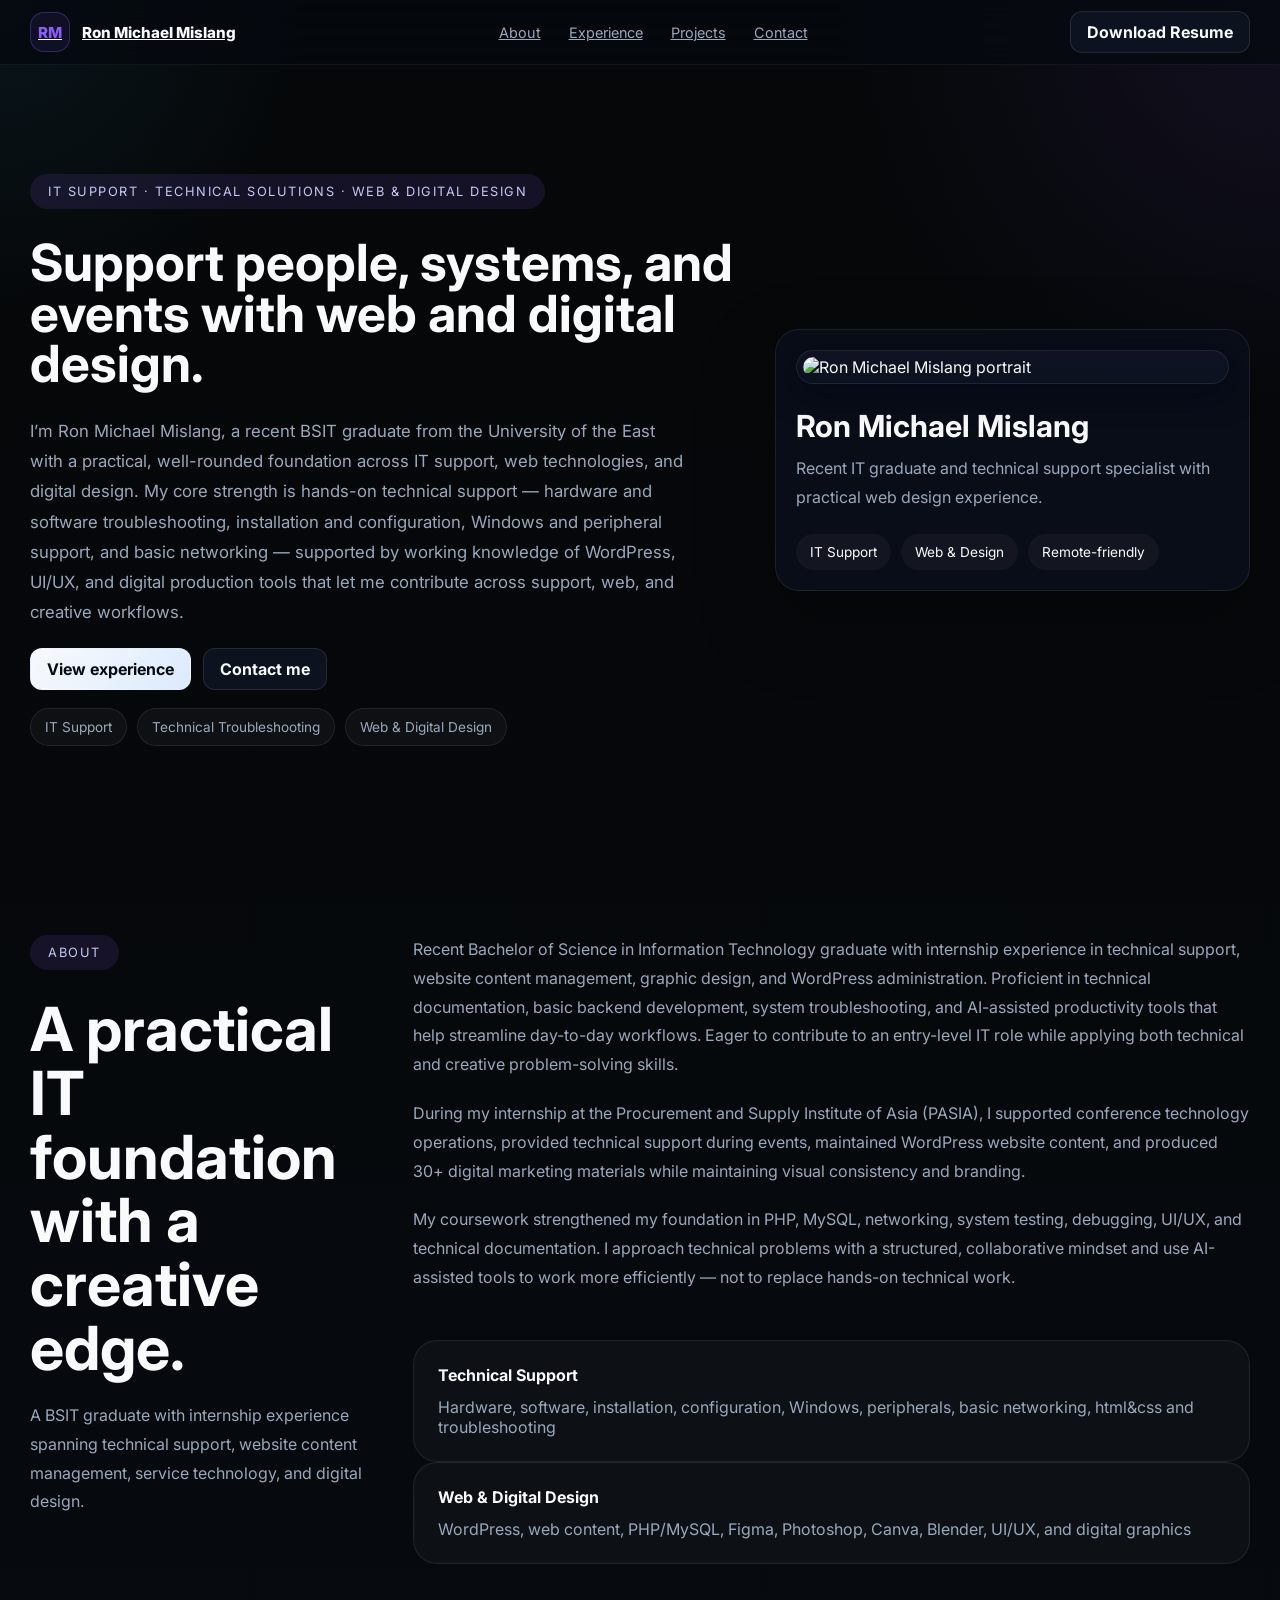
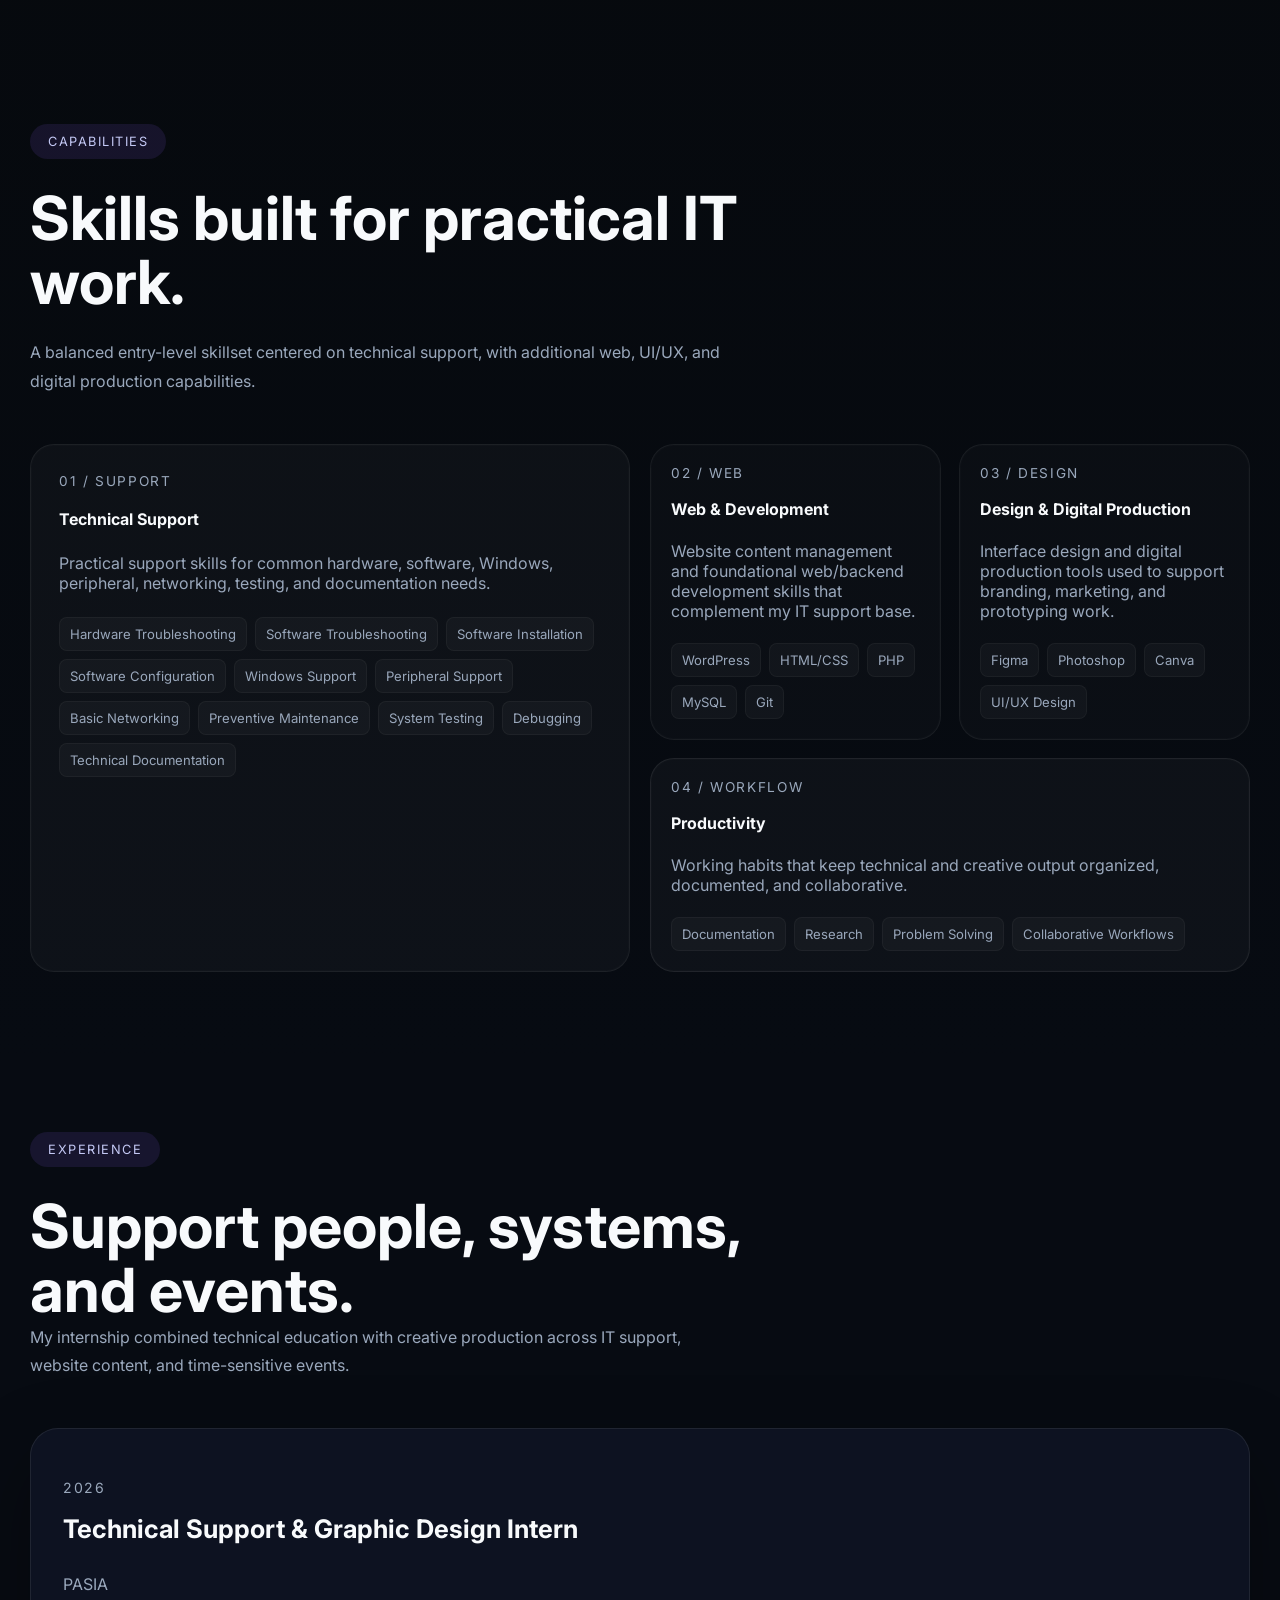
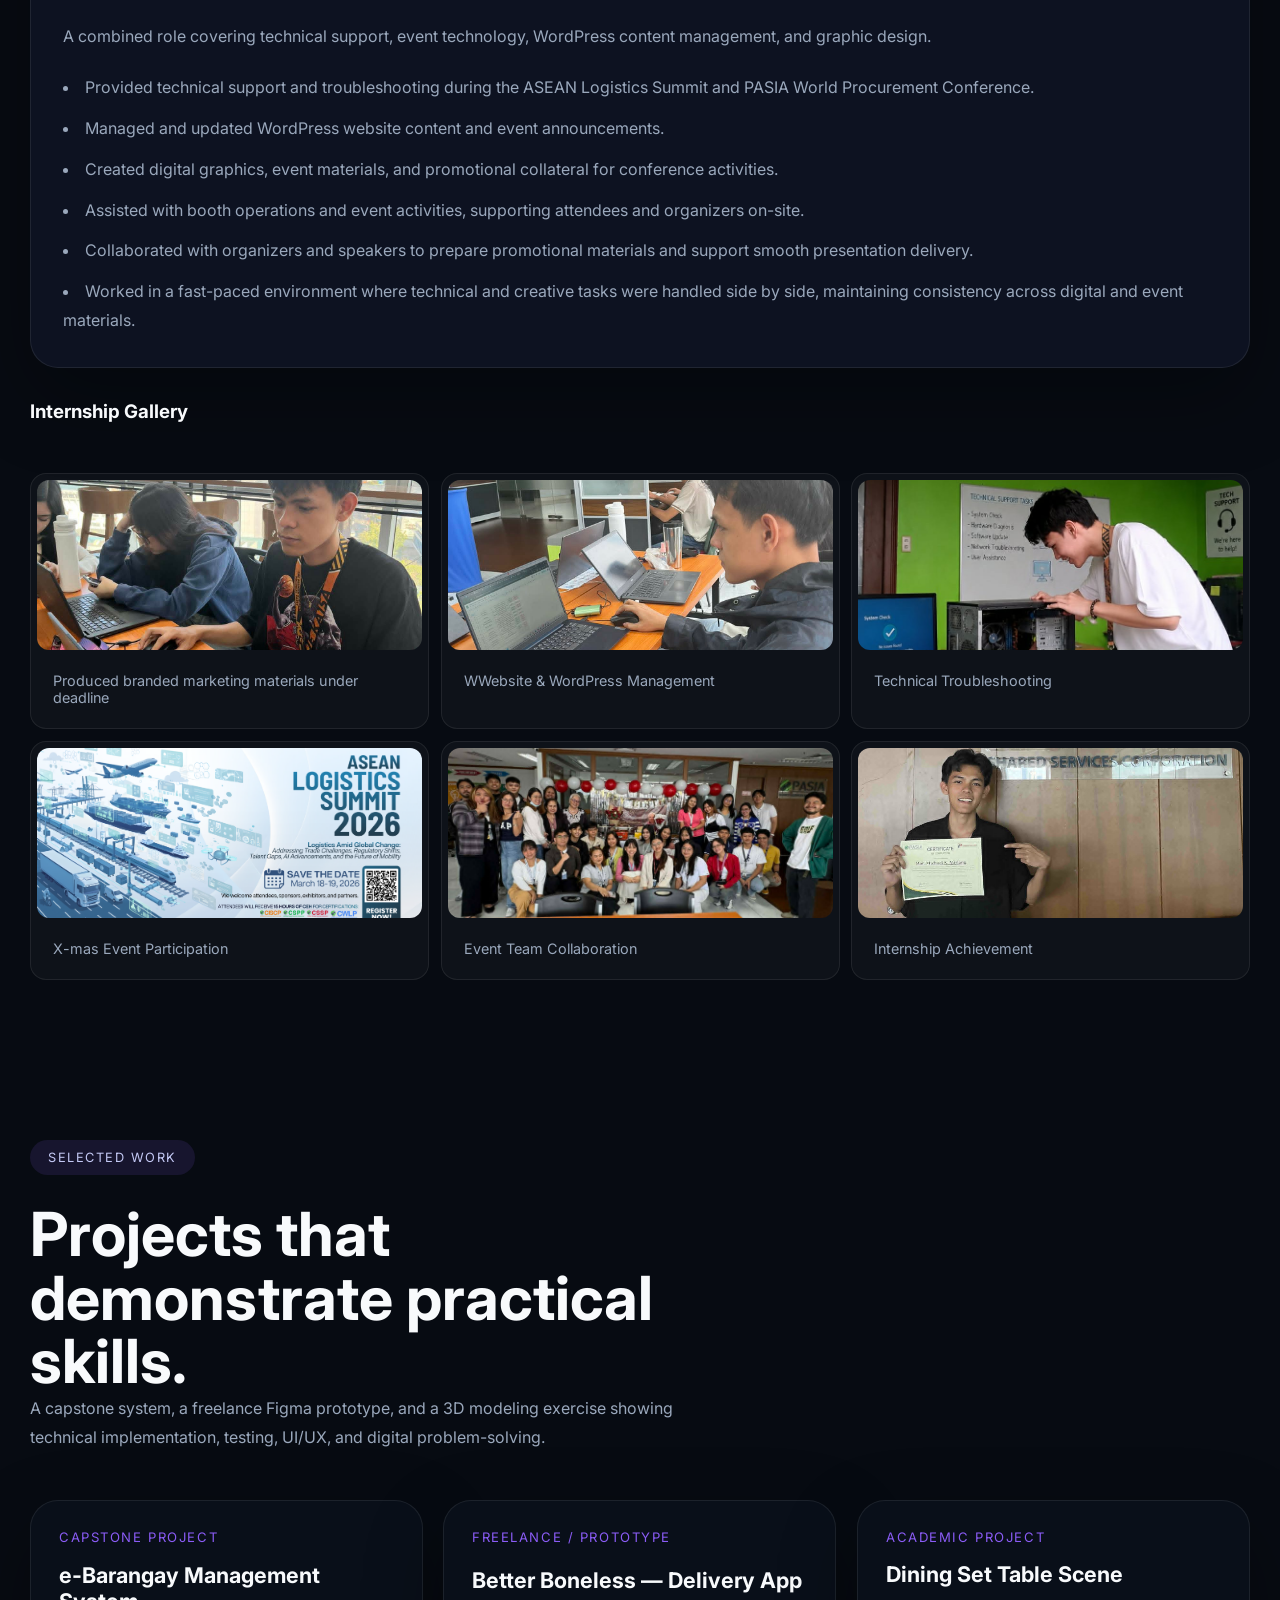
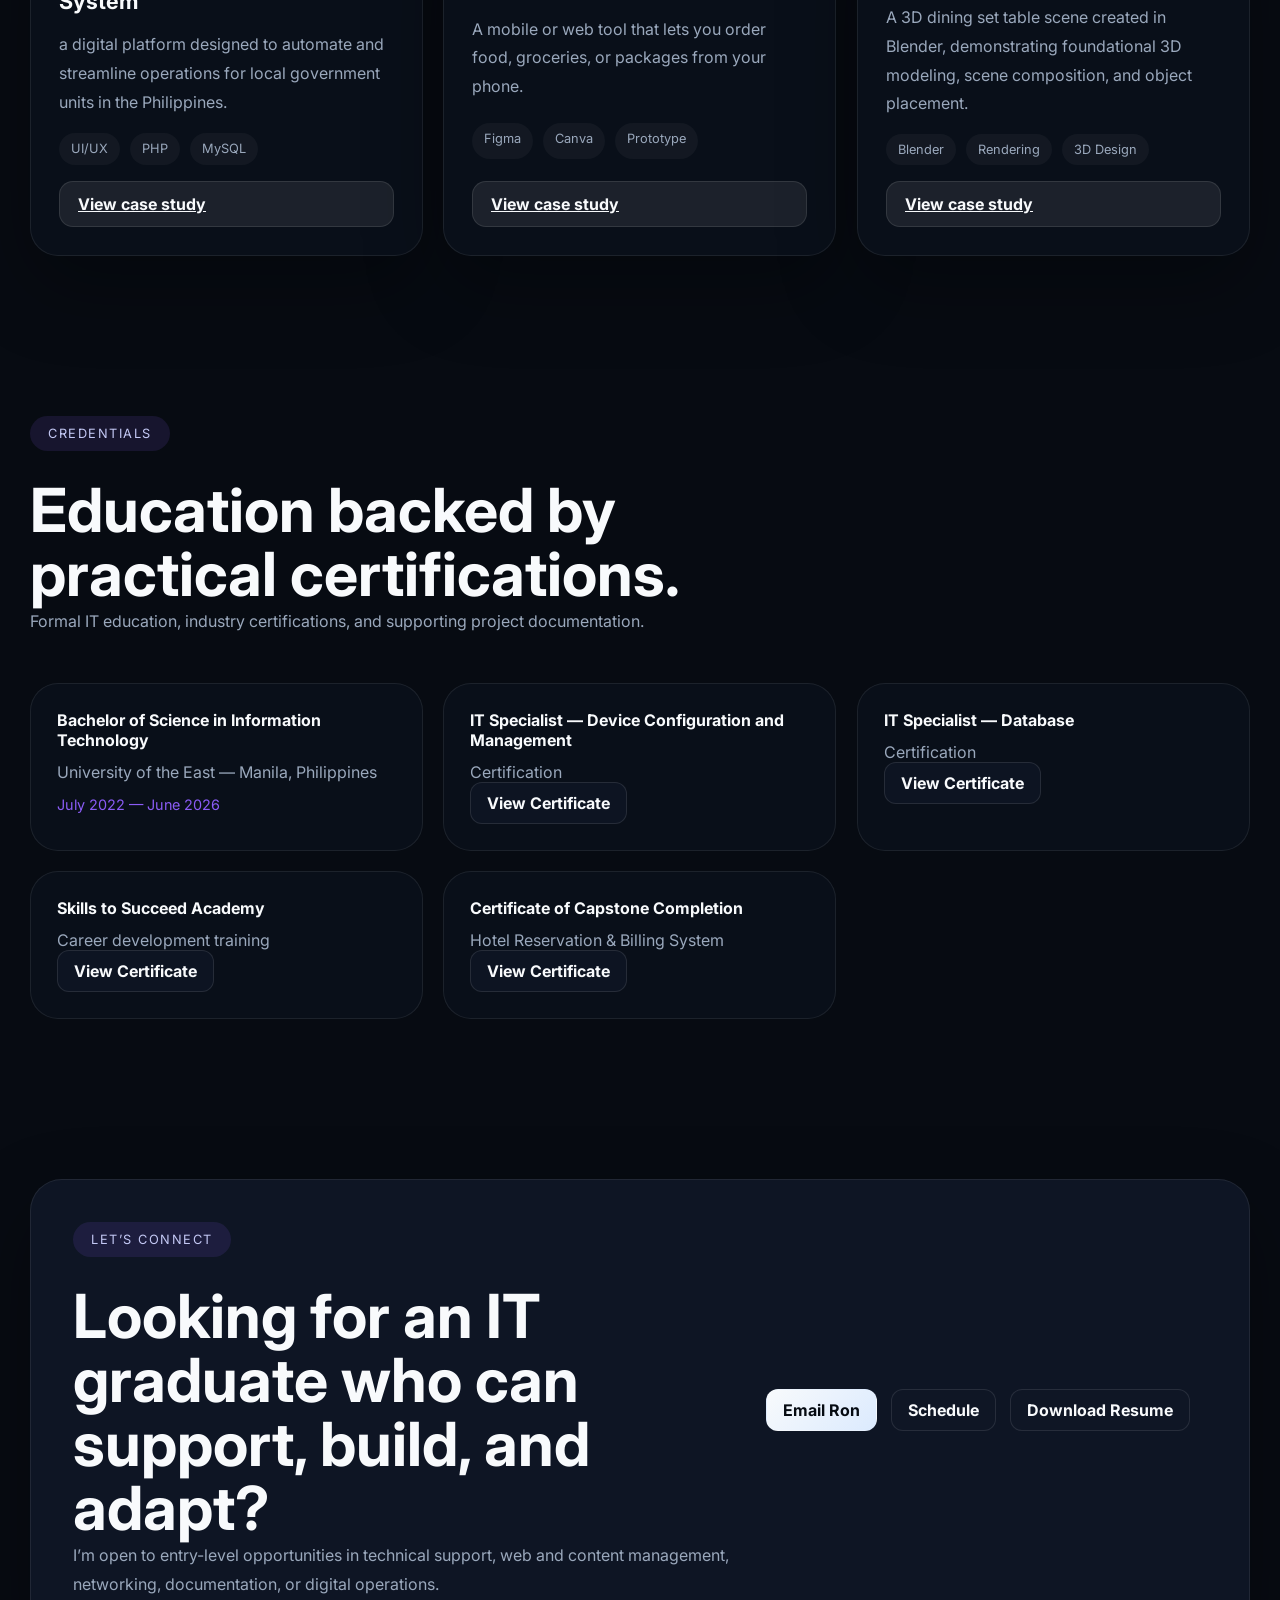
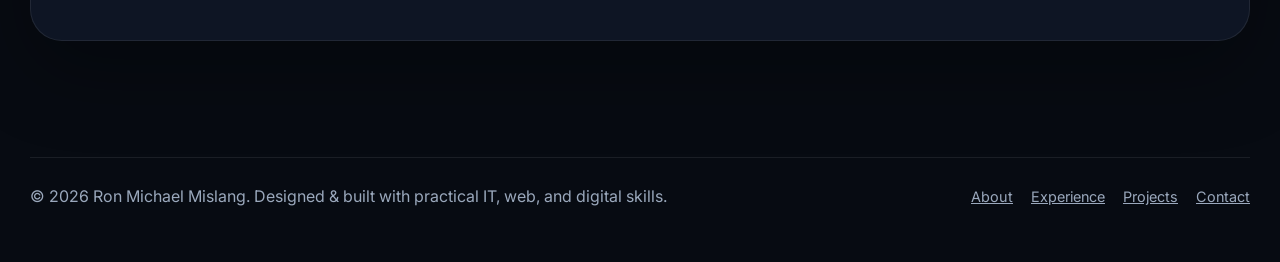
==== index.html @ d0c019d4 "Update index.html" ====
<!doctype html>
<html lang="en">
<head>
  <meta charset="utf-8" />
  <meta name="viewport" content="width=device-width, initial-scale=1" />
  <title>Ron Michael Mislang — Portfolio</title>
  <meta name="description" content="Ron Michael Mislang — IT support, web and digital design portfolio." />
  <link rel="stylesheet" href="./styles.css" type="text/css" />
  <link href="https://fonts.googleapis.com/css2?family=Inter:wght@300;400;500;600;700&display=swap" rel="stylesheet" />
</head>
<body>
  <header class="nav">
    <div class="container nav-inner">
      <a class="brand" href="#home">
        <span class="logo-mark">RM</span>
        <span>Ron Michael Mislang</span>
      </a>
      <nav class="nav-links" aria-label="Primary navigation">
        <a href="#about">About</a>
        <a href="#experience">Experience</a>
        <a href="#projects">Projects</a>
        <a href="#contact">Contact</a>
      </nav>
      <a class="button button-secondary" href="#contact">Download Resume</a>
      <button class="menu-button" type="button" aria-label="Open menu">☰</button>
    </div>
  </header>

  <main>
    <section id="home" class="hero section">
      <div class="container hero-grid">
        <div class="hero-copy">
          <p class="eyebrow">IT Support · Technical Solutions · Web & Digital Design</p>
          <h1>Support people, systems, and events with web and digital design.</h1>
          <p class="hero-description">I’m Ron Michael Mislang, a recent BSIT graduate from the University of the East with a practical, well-rounded foundation across IT support, web technologies, and digital design. My core strength is hands-on technical support — hardware and software troubleshooting, installation and configuration, Windows and peripheral support, and basic networking — supported by working knowledge of WordPress, UI/UX, and digital production tools that let me contribute across support, web, and creative workflows.</p>
          <div class="hero-actions">
            <a class="button button-primary" href="#projects">View experience</a>
            <a class="button button-secondary" href="#contact">Contact me</a>
          </div>
          <div class="hero-tags">
            <span>IT Support</span>
            <span>Technical Troubleshooting</span>
            <span>Web & Digital Design</span>
          </div>
        </div>

        <div class="hero-profile">
          <div class="profile-card">
            <div class="profile-image-wrapper">
              <img src="gradpic.jpg" alt="Ron Michael Mislang portrait" />
            </div>
            <div class="profile-copy">
              <h2>Ron Michael Mislang</h2>
              <p>Recent IT graduate and technical support specialist with practical web design experience.</p>
              <div class="profile-meta">
                <span>IT Support</span>
                <span>Web & Design</span>
                <span>Remote-friendly</span>
              </div>
            </div>
          </div>
        </div>
      </div>
    </section>

    
    <section id="about" class="section about-section">
      <div class="container about-layout">
        <div class="about-left">
          <span class="eyebrow">About</span>
          <h2 class="section-title">A practical IT foundation with a creative edge.</h2>
          <br>
          <p class="section-description">A BSIT graduate with internship experience spanning technical support, website content management, service technology, and digital design.</p>
        </div>

        <div class="about-right">
          <div class="about-copy">
            <p>Recent Bachelor of Science in Information Technology graduate with internship experience in technical support, website content management, graphic design, and WordPress administration. Proficient in technical documentation, basic backend development, system troubleshooting, and AI-assisted productivity tools that help streamline day-to-day workflows. Eager to contribute to an entry-level IT role while applying both technical and creative problem-solving skills.</p>
            <p>During my internship at the Procurement and Supply Institute of Asia (PASIA), I supported conference technology operations, provided technical support during events, maintained WordPress website content, and produced 30+ digital marketing materials while maintaining visual consistency and branding.</p>
            <p>My coursework strengthened my foundation in PHP, MySQL, networking, system testing, debugging, UI/UX, and technical documentation. I approach technical problems with a structured, collaborative mindset and use AI-assisted tools to work more efficiently — not to replace hands-on technical work.</p>
            <div class="support-list">
             
            </div>
          </div>

          <div class="about-highlights">
            <div class="highlight-card">
              <strong>Technical Support</strong>
              <p>Hardware, software, installation, configuration, Windows, peripherals, basic networking, html&css and troubleshooting</p>
            </div>
            <div class="highlight-card">
              <strong>Web & Digital Design</strong>
              <p>WordPress, web content, PHP/MySQL, Figma, Photoshop, Canva, Blender, UI/UX, and digital graphics</p>
            </div>
        
          </div>
        </div>
      </div>
    </section>

    <section id="capabilities" class="section capabilities-section">
      <div class="container">
        <div class="section-heading">
          <div>
            <span class="eyebrow">Capabilities</span>
            <h2 class="section-title">Skills built for practical IT work.</h2>
          </div>
          <p class="section-description">A balanced entry-level skillset centered on technical support, with additional web, UI/UX, and digital production capabilities.</p>
        </div>


        <div class="capabilities-grid">
          <div class="cap-large highlight-card">
            <div class="cap-number">01 / Support</div>
            <strong>Technical Support</strong>
            <p>Practical support skills for common hardware, software, Windows, peripheral, networking, testing, and documentation needs.</p>
            <div class="skill-tags">
              <span>Hardware Troubleshooting</span>
              <span>Software Troubleshooting</span>
              <span>Software Installation</span>
              <span>Software Configuration</span>
              <span>Windows Support</span>
              <span>Peripheral Support</span>
              <span>Basic Networking</span>
              <span>Preventive Maintenance</span>
              <span>System Testing</span>
              <span>Debugging</span>
              <span>Technical Documentation</span>
            </div>
          </div>

          <div class="cap-right">
            <div class="cap-row">
              <div class="highlight-card">
                <div class="cap-number">02 / Web</div>
                <strong>Web & Development</strong>
                <p>Website content management and foundational web/backend development skills that complement my IT support base.</p>
                <div class="skill-tags"><span>WordPress</span><span>HTML/CSS</span><span>PHP</span><span>MySQL</span><span>Git</span></div>
              </div>
              <div class="highlight-card">
                <div class="cap-number">03 / Design</div>
                <strong>Design & Digital Production</strong>
                <p>Interface design and digital production tools used to support branding, marketing, and prototyping work.</p>
                <div class="skill-tags"><span>Figma</span><span>Photoshop</span><span>Canva</span><span>UI/UX Design</span></div>
              </div>
            </div>

            <div class="highlight-card">
              <div class="cap-number">04 / Workflow</div>
              <strong>Productivity</strong>
              <p>Working habits that keep technical and creative output organized, documented, and collaborative.</p>
              <div class="skill-tags"><span>Documentation</span><span>Research</span><span>Problem Solving</span><span>Collaborative Workflows</span></div>
            </div>
          </div>
        </div>
      </div>
    </section>

    <section id="experience" class="section experience-section">
      <div class="container section-heading">
        <div>
          <span class="eyebrow">Experience</span>
          <h2 class="section-title">Support people, systems, and events.</h2>
          <p class="section-description">My internship combined technical education with creative production across IT support, website content, and time-sensitive events.</p>
        </div>
      </div>
      <div class="container experience-grid">
        <div class="experience-card">
          <div class="experience-meta">
            <p class="date">2026</p>
            <h3>Technical Support & Graphic Design Intern</h3>
            <p>PASIA</p>
          </div>
          <div class="experience-content">
            <p>A combined role covering technical support, event technology, WordPress content management, and graphic design.</p>
            <ul>
              <li>Provided technical support and troubleshooting during the ASEAN Logistics Summit and PASIA World Procurement Conference.</li>
              <li>Managed and updated WordPress website content and event announcements.</li>
              <li>Created digital graphics, event materials, and promotional collateral for conference activities.</li>
              <li>Assisted with booth operations and event activities, supporting attendees and organizers on-site.</li>
              <li>Collaborated with organizers and speakers to prepare promotional materials and support smooth presentation delivery.</li>
              <li>Worked in a fast-paced environment where technical and creative tasks were handled side by side, maintaining consistency across digital and event materials.</li>
            </ul>
            </ul>
            </ul>
          </div>
        </div>

        <h3>Internship Gallery</h3>

        <div class="internship-gallery">
          <figure><img src="coding.jpg" alt="Gallery image 1" /><figcaption>Produced branded marketing materials under deadline</figcaption></figure>
          <figure><img src="coding2.jpg" alt="Gallery image 2" /><figcaption>WWebsite & WordPress Management</figcaption></figure>
          <figure><img src="device.jpg" alt="Gallery image 3" /><figcaption>Technical Troubleshooting</figcaption></figure>
          <figure><img src="event.png" alt="Gallery image 4" /><figcaption>X-mas Event Participation</figcaption></figure>
          <figure><img src="event2.jpg" alt="Gallery image 5" /><figcaption>Event Team Collaboration</figcaption></figure>
          <figure><img src="finish.jpg" alt="Gallery image 6" /><figcaption>Internship Achievement</figcaption></figure>
        </div>
      </div>
    </section>

    <section id="projects" class="section projects-section">
      <div class="container section-heading">
        <div>
          <span class="eyebrow">Selected Work</span>
          <h2 class="section-title">Projects that demonstrate practical skills.</h2>
          <p class="section-description">A capstone system, a freelance Figma prototype, and a 3D modeling exercise showing technical implementation, testing, UI/UX, and digital problem-solving.</p>
        </div>
      </div>
      <div class="container projects-grid">
        <article class="project-card">
          <span class="project-category">Capstone Project</span>
          <h3>e-Barangay Management System</h3>
          <p>a digital platform designed to automate and streamline operations for local government units in the Philippines.</p>
          <div class="project-tags"><span>UI/UX</span><span>PHP</span><span>MySQL</span></div>
          <a class="project-button" href="project-capstone.html?project=barangay">View case study</a>
        </article>
        <article class="project-card">
          <span class="project-category">Freelance / Prototype</span>
          <h3>Better Boneless — Delivery App</h3>
          <p>A mobile or web tool that lets you order food, groceries, or packages from your phone.</p>
          <div class="project-tags"><span>Figma</span><span>Canva</span><span>Prototype</span></div>
          <a class="project-button" href="project-capstone.html?project=delivery">View case study</a>
        </article>
        <article class="project-card">
          <span class="project-category">Academic Project</span>
          <h3>Dining Set Table Scene</h3>
          <p>A 3D dining set table scene created in Blender, demonstrating foundational 3D modeling, scene composition, and object placement.</p>
          <div class="project-tags"><span>Blender</span><span>Rendering</span><span>3D Design</span></div>
          <a class="project-button" href="project-capstone.html?project=blender">View case study</a>
        </article>
      </div>
    </section>

    <section id="certifications" class="section certifications-section">
      <div class="container section-heading">
        <div>
          <span class="eyebrow">Credentials</span>
          <h2 class="section-title">Education backed by practical certifications.</h2>
          <p class="section-description">Formal IT education, industry certifications, and supporting project documentation.</p>
        </div>
      </div>
      <div class="container cert-grid">
        <article class="cert-card">
          <strong>Bachelor of Science in Information Technology</strong>
          <p>University of the East — Manila, Philippines</p>
          <span>July 2022 — June 2026</span>
        </article>
        <article class="cert-card">
          <strong>IT Specialist — Device Configuration and Management</strong>
          <p>Certification</p>
          <a class="button button-secondary" href="certificateHtmlCss.png" target="_blank">View Certificate</a>
        </article>
        <article class="cert-card">
          <strong>IT Specialist — Database</strong>
          <p>Certification</p>
          <a class="button button-secondary" href="certificateHtmlCss.png" target="_blank">View Certificate</a>
        </article>
        <article class="cert-card">
          <strong>Skills to Succeed Academy</strong>
          <p>Career development training</p>
          <a class="button button-secondary" href="skills to succeed academy.jpg" target="_blank">View Certificate</a>
        </article>
        <article class="cert-card">
          <strong>Certificate of Capstone Completion</strong>
          <p>Hotel Reservation & Billing System</p>
          <a class="button button-secondary" href="certificate of capstone completion.jpg" target="_blank">View Certificate</a>
        </article>
      </div>
    </section>

    <section id="contact" class="section contact-cta">
      <div class="container contact-cta-inner">
        <div>
          <span class="eyebrow">Let’s Connect</span>
          <h2 class="section-title">Looking for an IT graduate who can support, build, and adapt?</h2>
          <p class="section-description">I’m open to entry-level opportunities in technical support, web and content management, networking, documentation, or digital operations.</p>
        </div>
        <div class="contact-actions">
          <a class="button button-primary" href="mailto:you@example.com">Email Ron</a>
          <a class="button button-secondary" href="#contact">Schedule</a>
          <a class="button button-secondary" href="Ron Michael Mislang CV.jpg" download="Ron Michael Mislang CV.jpg">Download Resume</a>
        </div>
      </div>
    </section>
  </main>

  <footer class="footer">
    <div class="container footer-inner">
      <p>© <span id="year"></span> Ron Michael Mislang. Designed & built with practical IT, web, and digital skills.</p>
      <div class="footer-links">
        <a href="#about">About</a>
        <a href="#experience">Experience</a>
        <a href="#projects">Projects</a>
        <a href="#contact">Contact</a>
      </div>
    </div>
  </footer>

  <script src="script.js"></script>
</body>
</html>
---- styles.css ----
:root {
  --bg: #070b14;
  --surface: rgba(16, 23, 39, 0.88);
  --surface-soft: rgba(16, 23, 39, 0.65);
  --border: rgba(148, 163, 184, 0.16);
  --accent: #8b5cf6;
  --accent-2: #38bdf8;
  --text: #f8fafc;
  --muted: #9aa8bc;
  --muted-soft: #6b7280;
  --radius: 24px;
  --shadow: 0 30px 80px rgba(0, 0, 0, 0.3);
  --max-width: 1220px;
}

* {
  box-sizing: border-box;
  margin: 0;
  padding: 0;
}

html {
  scroll-behavior: smooth;
}

body {
  min-height: 100vh;
  background: radial-gradient(circle at top left, rgba(56, 189, 248, 0.08), transparent 20rem),
    radial-gradient(circle at top right, rgba(139, 92, 246, 0.1), transparent 28rem),
    linear-gradient(180deg, #050708 0%, #070b12 40%, #070b12 100%);
  color: var(--text);
  font-family: Inter, ui-sans-serif, system-ui, -apple-system, BlinkMacSystemFont, "Segoe UI", sans-serif;
}

body::before {
  content: "";
  position: fixed;
  inset: 0;
  background-image: linear-gradient(rgba(255, 255, 255, 0.02) 1px, transparent 1px), linear-gradient(90deg, rgba(255, 255, 255, 0.02) 1px, transparent 1px);
  background-size: 60px 60px;
  opacity: 0.16;
  pointer-events: none;
}

a,
a:visited {
  color: inherit;
}

button {
  font: inherit;
}

img {
  max-width: 100%;
  display: block;
}

.container {
  width: min(calc(100% - 40px), var(--max-width));
  margin: 0 auto;
}

.nav {
  position: sticky;
  top: 0;
  z-index: 1000;
  background: rgba(6, 9, 16, 0.8);
  backdrop-filter: blur(20px);
  border-bottom: 1px solid rgba(255, 255, 255, 0.05);
}

.nav-inner {
  display: flex;
  align-items: center;
  justify-content: space-between;
  gap: 12px;
  height: 64px;
}

.brand {
  display: inline-flex;
  align-items: center;
  gap: 12px;
  font-weight: 800;
  font-size: 0.95rem;
}

.logo-mark {
  width: 40px;
  height: 40px;
  display: grid;
  place-items: center;
  border-radius: 14px;
  border: 1px solid rgba(139, 92, 246, 0.3);
  background: rgba(139, 92, 246, 0.08);
  color: var(--accent);
}

.nav-links {
  display: flex;
  align-items: center;
  gap: 28px;
}

.nav-links a {
  color: var(--muted);
  font-size: 0.9rem;
  transition: color 0.2s ease;
}

.nav-links a:hover,
.nav-links a:focus {
  color: var(--text);
}

.menu-button {
  display: none;
  width: 42px;
  height: 42px;
  border-radius: 14px;
  border: 1px solid rgba(255, 255, 255, 0.08);
  background: rgba(16, 23, 39, 0.75);
  color: var(--text);
  cursor: pointer;
}

.button {
  display: inline-flex;
  align-items: center;
  justify-content: center;
  gap: 8px;
  padding: 10px 16px;
  border-radius: 12px;
  font-weight: 700;
  text-decoration: none;
  transition: transform 0.18s ease, background 0.18s ease, border-color 0.18s ease;
  border: 1px solid rgba(255, 255, 255, 0.1);
}

.button:hover,
.button:focus {
  transform: translateY(-2px);
}

.button-primary {
  background: linear-gradient(135deg, #f8fafc, #dbeafe);
  color: #060b12;
  border-color: transparent;
}

.button-secondary {
  background: rgba(16, 23, 39, 0.7);
  color: var(--text);
}

.section {
  padding: 80px 0;
}

.hero-grid {
  display: grid;
  grid-template-columns: 1.2fr 0.8fr;
  gap: 32px;
  align-items: center;
  min-height: 70vh;
}

.eyebrow {
  display: inline-flex;
  align-items: center;
  gap: 10px;
  padding: 10px 18px;
  border-radius: 999px;
  background: rgba(139, 92, 246, 0.12);
  color: #c4c9f5;
  font-size: 0.8rem;
  text-transform: uppercase;
  letter-spacing: 0.12em;
  margin-bottom: 28px;
}

.hero h1 {
  font-size: clamp(3rem, 4vw, 5.4rem);
  line-height: 0.98;
  max-width: 820px;
}

.hero-description {
  max-width: 660px;
  margin: 28px 0 0;
  color: var(--muted);
  font-size: 1.05rem;
  line-height: 1.8;
}

.hero-actions {
  display: flex;
  flex-wrap: wrap;
  gap: 12px;
  margin-top: 20px;
}

.hero-tags {
  display: flex;
  flex-wrap: wrap;
  gap: 10px;
  margin-top: 18px;
}

.hero-tags span {
  display: inline-flex;
  padding: 10px 14px;
  border-radius: 999px;
  border: 1px solid rgba(255, 255, 255, 0.08);
  background: rgba(255, 255, 255, 0.04);
  color: var(--muted);
  font-size: 0.85rem;
}

.hero-profile {
  display: grid;
}

.profile-card {
  background: rgba(10, 15, 26, 0.9);
  border: 1px solid rgba(255, 255, 255, 0.08);
  border-radius: 24px;
  box-shadow: var(--shadow);
  padding: 20px;
}

.profile-image-wrapper {
  position: relative;
  border-radius: 28px;
  overflow: hidden;
  border: 1px solid rgba(255, 255, 255, 0.08);
  background: linear-gradient(180deg, rgba(139,92,246,0.06), rgba(56,189,248,0.03));
  padding: 6px;
  box-shadow: 0 10px 30px rgba(2,6,23,0.6);
}

.profile-image-wrapper img {
  width: 100%;
  display: block;
  border-radius: 20px;
}

.profile-copy {
  margin-top: 24px;
}

.profile-copy h2 {
  font-size: 1.9rem;
  margin-bottom: 10px;
}

.profile-copy p {
  color: var(--muted);
  line-height: 1.8;
}

.profile-meta {
  display: flex;
  flex-wrap: wrap;
  gap: 10px;
  margin-top: 22px;
}

.profile-meta span {
  padding: 10px 14px;
  border-radius: 999px;
  background: rgba(255, 255, 255, 0.04);
  color: var(--text);
  font-size: 0.85rem;
}

.section-heading {
  display: grid;
  gap: 24px;
  margin-bottom: 48px;
}

.section-title {
  font-size: clamp(2.3rem, 5vw, 3.8rem);
  max-width: 720px;
  line-height: 1.05;
}

.section-description {
  max-width: 700px;
  color: var(--muted);
  line-height: 1.8;
  font-size: 1rem;
}

.about-layout {
  display: grid;
  grid-template-columns: minmax(220px, 0.42fr) minmax(0, 1fr);
  gap: 32px;
  align-items: start;
}

.about-left {
  align-self: start;
  position: sticky;
  top: 90px;
}

.about-right {
  display: grid;
  gap: 16px;
}

.about-copy {
  display: grid;
  gap: 20px;
}

.about-copy p {
  color: var(--muted);
  line-height: 1.8;
}

.support-list {
  display: grid;
  gap: 16px;
  margin-top: 12px;
}

.support-list strong {
  display: block;
  font-weight: 700;
  margin-bottom: 8px;
}

.highlight-card {
  padding: 24px;
  border-radius: var(--radius);
  border: 1px solid rgba(255, 255, 255, 0.08);
  background: rgba(255, 255, 255, 0.03);
  box-shadow: inset 0 0 0 1px rgba(255, 255, 255, 0.01);
  color: var(--muted);
}

.highlight-card strong {
  color: var(--text);
  margin-bottom: 12px;
  display: block;
}

/* Subtle entrance animation and hover lift for cards */
@keyframes fadeUp {
  from { opacity: 0; transform: translateY(20px) scale(0.98); }
  60% { opacity: 0.9; transform: translateY(-4px) scale(1.01); }
  to { opacity: 1; transform: translateY(0) scale(1); }
}

.highlight-card,
.project-card,
.cert-card,
.internship-gallery figure,
.profile-card {
  opacity: 0;
  animation: fadeUp 720ms cubic-bezier(.16,.84,.24,1) forwards;
  transition: transform 260ms ease, box-shadow 260ms ease, border-color 260ms ease;
  transform-origin: center;
}

.highlight-card:hover,
.project-card:hover,
.cert-card:hover,
.internship-gallery figure:hover,
.profile-card:hover {
  transform: translateY(-10px) scale(1.02);
  box-shadow: 0 40px 90px rgba(2,6,23,0.6);
  border-color: rgba(255,255,255,0.16);
}

/* stronger visual accent when focused for accessibility */
.highlight-card:focus,
.project-card:focus,
.cert-card:focus,
.internship-gallery figure:focus,
.profile-card:focus {
  outline: none;
  box-shadow: 0 40px 120px rgba(139,92,246,0.12), 0 12px 30px rgba(0,0,0,0.6);
}

/* Staggered entrance delays (more pronounced) */
.projects-grid .project-card:nth-child(1) { animation-delay: 120ms; }
.projects-grid .project-card:nth-child(2) { animation-delay: 260ms; }
.projects-grid .project-card:nth-child(3) { animation-delay: 400ms; }
.internship-gallery figure:nth-child(1) { animation-delay: 100ms; }
.internship-gallery figure:nth-child(2) { animation-delay: 220ms; }
.internship-gallery figure:nth-child(3) { animation-delay: 340ms; }
.internship-gallery figure:nth-child(4) { animation-delay: 460ms; }
.internship-gallery figure:nth-child(5) { animation-delay: 580ms; }
.internship-gallery figure:nth-child(6) { animation-delay: 700ms; }
.about-highlights .highlight-card:nth-child(1) { animation-delay: 120ms; }
.about-highlights .highlight-card:nth-child(2) { animation-delay: 260ms; }
.about-highlights .highlight-card:nth-child(3) { animation-delay: 400ms; }

/* Capabilities section styles (matches reference layout) */
.capabilities-screenshot {
  width: 100%;
  border-radius: 20px;
  margin: 18px 0 26px;
  border: 1px solid rgba(255,255,255,0.04);
  box-shadow: 0 18px 50px rgba(2,6,23,0.55);
  display: block;
}

.capabilities-grid {
  display: grid;
  grid-template-columns: 1fr 1fr;
  gap: 20px;
  align-items: start;
}

.capabilities-grid { align-items: stretch; }

.cap-large {
  padding: 28px;
  border-radius: var(--radius);
  min-height: 260px;
  background: rgba(255, 255, 255, 0.03);
  border: 1px solid rgba(255,255,255,0.06);
  color: var(--muted);
  display: flex;
  flex-direction: column;
  gap: 12px;
}

.cap-right {
  display: grid;
  gap: 18px;
}

.cap-row {
  display: grid;
  grid-template-columns: 1fr 1fr;
  gap: 18px;
}

.cap-row .highlight-card {
  min-height: 140px;
  display: flex;
  flex-direction: column;
  justify-content: flex-start;
  background: rgba(255, 255, 255, 0.02);
  border: 1px solid rgba(255,255,255,0.06);
  border-radius: var(--radius);
}

.cap-right .highlight-card {
  padding: 20px;
  display: flex;
  flex-direction: column;
  gap: 10px;
  height: 100%;
}

.cap-number {
  color: var(--muted);
  font-size: 0.85rem;
  margin-bottom: 8px;
  text-transform: uppercase;
  letter-spacing: 0.12em;
}

.skill-tags {
  display: flex;
  flex-wrap: wrap;
  gap: 8px;
  margin-top: 12px;
}

.skill-tags span {
  padding: 8px 10px;
  border-radius: 8px;
  background: rgba(255,255,255,0.03);
  border: 1px solid rgba(255,255,255,0.04);
  color: var(--muted);
  font-size: 0.82rem;
}

/* Apply entrance animation to capabilities elements and stagger */
.capabilities-screenshot { opacity: 0; animation: fadeUp 720ms cubic-bezier(.16,.84,.24,1) forwards; animation-delay: 60ms; }
.capabilities-grid .cap-large { opacity: 0; animation: fadeUp 720ms cubic-bezier(.16,.84,.24,1) forwards; animation-delay: 140ms; }
.cap-row .highlight-card:nth-child(1) { opacity: 0; animation: fadeUp 720ms cubic-bezier(.16,.84,.24,1) forwards; animation-delay: 260ms; }
.cap-row .highlight-card:nth-child(2) { opacity: 0; animation: fadeUp 720ms cubic-bezier(.16,.84,.24,1) forwards; animation-delay: 380ms; }
.cap-right > .highlight-card { opacity: 0; animation: fadeUp 720ms cubic-bezier(.16,.84,.24,1) forwards; animation-delay: 520ms; }

/* Make sure hover behavior still lifts cards but keep transform reset for JS tilt */
.cap-large:hover,
.cap-row .highlight-card:hover,
.cap-right > .highlight-card:hover {
  transform: translateY(-10px) scale(1.02);
}

@media (max-width: 1040px) {
  .capabilities-grid { grid-template-columns: 1fr; }
  .cap-row { grid-template-columns: 1fr; }
}

/* Profile image subtle scale on hover */
.profile-image-wrapper img {
  transition: transform 320ms cubic-bezier(.2,.9,.3,1);
}
.profile-image-wrapper:hover img {
  transform: scale(1.035) rotate(-0.4deg);
}

/* Respect user motion preferences */
@media (prefers-reduced-motion: reduce) {
  .highlight-card,
  .project-card,
  .cert-card,
  .internship-gallery figure,
  .profile-card,
  .profile-image-wrapper img {
    animation: none !important;
    transition: none !important;
    transform: none !important;
    opacity: 1 !important;
  }
}

.experience-grid {
  display: grid;
  gap: 32px;
}

/* Project case page styles */
.case-grid {
  display: grid;
  grid-template-columns: 0.5fr 0.5fr;
  gap: 24px;
  align-items: start;
}
.case-left {
  display: flex;
  flex-direction: column;
  gap: 16px;
}
.case-right {
  display: flex;
  flex-direction: column;
  gap: 12px;
}
.case-gallery {
  display: grid;
  grid-template-columns: repeat(2, minmax(0, 1fr));
  gap: 14px;
}
.case-gallery figure.project-snap {
  background: rgba(255,255,255,0.02);
  border: 1px solid rgba(255,255,255,0.06);
  border-radius: 14px;
  overflow: hidden;
  padding: 8px;
}
.case-gallery img {
  width: 100%;
  height: 160px;
  object-fit: cover;
  border-radius: 8px;
  display: block;
}
.case-gallery figcaption {
  color: var(--muted);
  padding: 8px 6px;
  font-size: 0.88rem;
}

@media (max-width: 1040px) {
  .case-grid { grid-template-columns: 1fr; }
  .case-gallery { grid-template-columns: 1fr 1fr; }
}

/* Stagger gallery animations */
.case-gallery figure { opacity: 0; animation: fadeUp 720ms cubic-bezier(.16,.84,.24,1) forwards; }
.case-gallery figure:nth-child(1) { animation-delay: 120ms; }
.case-gallery figure:nth-child(2) { animation-delay: 240ms; }
.case-gallery figure:nth-child(3) { animation-delay: 360ms; }
.case-gallery figure:nth-child(4) { animation-delay: 480ms; }
.case-gallery figure:nth-child(5) { animation-delay: 600ms; }
.case-gallery figure:nth-child(6) { animation-delay: 720ms; }

.experience-card {
  padding: 32px;
  border-radius: 28px;
  background: rgba(14, 20, 35, 0.95);
  border: 1px solid rgba(255, 255, 255, 0.08);
  box-shadow: var(--shadow);
}

.experience-meta {
  display: grid;
  gap: 12px;
  margin-bottom: 24px;
}

.date {
  color: var(--accent);
  font-size: 0.88rem;
  text-transform: uppercase;
  letter-spacing: 0.12em;
}

.experience-card h3 {
  font-size: 1.6rem;
}

.experience-card p {
  color: var(--muted);
  line-height: 1.8;
  margin-top: 14px;
}

.experience-card ul {
  margin-top: 22px;
  display: grid;
  gap: 12px;
  list-style: inside disc;
  color: var(--muted);
  line-height: 1.8;
}

.internship-gallery {
  display: grid;
  grid-template-columns: repeat(3, minmax(0, 1fr));
  gap: 12px;
  margin-top: 18px;
}

.internship-gallery figure {
  overflow: hidden;
  border-radius: 16px;
  background: rgba(255, 255, 255, 0.03);
  border: 1px solid rgba(255, 255, 255, 0.08);
  padding: 6px;
  display: flex;
  flex-direction: column;
  gap: 6px;
}

.internship-gallery img {
  width: 100%;
  height: 170px;
  object-fit: cover;
  border-radius: 12px;
}

.internship-gallery figcaption {
  padding: 16px;
  color: var(--muted);
  font-size: 0.9rem;
}

.projects-grid {
  display: grid;
  grid-template-columns: repeat(3, minmax(0, 1fr));
  gap: 20px;
}

.project-card {
  padding: 28px;
  border-radius: 28px;
  background: rgba(10, 16, 27, 0.95);
  border: 1px solid rgba(255, 255, 255, 0.08);
  box-shadow: var(--shadow);
  display: grid;
  gap: 16px;
}

.project-category {
  color: var(--accent);
  font-size: 0.82rem;
  text-transform: uppercase;
  letter-spacing: 0.12em;
}

.project-card h3 {
  font-size: 1.35rem;
}

.project-card p {
  color: var(--muted);
  line-height: 1.8;
}

.project-tags {
  display: flex;
  flex-wrap: wrap;
  gap: 10px;
}

.project-tags span {
  display: inline-flex;
  padding: 8px 12px;
  border-radius: 999px;
  background: rgba(255, 255, 255, 0.04);
  color: var(--muted);
  font-size: 0.8rem;
}

.project-button {
  margin-top: auto;
  align-self: start;
  display: inline-flex;
  padding: 12px 18px;
  border-radius: 14px;
  background: rgba(255, 255, 255, 0.08);
  color: var(--text);
  border: 1px solid rgba(255, 255, 255, 0.1);
  font-weight: 700;
}

.cert-grid {
  display: grid;
  grid-template-columns: repeat(3, minmax(0, 1fr));
  gap: 20px;
}

.cert-card {
  padding: 26px;
  border-radius: 28px;
  background: rgba(10, 16, 27, 0.95);
  border: 1px solid rgba(255, 255, 255, 0.08);
  color: var(--muted);
}

.cert-card strong {
  display: block;
  margin-bottom: 12px;
  font-size: 1rem;
  color: var(--text);
}

.cert-card span {
  display: inline-flex;
  margin-top: 14px;
  color: var(--accent);
  font-size: 0.9rem;
}

.contact-cta-inner {
  display: grid;
  grid-template-columns: 1.2fr 0.8fr;
  gap: 32px;
  align-items: center;
  padding: 42px;
  border-radius: 32px;
  background: rgba(16, 23, 39, 0.92);
  border: 1px solid rgba(255, 255, 255, 0.08);
  box-shadow: var(--shadow);
}

.contact-actions {
  display: flex;
  flex-wrap: wrap;
  gap: 14px;
}

.footer {
  padding: 36px 0 56px;
}

.footer-inner {
  display: flex;
  justify-content: space-between;
  align-items: center;
  gap: 20px;
  border-top: 1px solid rgba(255, 255, 255, 0.08);
  padding-top: 28px;
  color: var(--muted);
}

.footer-links {
  display: flex;
  flex-wrap: wrap;
  gap: 18px;
}

.footer-links a {
  color: var(--muted);
  font-size: 0.9rem;
}

@media (max-width: 1040px) {
  .hero-grid,
  .about-layout,
  .experience-grid,
  .projects-grid,
  .cert-grid,
  .contact-cta-inner {
    grid-template-columns: 1fr;
  }

  .nav-links {
    display: none;
  }

  .menu-button {
    display: inline-flex;
  }
}

@media (max-width: 720px) {
  .nav-inner {
    flex-wrap: wrap;
    justify-content: space-between;
  }

  .hero {
    padding-top: 120px;
    padding-bottom: 80px;
  }

  .section {
    padding: 90px 0;
  }

  .hero h1 {
    font-size: 2.8rem;
  }

  .section-title {
    font-size: 2.3rem;
  }

  .about-layout,
  .experience-grid,
  .project-button,
  .footer-inner {
    gap: 20px;
  }
}
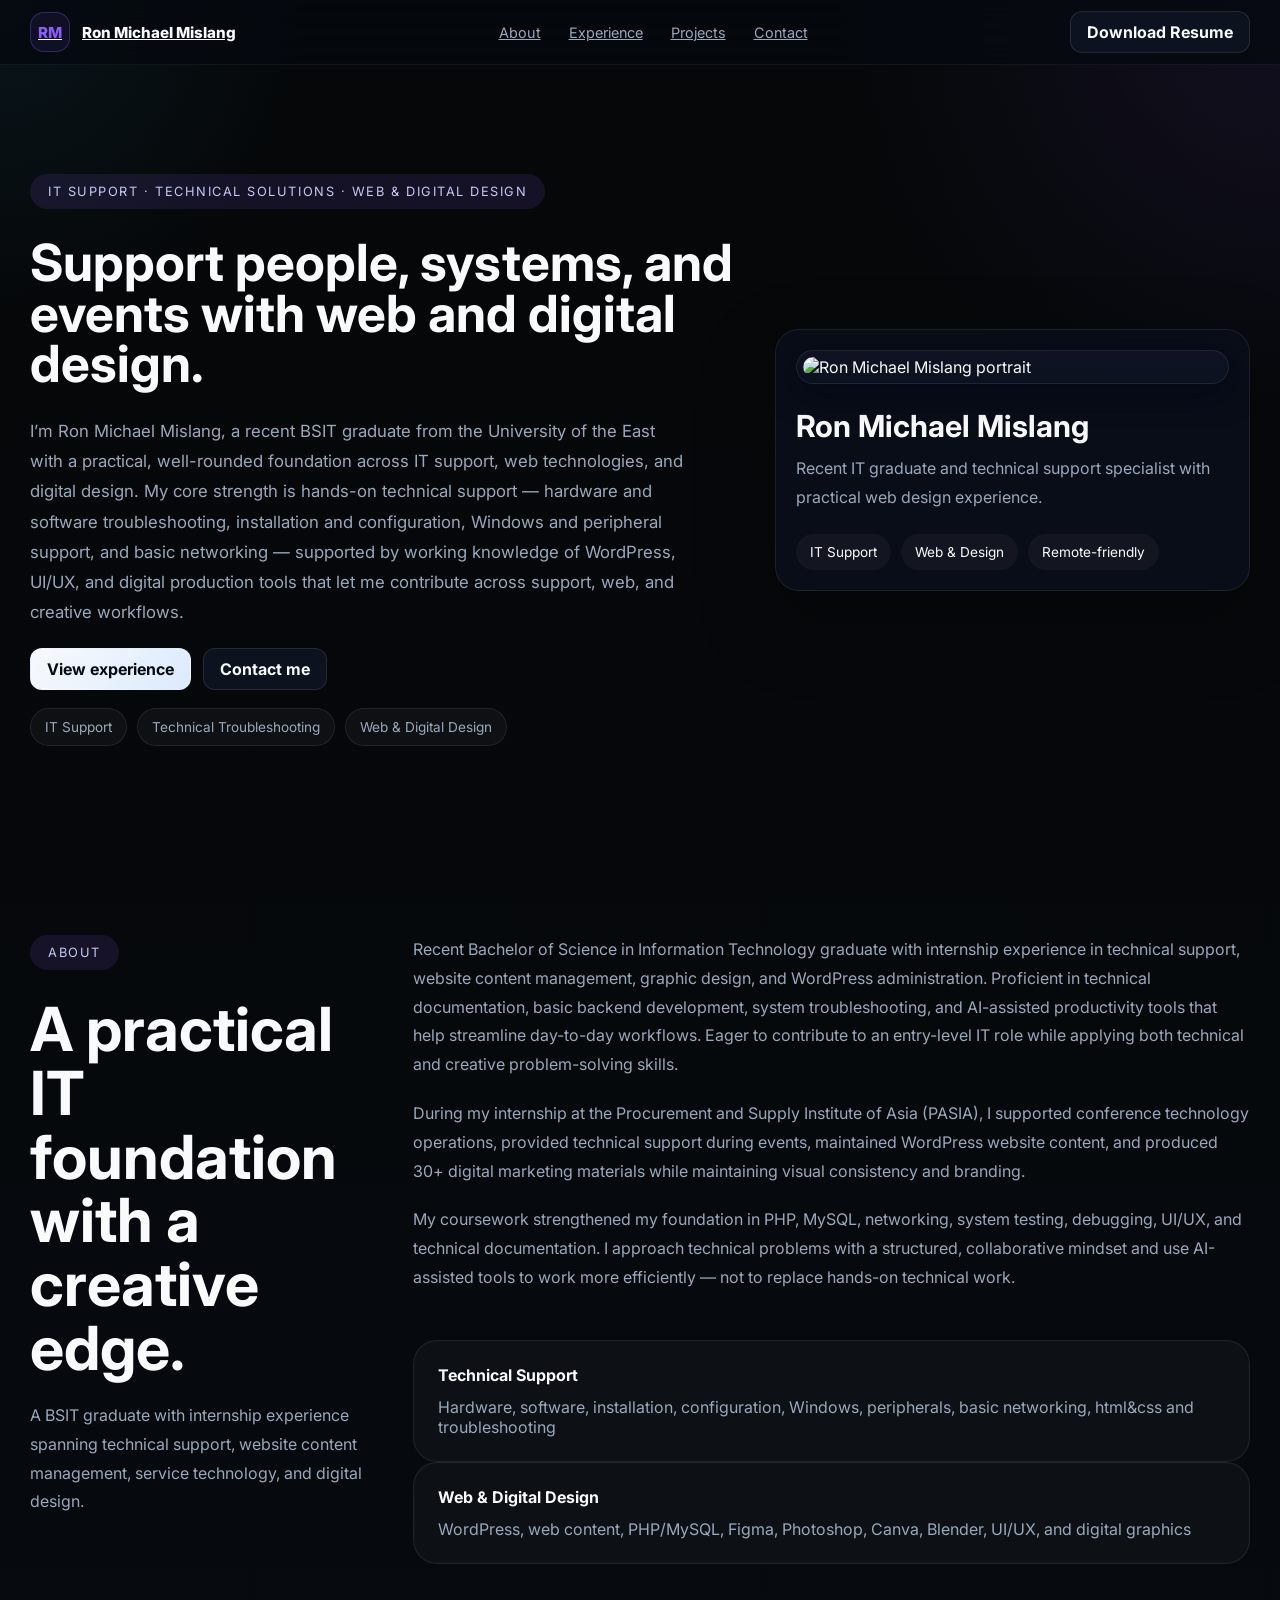
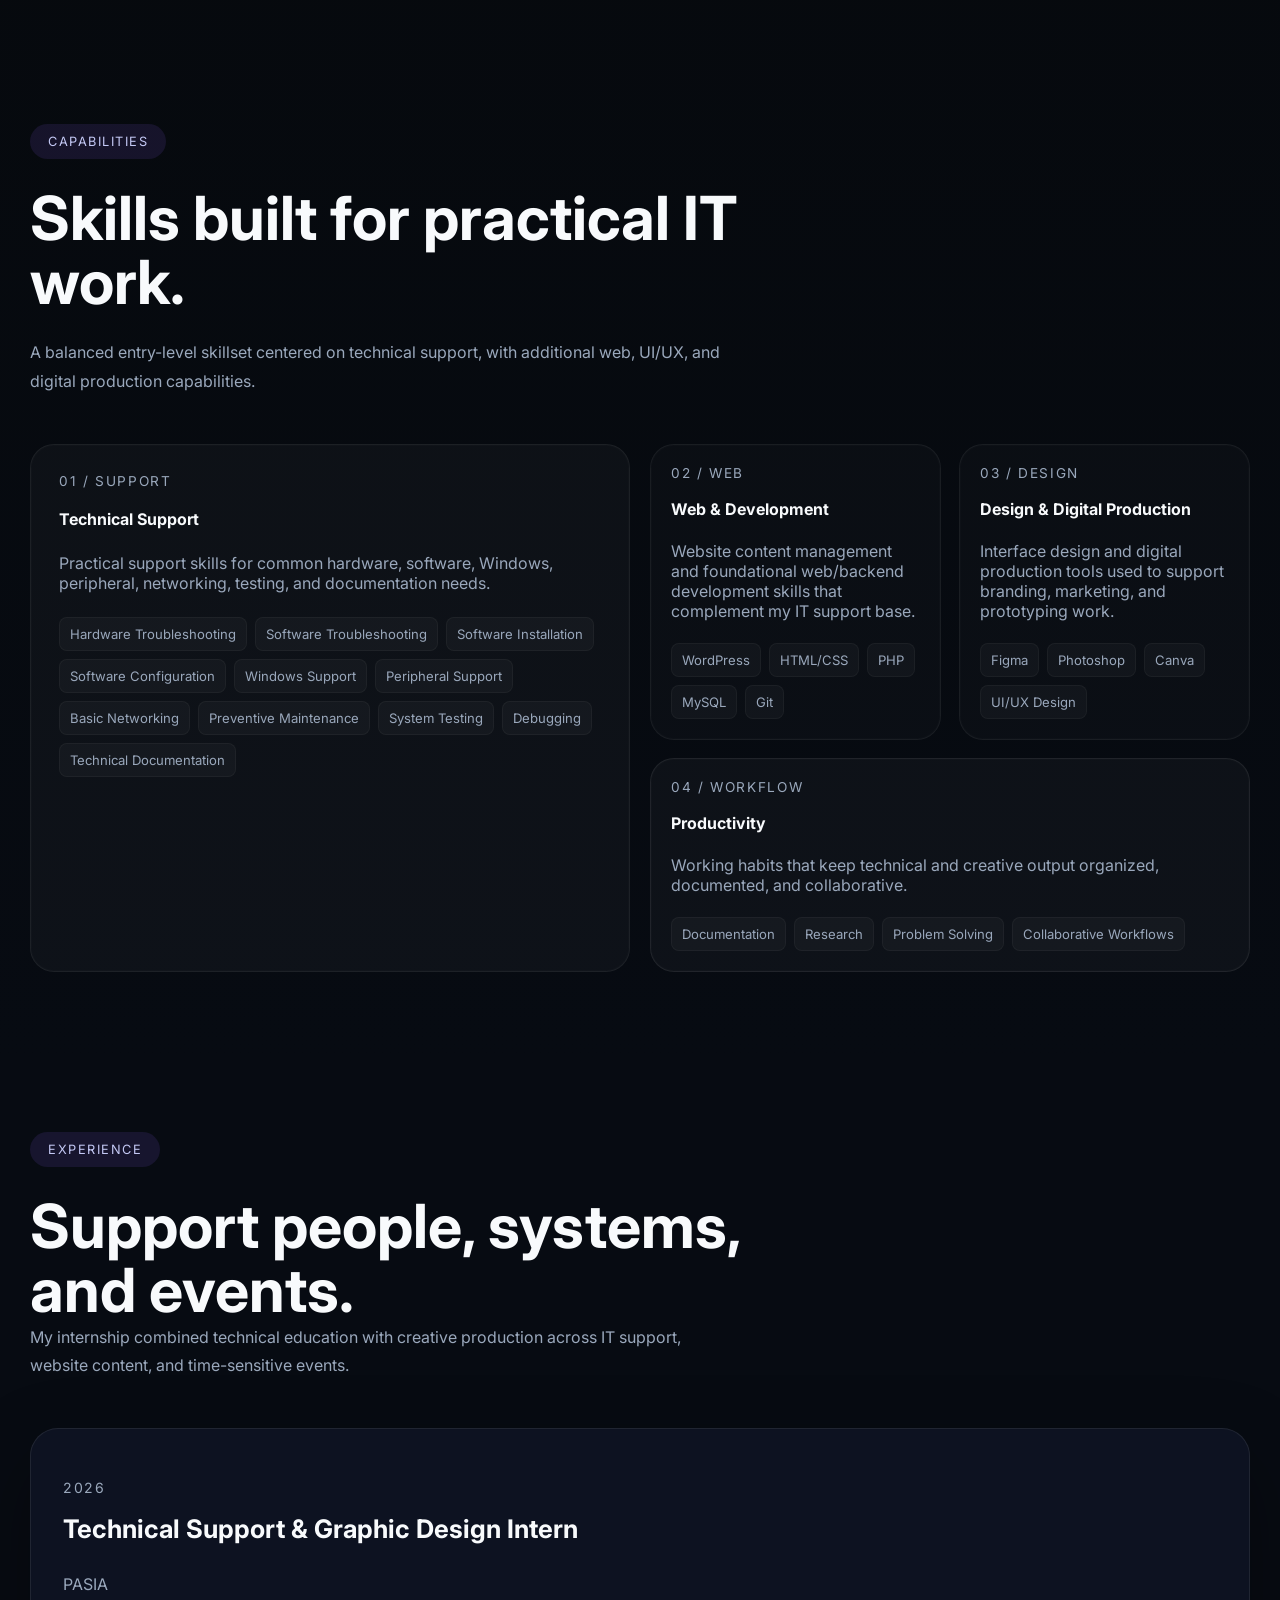
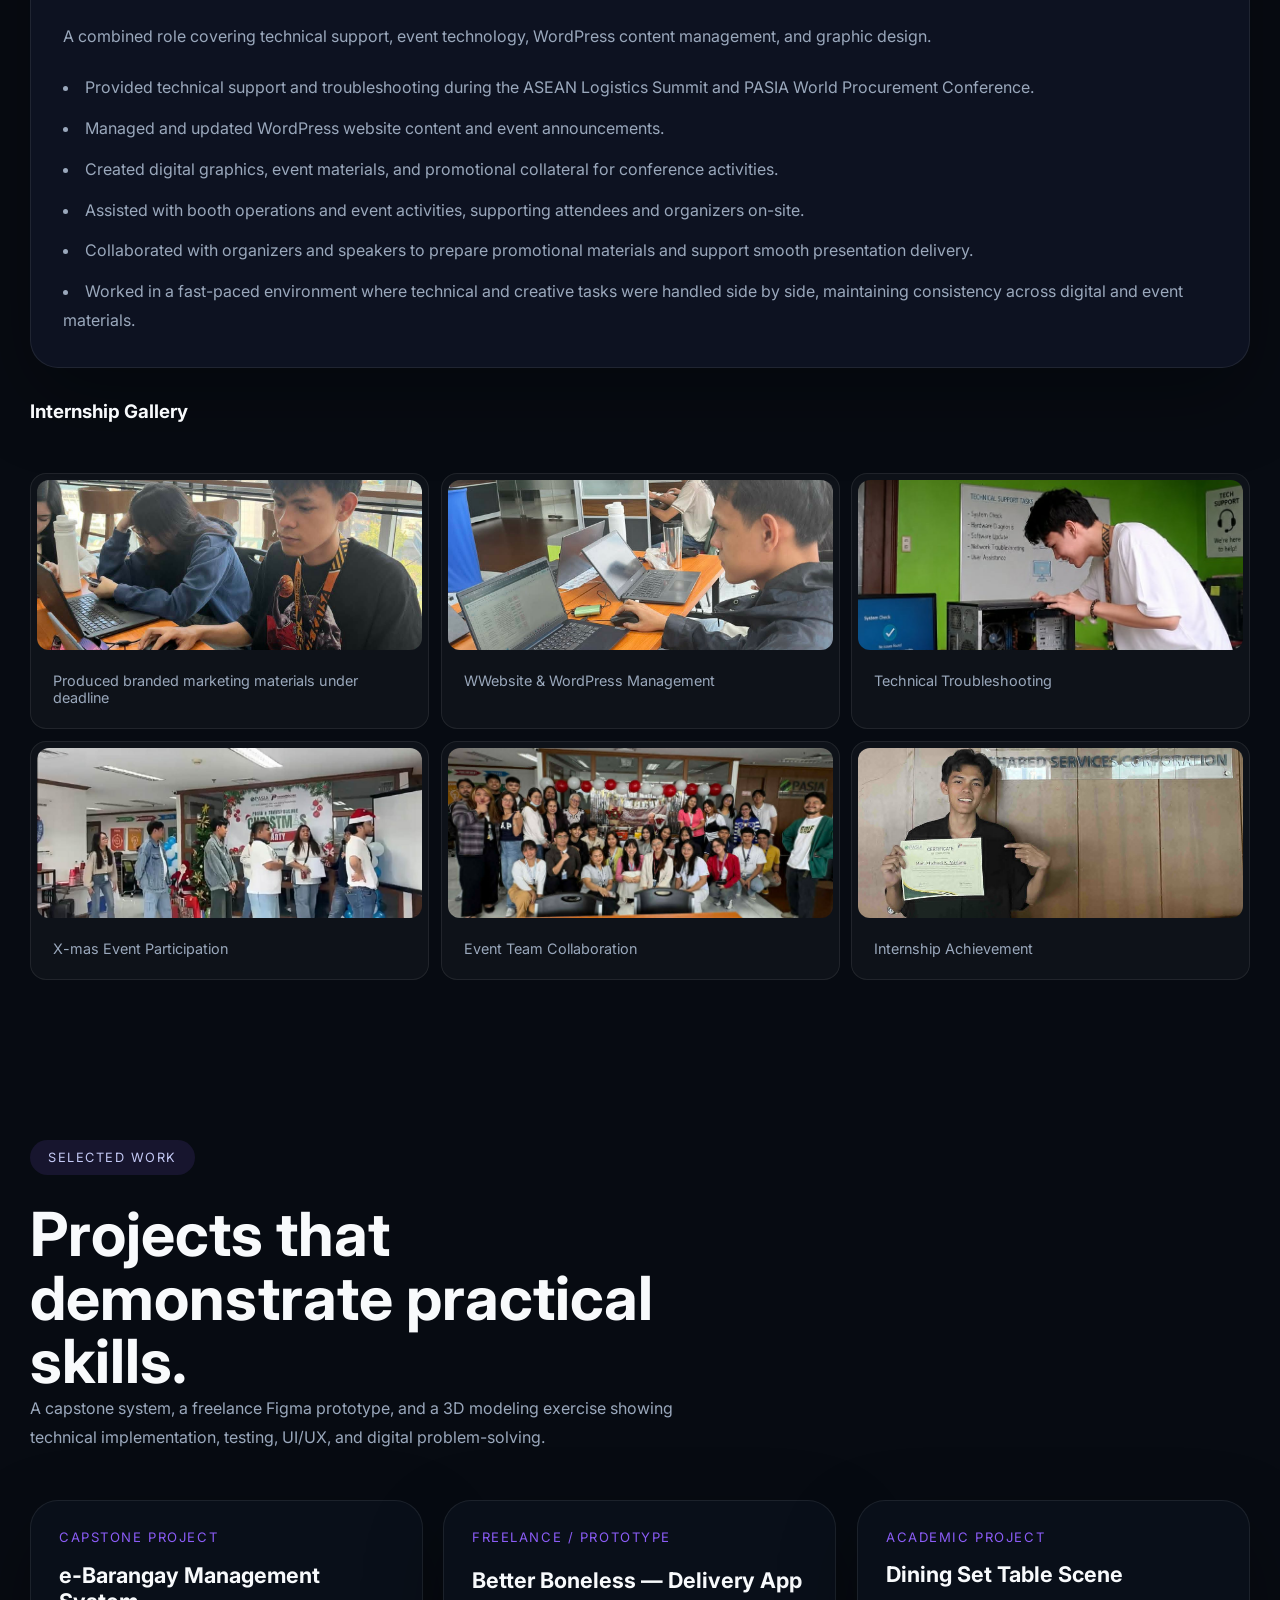
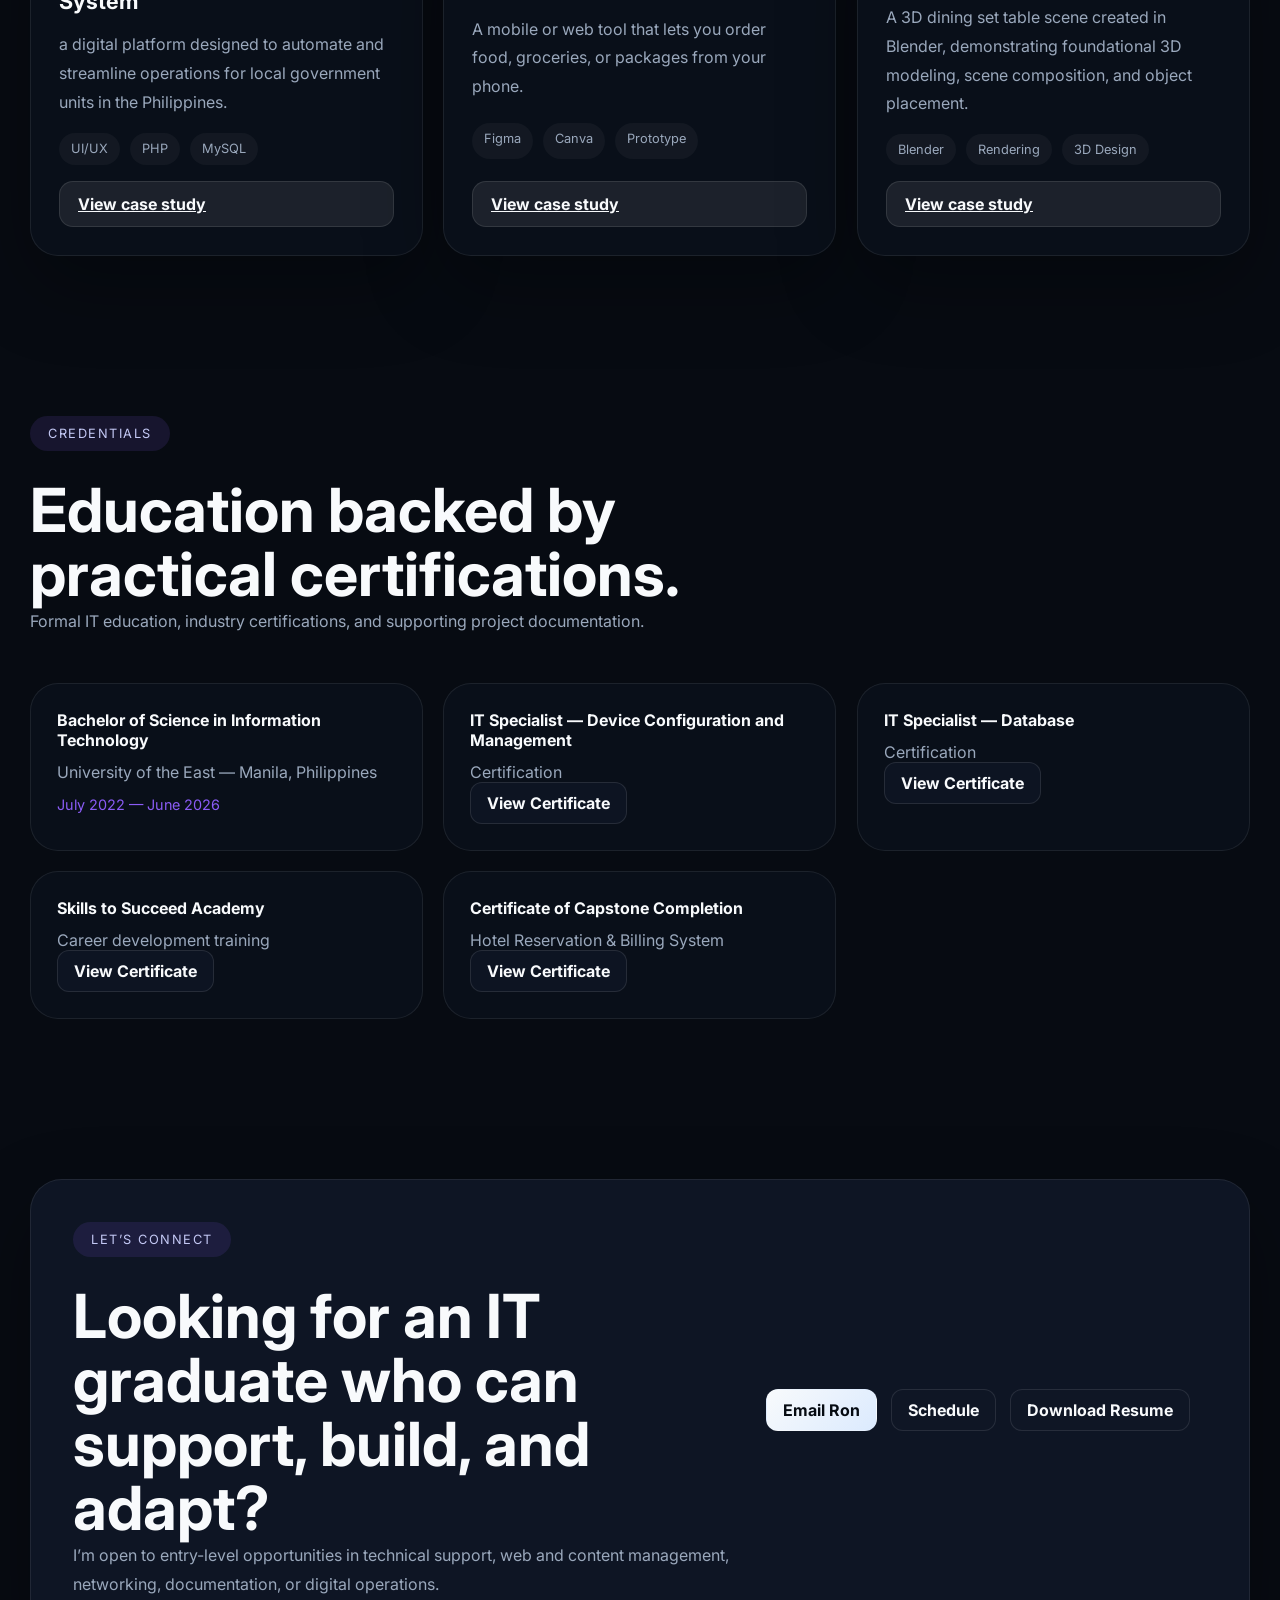
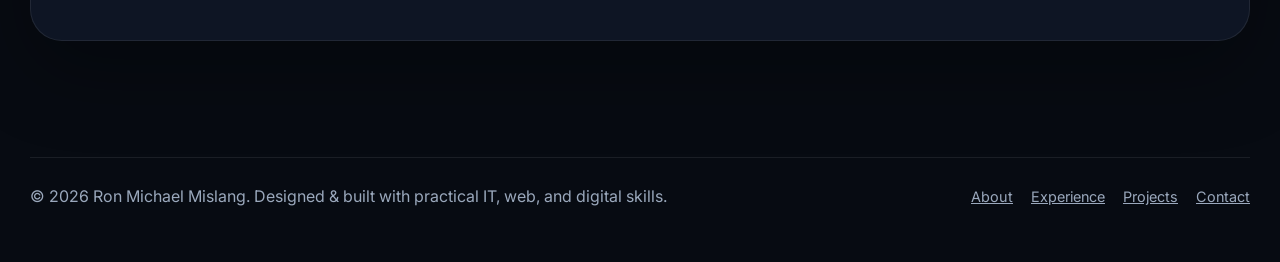
==== commit 9835619a: "Update index.html" ====
--- a/index.html
+++ b/index.html
@@ -192,7 +192,7 @@
           <figure><img src="coding.jpg" alt="Gallery image 1" /><figcaption>Produced branded marketing materials under deadline</figcaption></figure>
           <figure><img src="coding2.jpg" alt="Gallery image 2" /><figcaption>WWebsite & WordPress Management</figcaption></figure>
           <figure><img src="device.jpg" alt="Gallery image 3" /><figcaption>Technical Troubleshooting</figcaption></figure>
-          <figure><img src="event.png" alt="Gallery image 4" /><figcaption>X-mas Event Participation</figcaption></figure>
+          <figure><img src="event.jpg" alt="Gallery image 4" /><figcaption>X-mas Event Participation</figcaption></figure>
           <figure><img src="event2.jpg" alt="Gallery image 5" /><figcaption>Event Team Collaboration</figcaption></figure>
           <figure><img src="finish.jpg" alt="Gallery image 6" /><figcaption>Internship Achievement</figcaption></figure>
         </div>
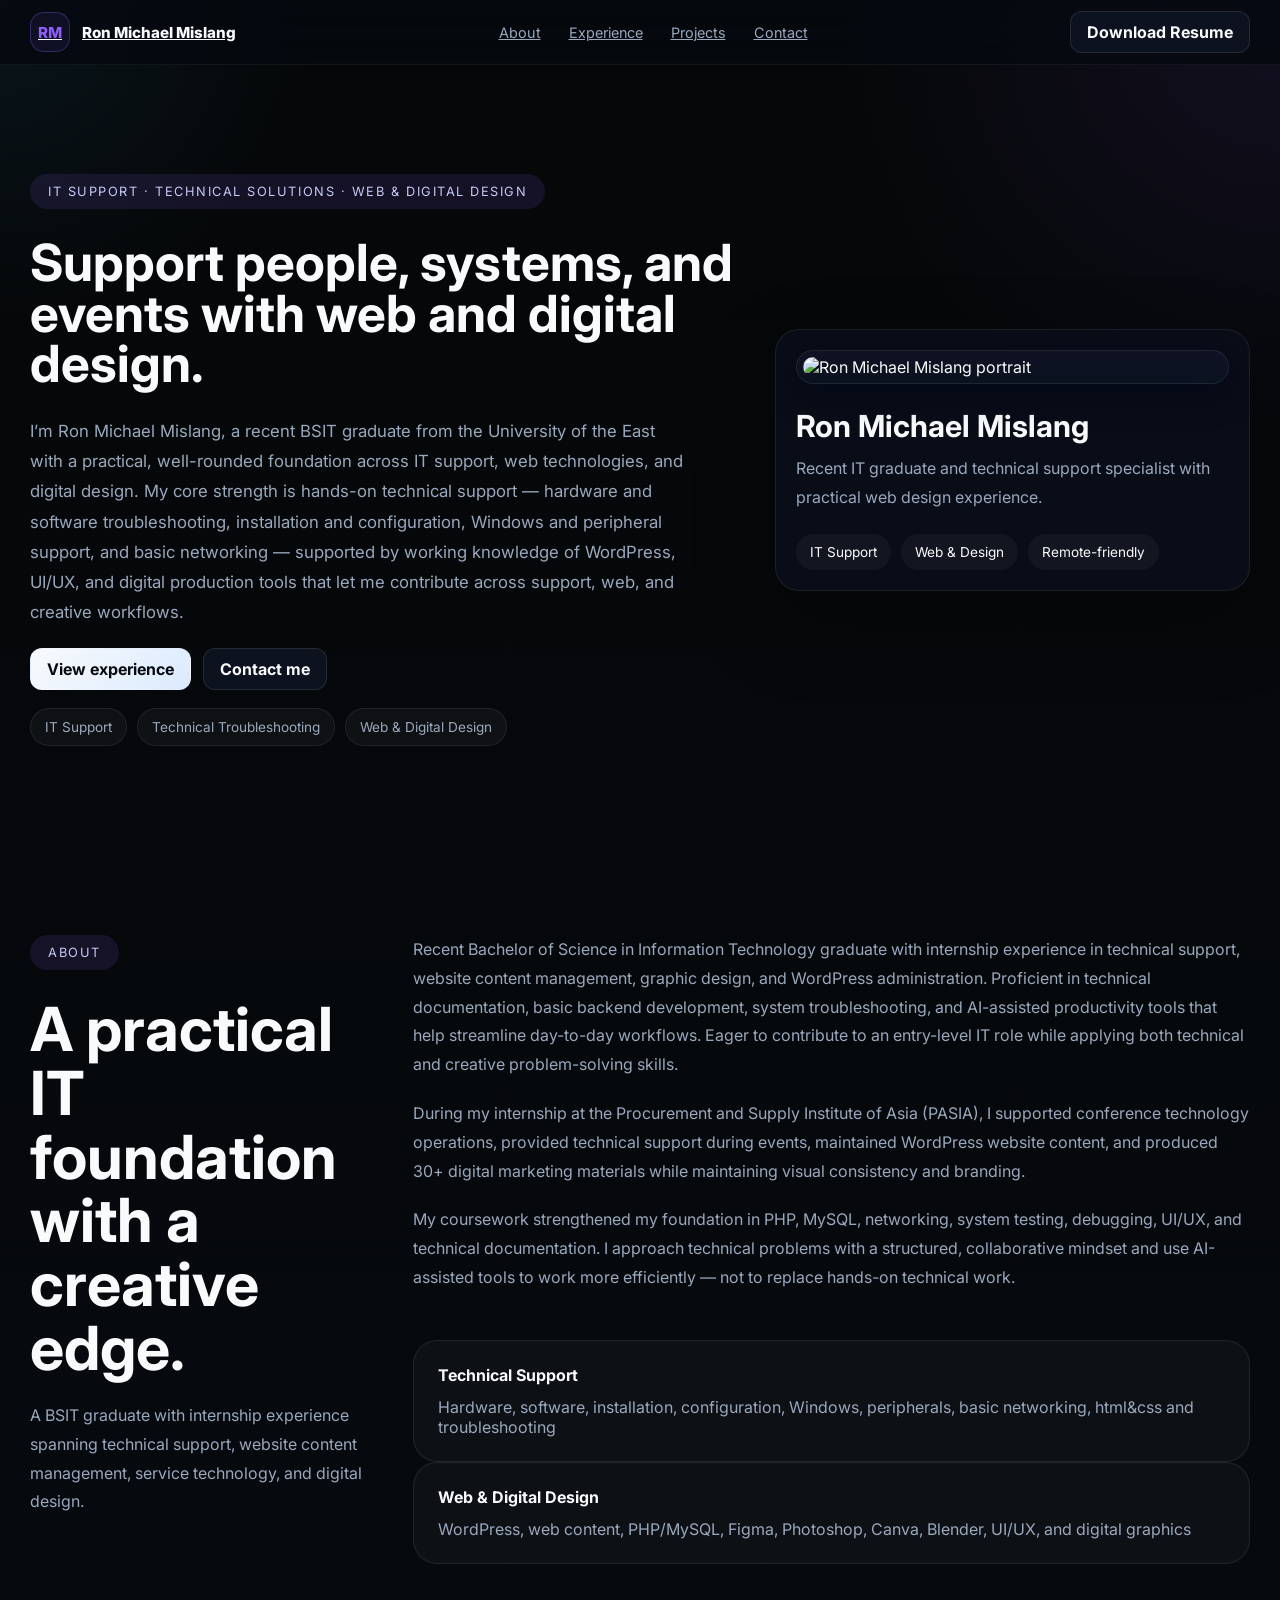
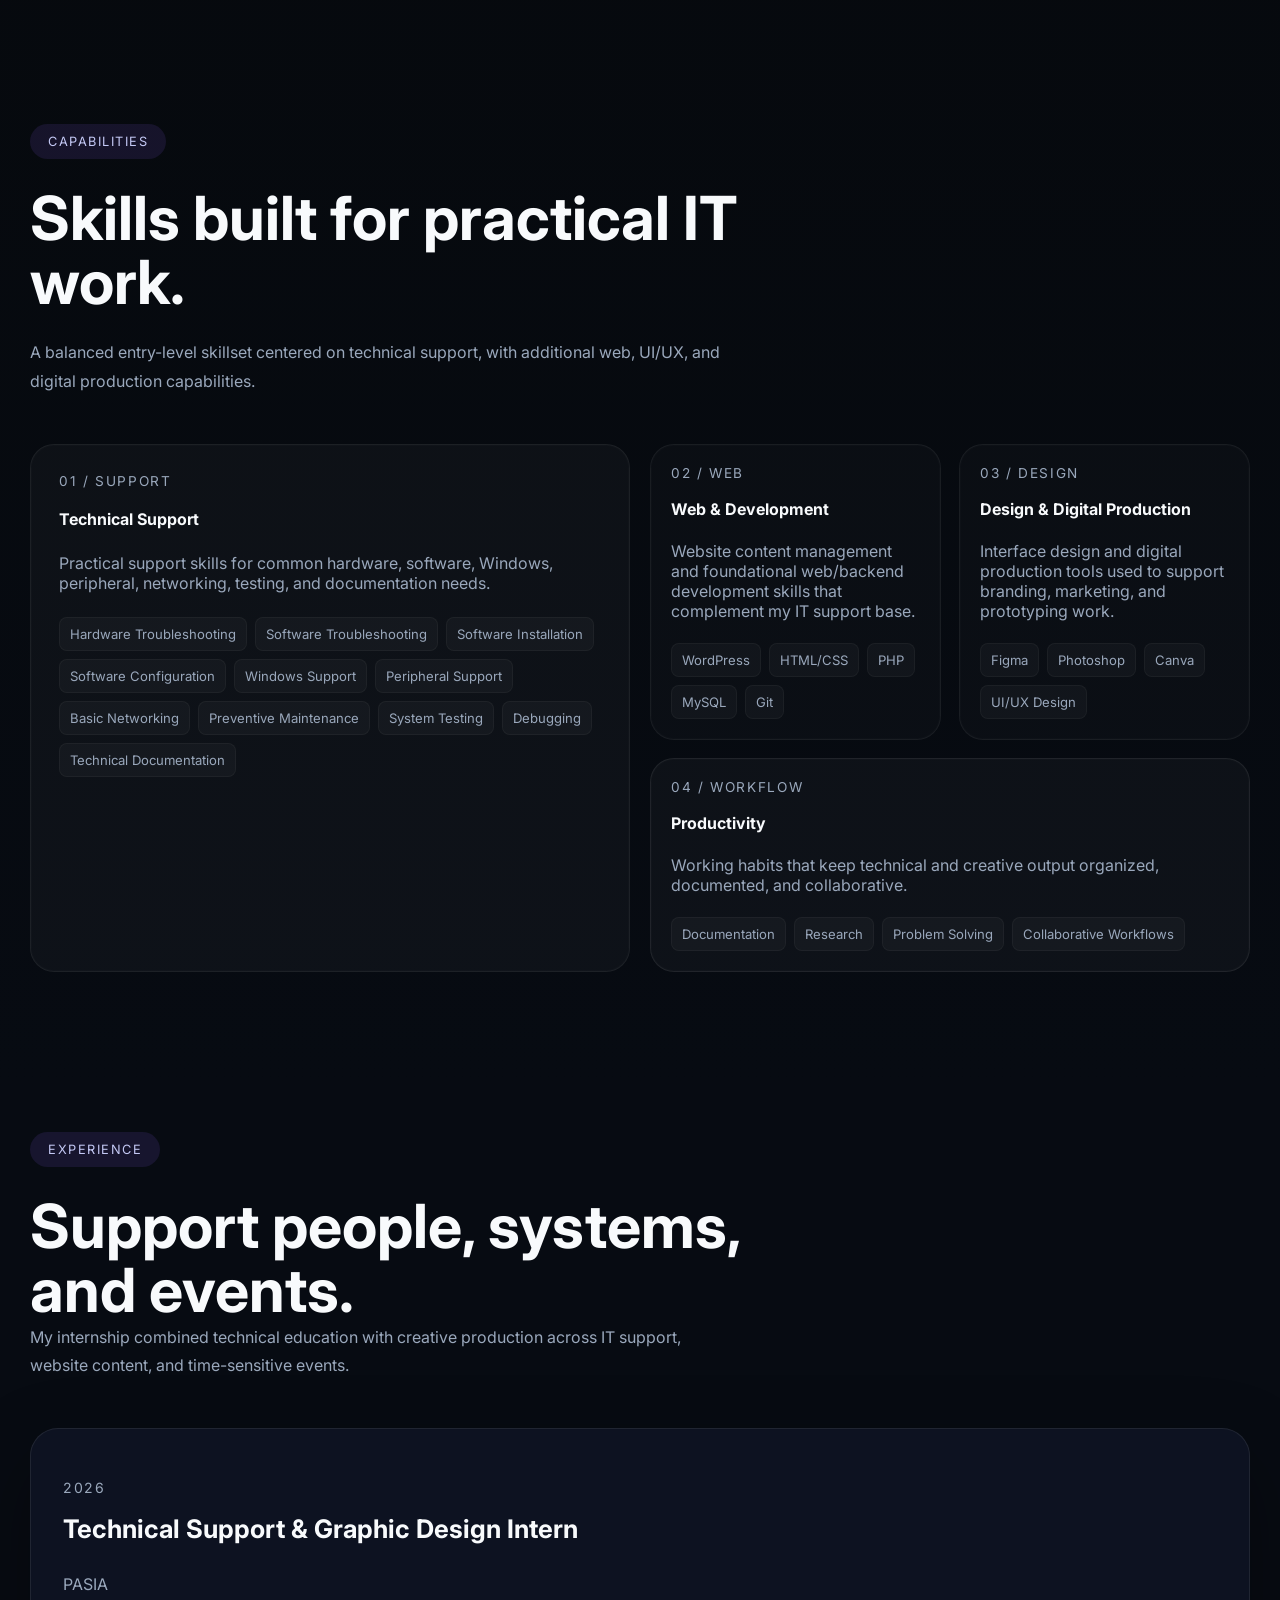
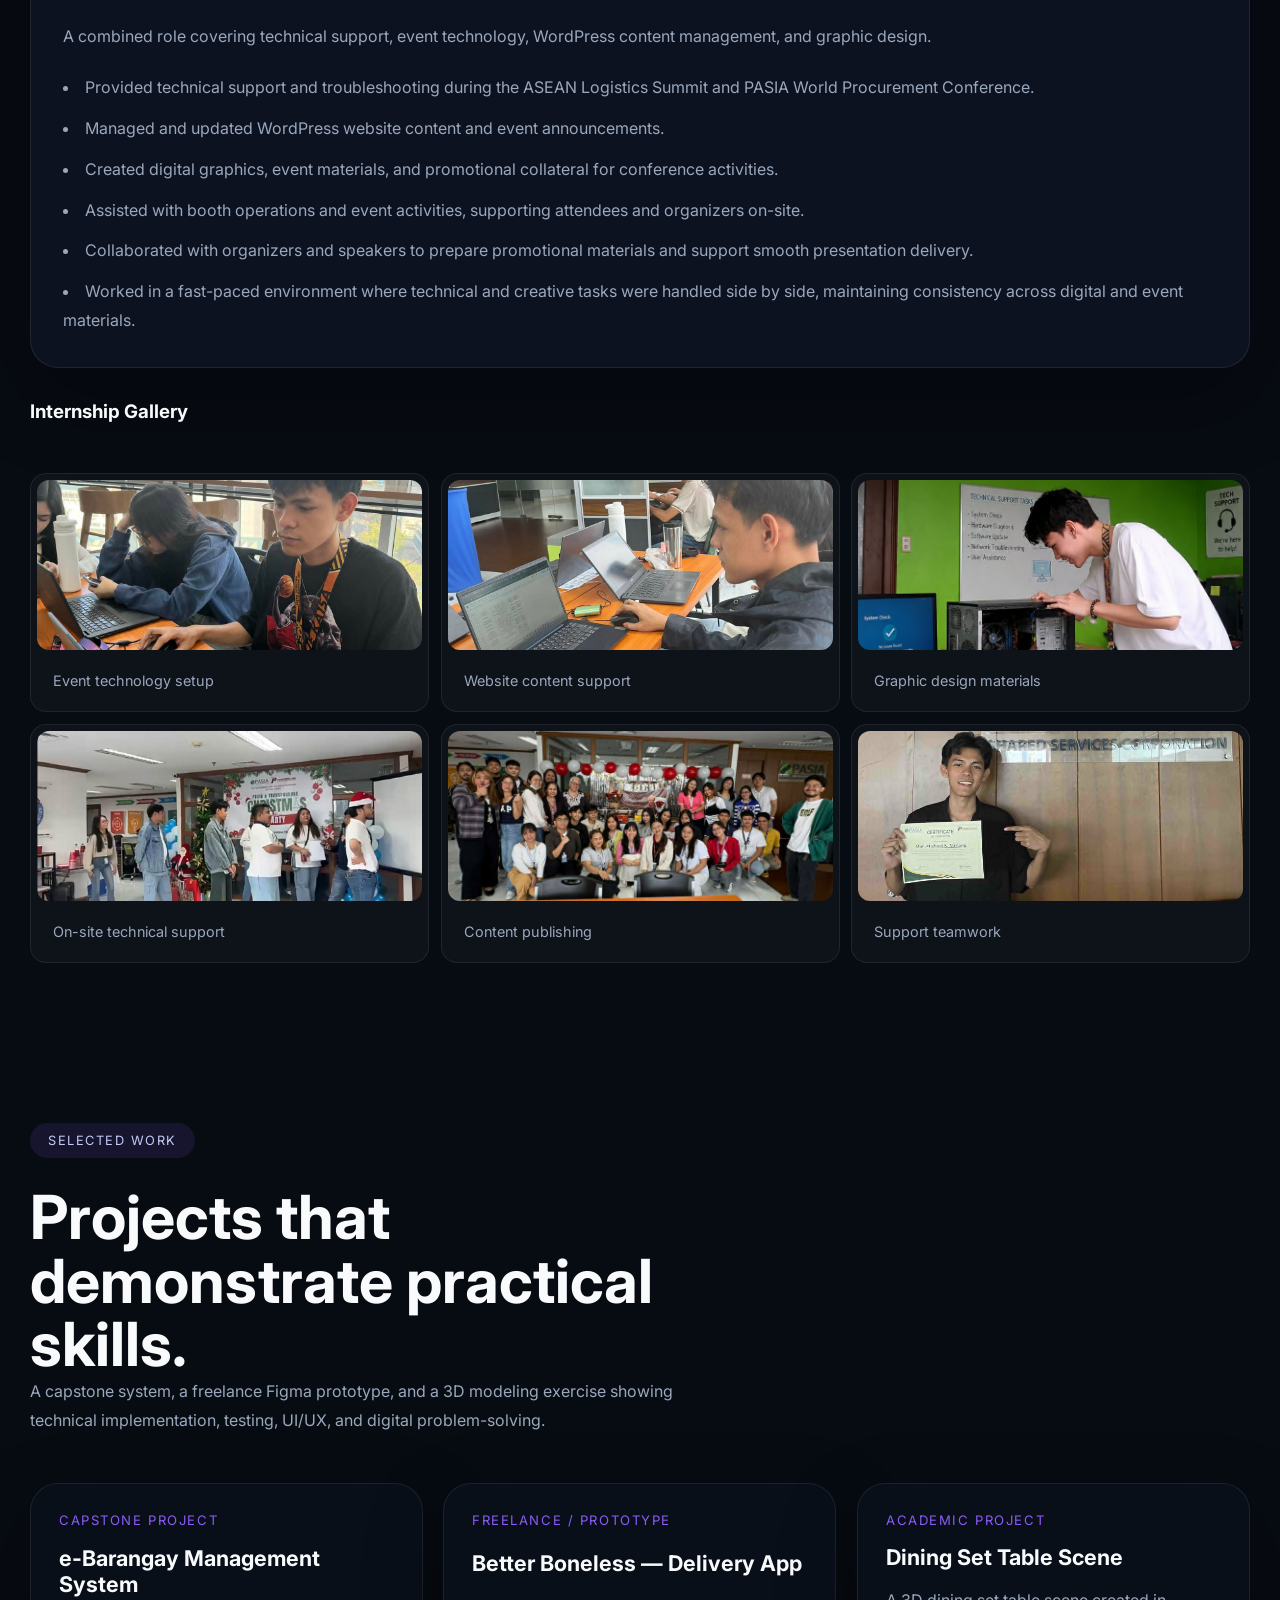
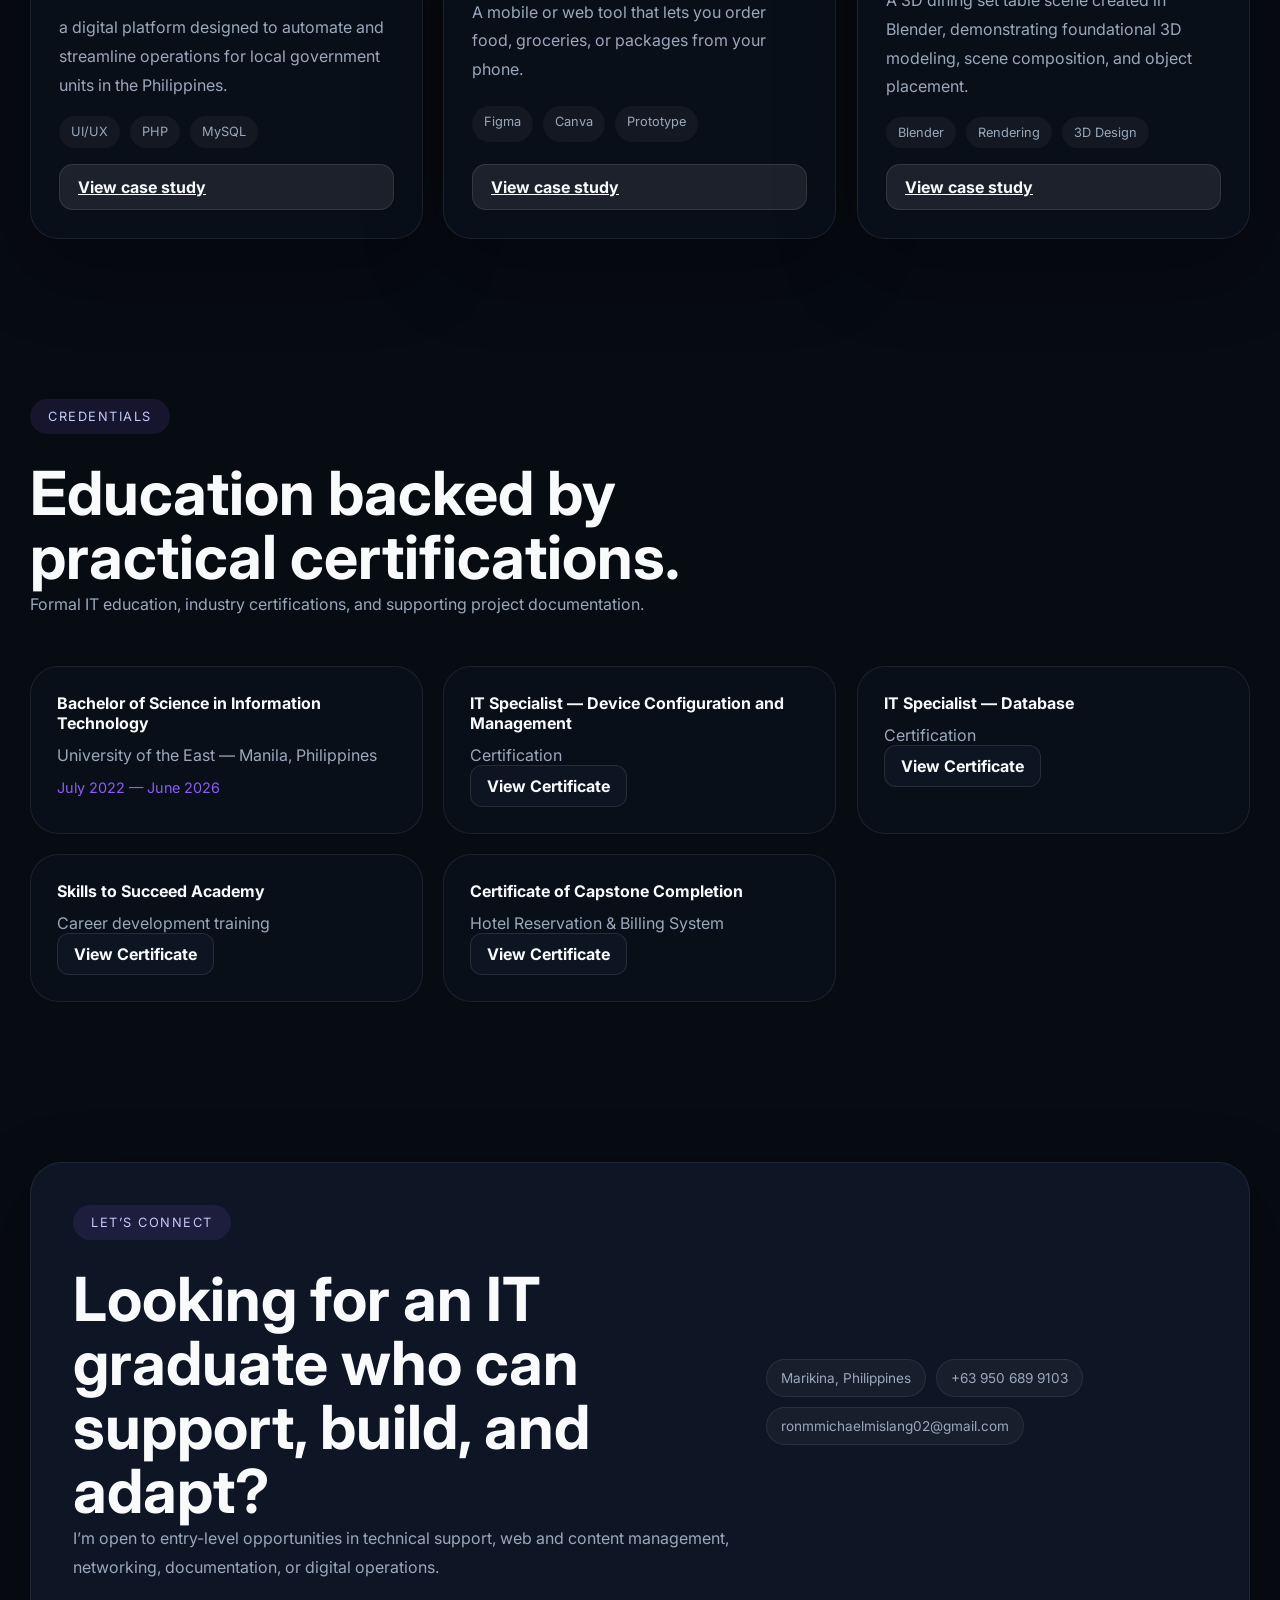
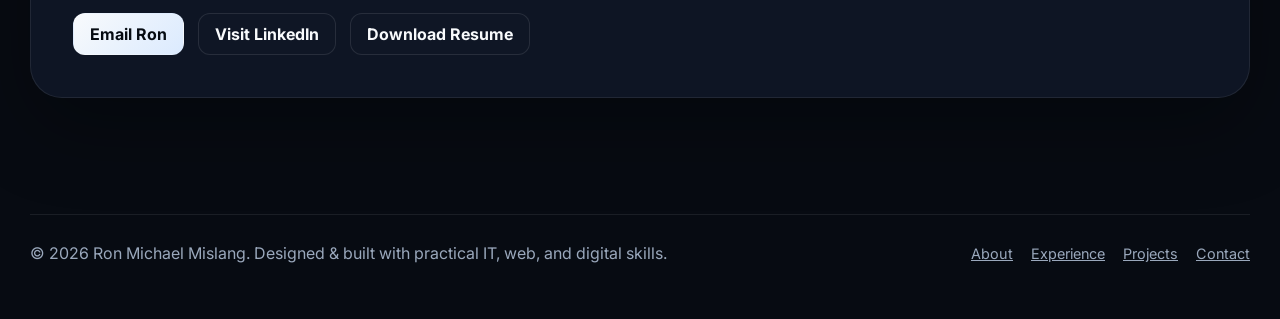
==== commit dd711df8: "Fix HTML encoding issues in index.html" ====
--- a/index.html
+++ b/index.html
@@ -189,12 +189,12 @@
         <h3>Internship Gallery</h3>
 
         <div class="internship-gallery">
-          <figure><img src="coding.jpg" alt="Gallery image 1" /><figcaption>Produced branded marketing materials under deadline</figcaption></figure>
-          <figure><img src="coding2.jpg" alt="Gallery image 2" /><figcaption>WWebsite & WordPress Management</figcaption></figure>
-          <figure><img src="device.jpg" alt="Gallery image 3" /><figcaption>Technical Troubleshooting</figcaption></figure>
-          <figure><img src="event.jpg" alt="Gallery image 4" /><figcaption>X-mas Event Participation</figcaption></figure>
-          <figure><img src="event2.jpg" alt="Gallery image 5" /><figcaption>Event Team Collaboration</figcaption></figure>
-          <figure><img src="finish.jpg" alt="Gallery image 6" /><figcaption>Internship Achievement</figcaption></figure>
+          <figure><img src="coding.jpg" alt="Gallery image 1" /><figcaption>Event technology setup</figcaption></figure>
+          <figure><img src="coding2.jpg" alt="Gallery image 2" /><figcaption>Website content support</figcaption></figure>
+          <figure><img src="device.jpg" alt="Gallery image 3" /><figcaption>Graphic design materials</figcaption></figure>
+          <figure><img src="event.jpg" alt="Gallery image 4" /><figcaption>On-site technical support</figcaption></figure>
+          <figure><img src="event2.jpg" alt="Gallery image 5" /><figcaption>Content publishing</figcaption></figure>
+          <figure><img src="finish.jpg" alt="Gallery image 6" /><figcaption>Support teamwork</figcaption></figure>
         </div>
       </div>
     </section>
@@ -276,9 +276,14 @@
           <h2 class="section-title">Looking for an IT graduate who can support, build, and adapt?</h2>
           <p class="section-description">I’m open to entry-level opportunities in technical support, web and content management, networking, documentation, or digital operations.</p>
         </div>
+        <div class="hero-tags">
+            <span>Marikina, Philippines</span>
+            <span>+63 950 689 9103</span>
+            <span>ronmmichaelmislang02@gmail.com</span>
+          </div>
         <div class="contact-actions">
           <a class="button button-primary" href="mailto:you@example.com">Email Ron</a>
-          <a class="button button-secondary" href="#contact">Schedule</a>
+          <a class="button button-secondary" href="https://www.linkedin.com/in/ron-michael-mislang-448339421?utm_source=share_via&utm_content=profile&utm_medium=member_android" target="_blank">Visit LinkedIn</a>
           <a class="button button-secondary" href="Ron Michael Mislang CV.jpg" download="Ron Michael Mislang CV.jpg">Download Resume</a>
         </div>
       </div>
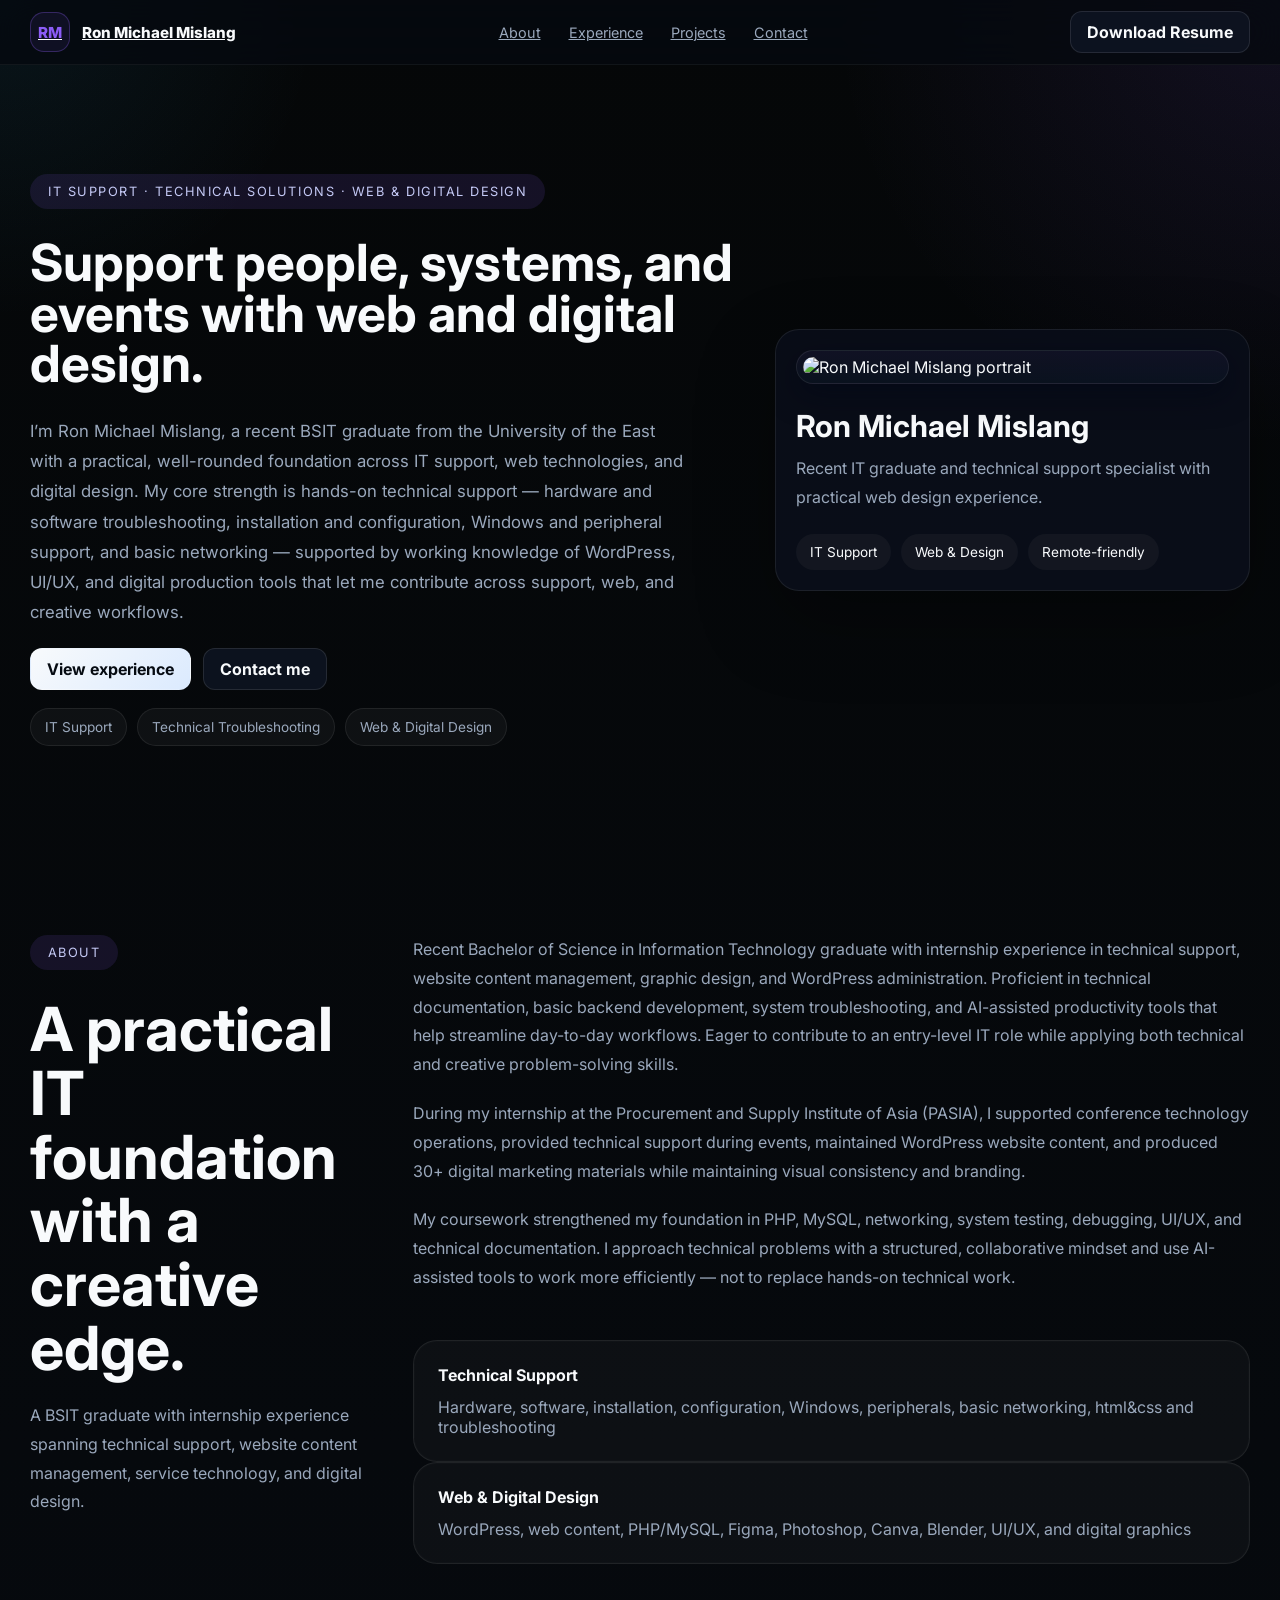
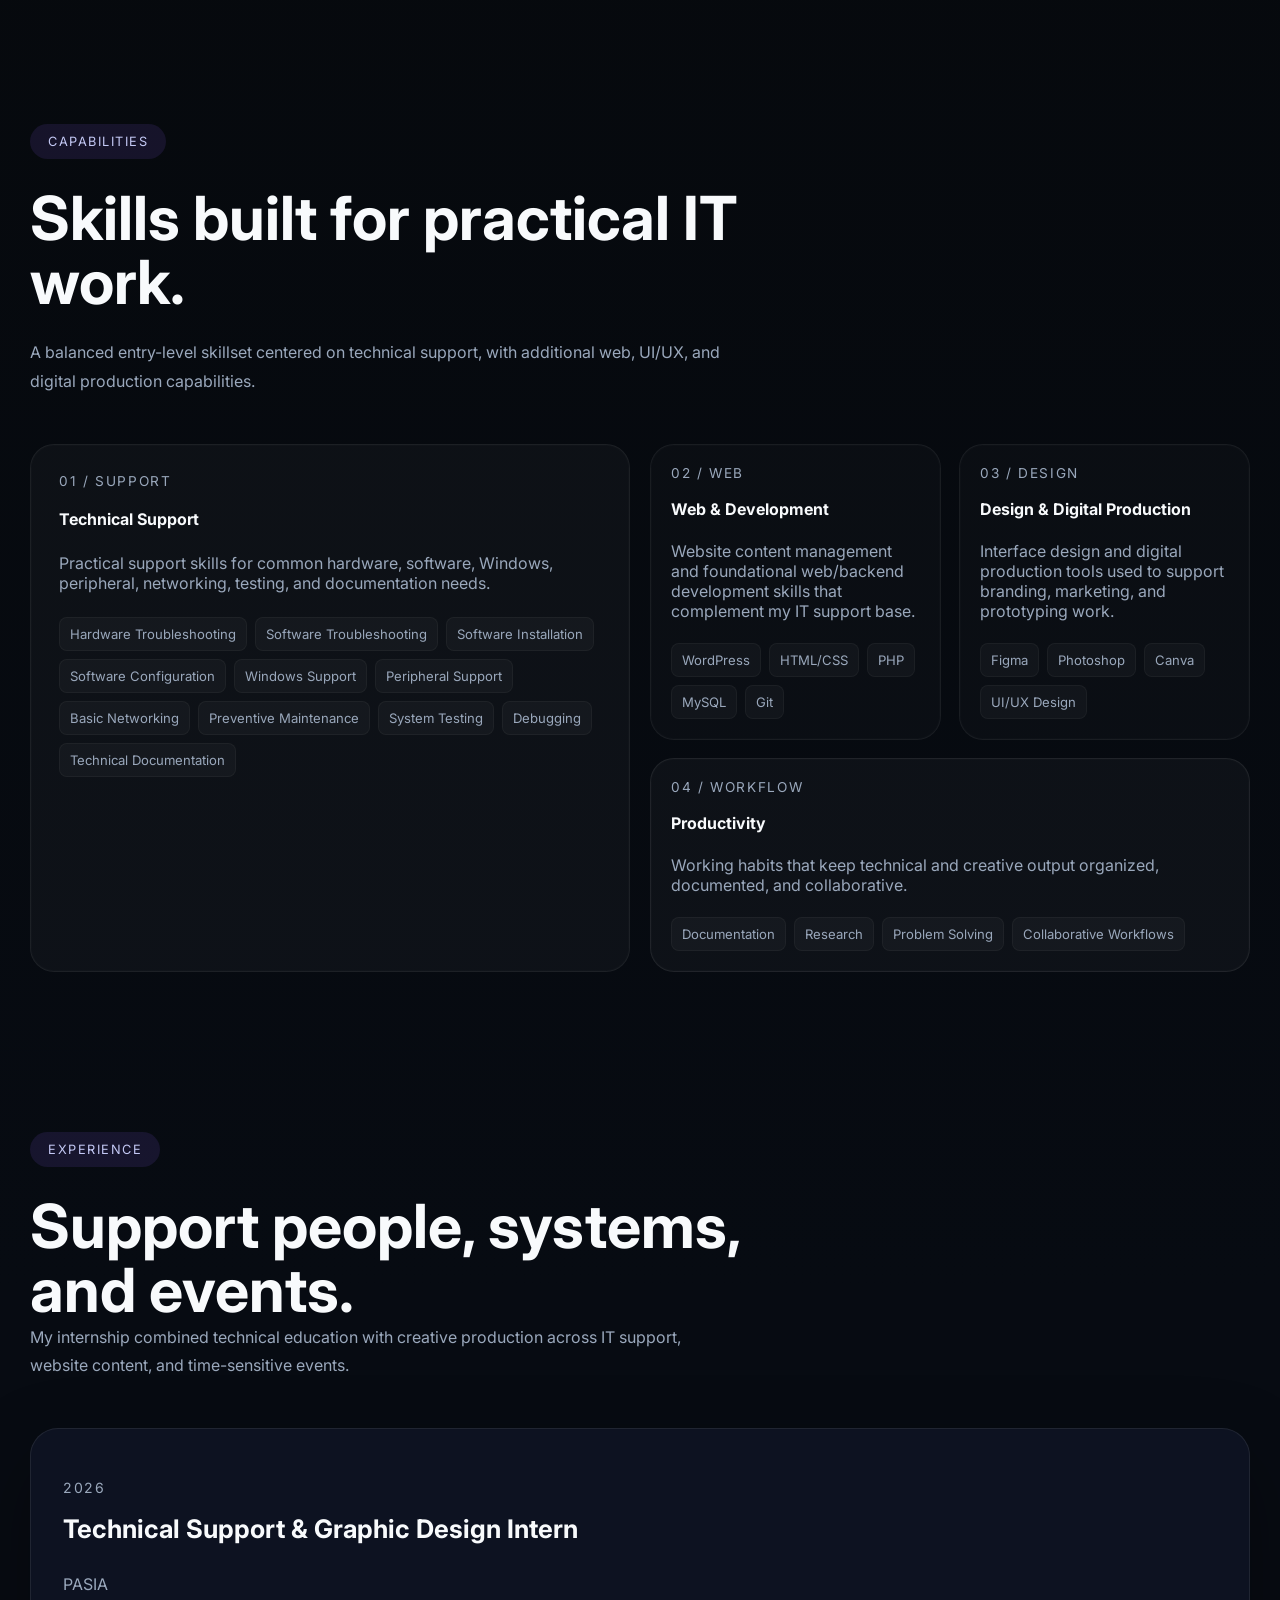
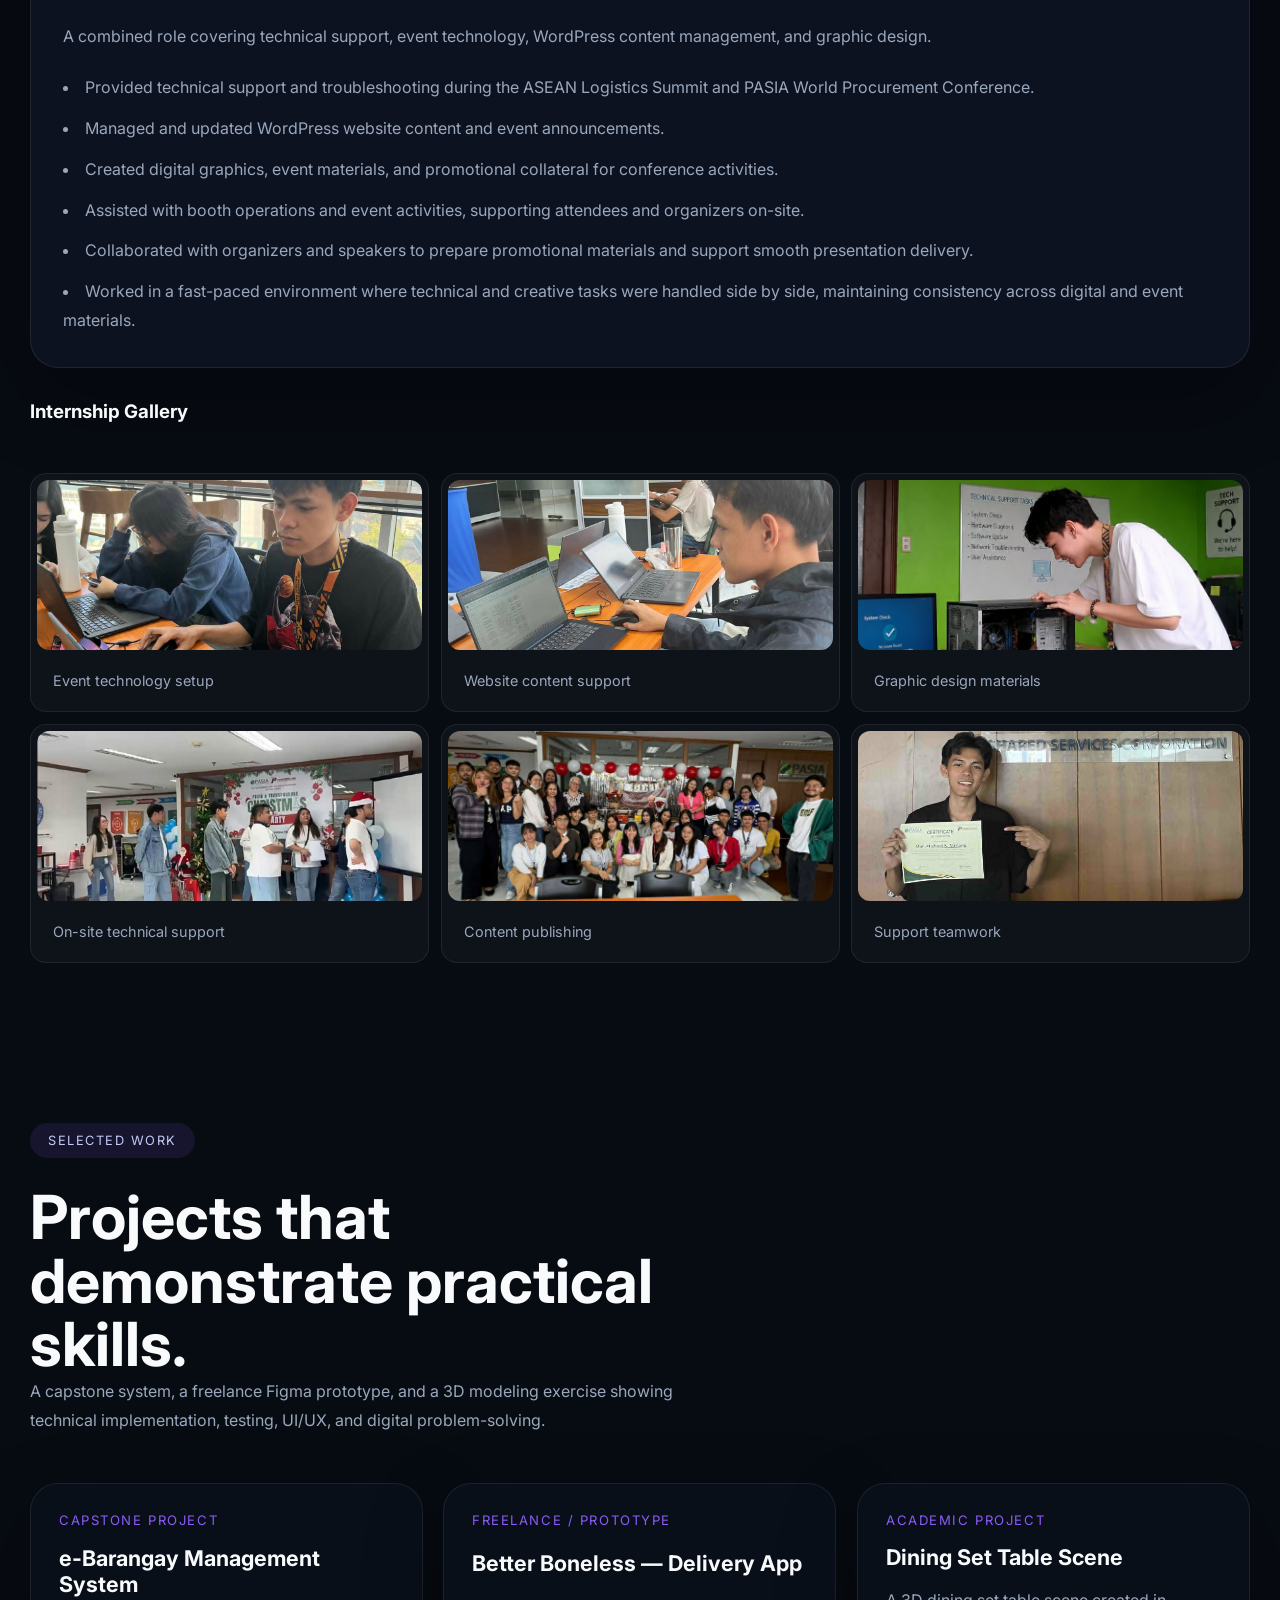
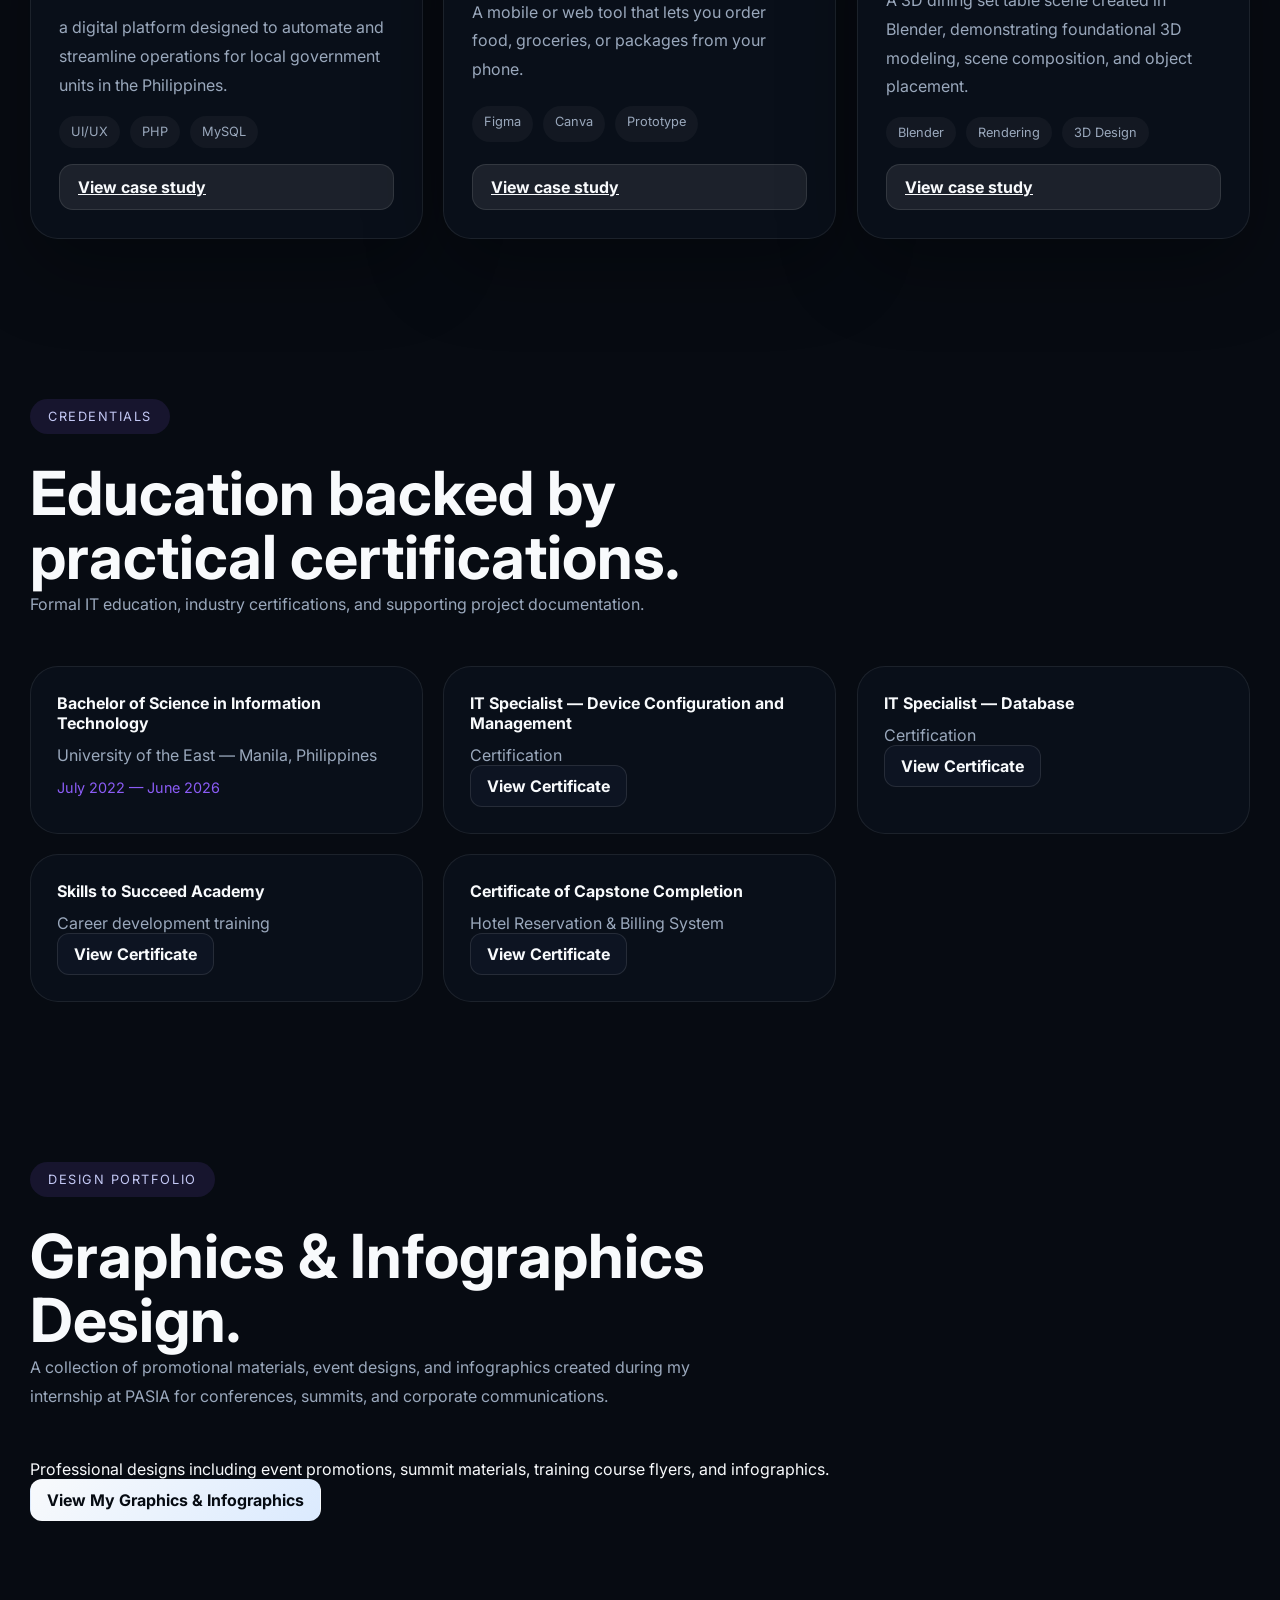
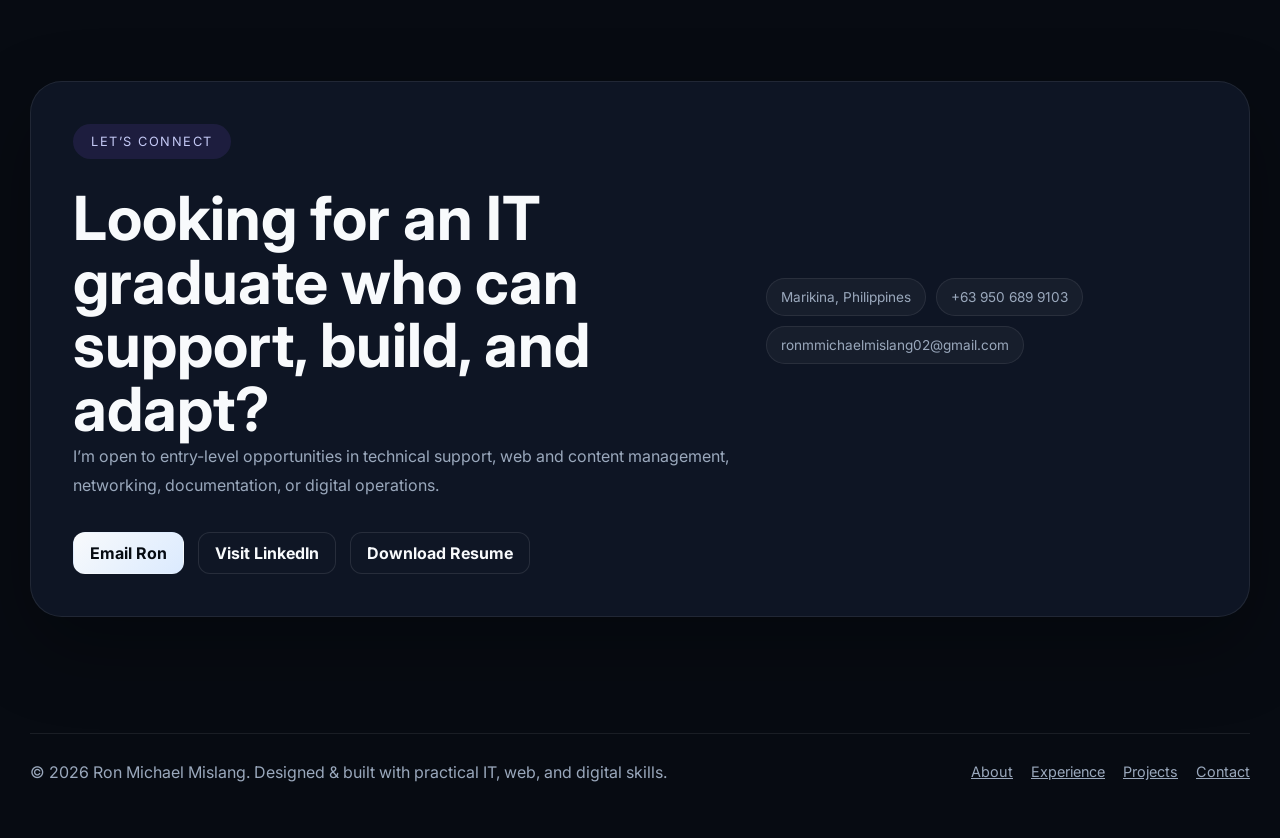
==== commit 93ef2191: "Fix HTML formatting and structure" ====
--- a/index.html
+++ b/index.html
@@ -249,7 +249,7 @@
         <article class="cert-card">
           <strong>IT Specialist — Device Configuration and Management</strong>
           <p>Certification</p>
-          <a class="button button-secondary" href="certificateHtmlCss.png" target="_blank">View Certificate</a>
+          <a class="button button-secondary" href="Device Configuration and Management.png" target="_blank">View Certificate</a>
         </article>
         <article class="cert-card">
           <strong>IT Specialist — Database</strong>
@@ -266,6 +266,22 @@
           <p>Hotel Reservation & Billing System</p>
           <a class="button button-secondary" href="certificate of capstone completion.jpg" target="_blank">View Certificate</a>
         </article>
+      </div>
+    </section>
+
+    <section id="graphics" class="section graphics-section">
+      <div class="container section-heading">
+        <div>
+          <span class="eyebrow">Design Portfolio</span>
+          <h2 class="section-title">Graphics & Infographics Design.</h2>
+          <p class="section-description">A collection of promotional materials, event designs, and infographics created during my internship at PASIA for conferences, summits, and corporate communications.</p>
+        </div>
+      </div>
+      <div class="container graphics-cta">
+        <div class="graphics-preview">
+          <p>Professional designs including event promotions, summit materials, training course flyers, and infographics.</p>
+        </div>
+        <a class="button button-primary" href="graphics-portfolio.html">View My Graphics & Infographics</a>
       </div>
     </section>
 
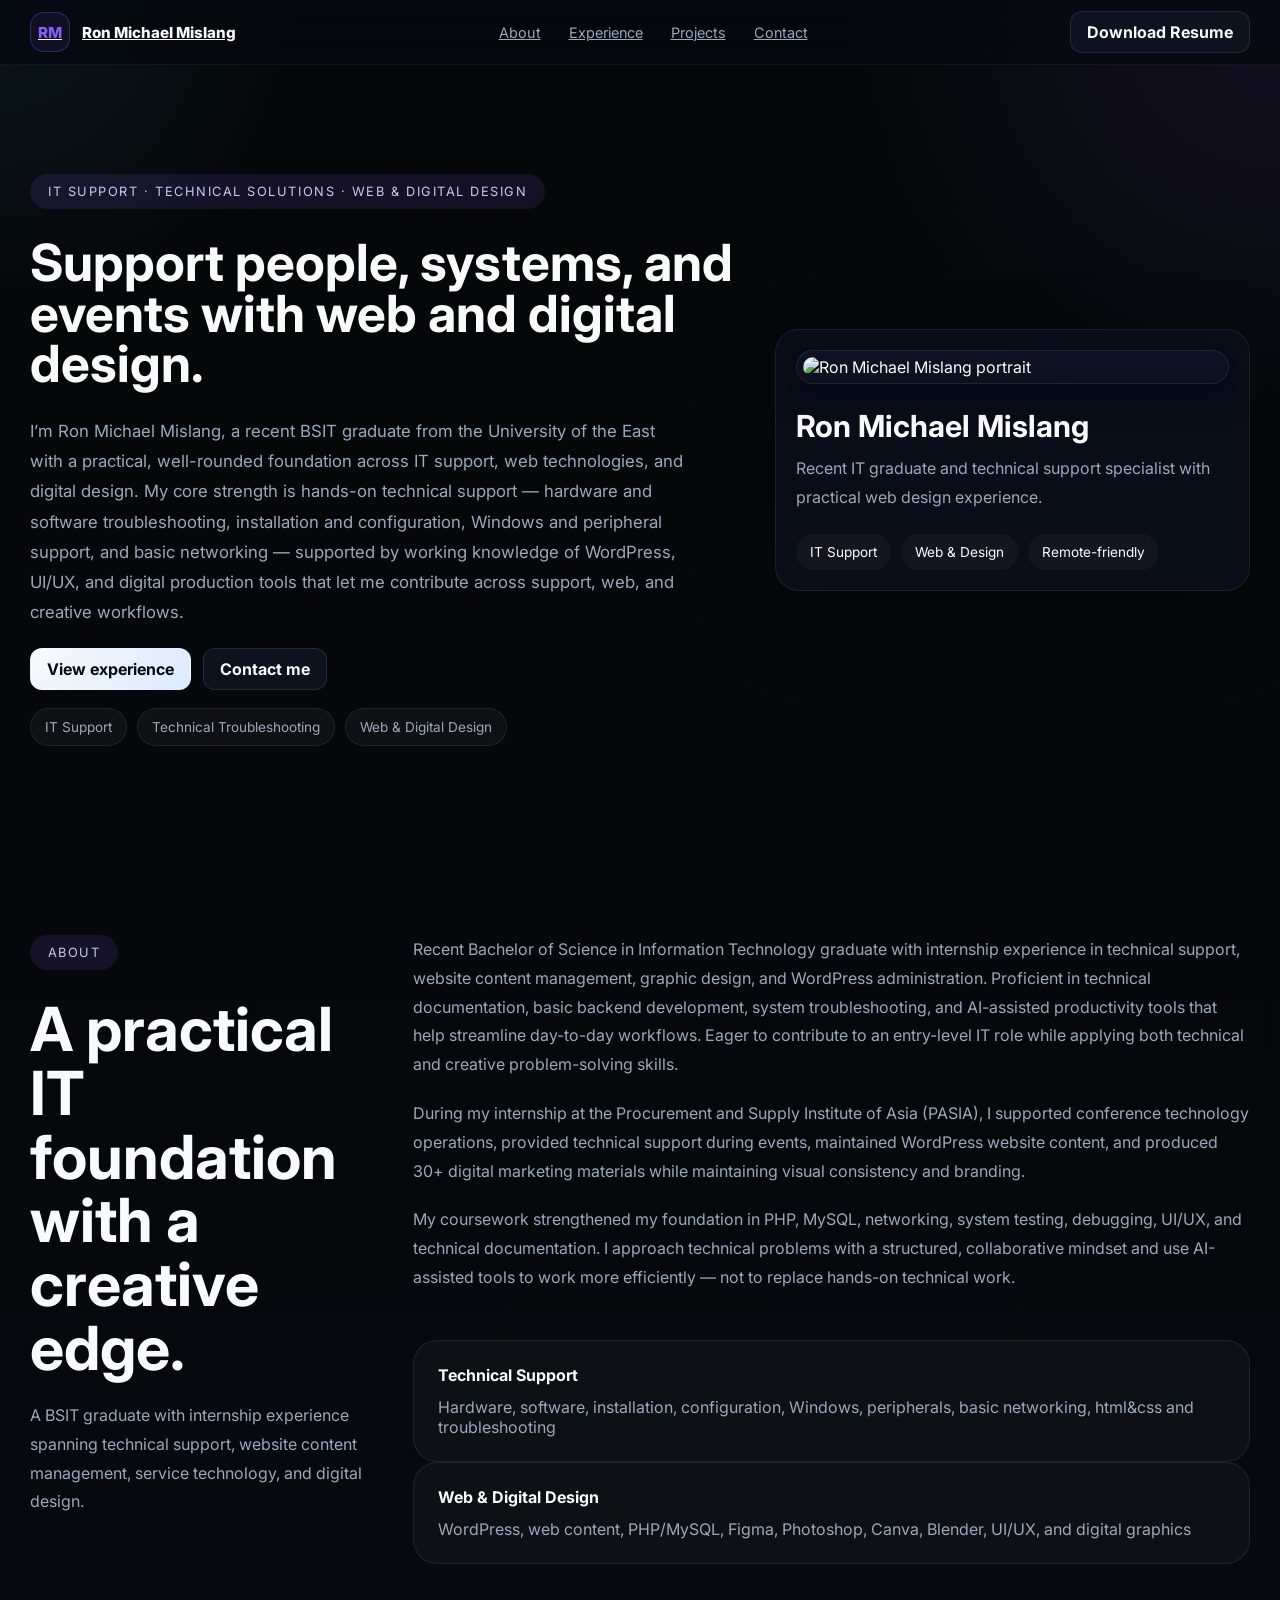
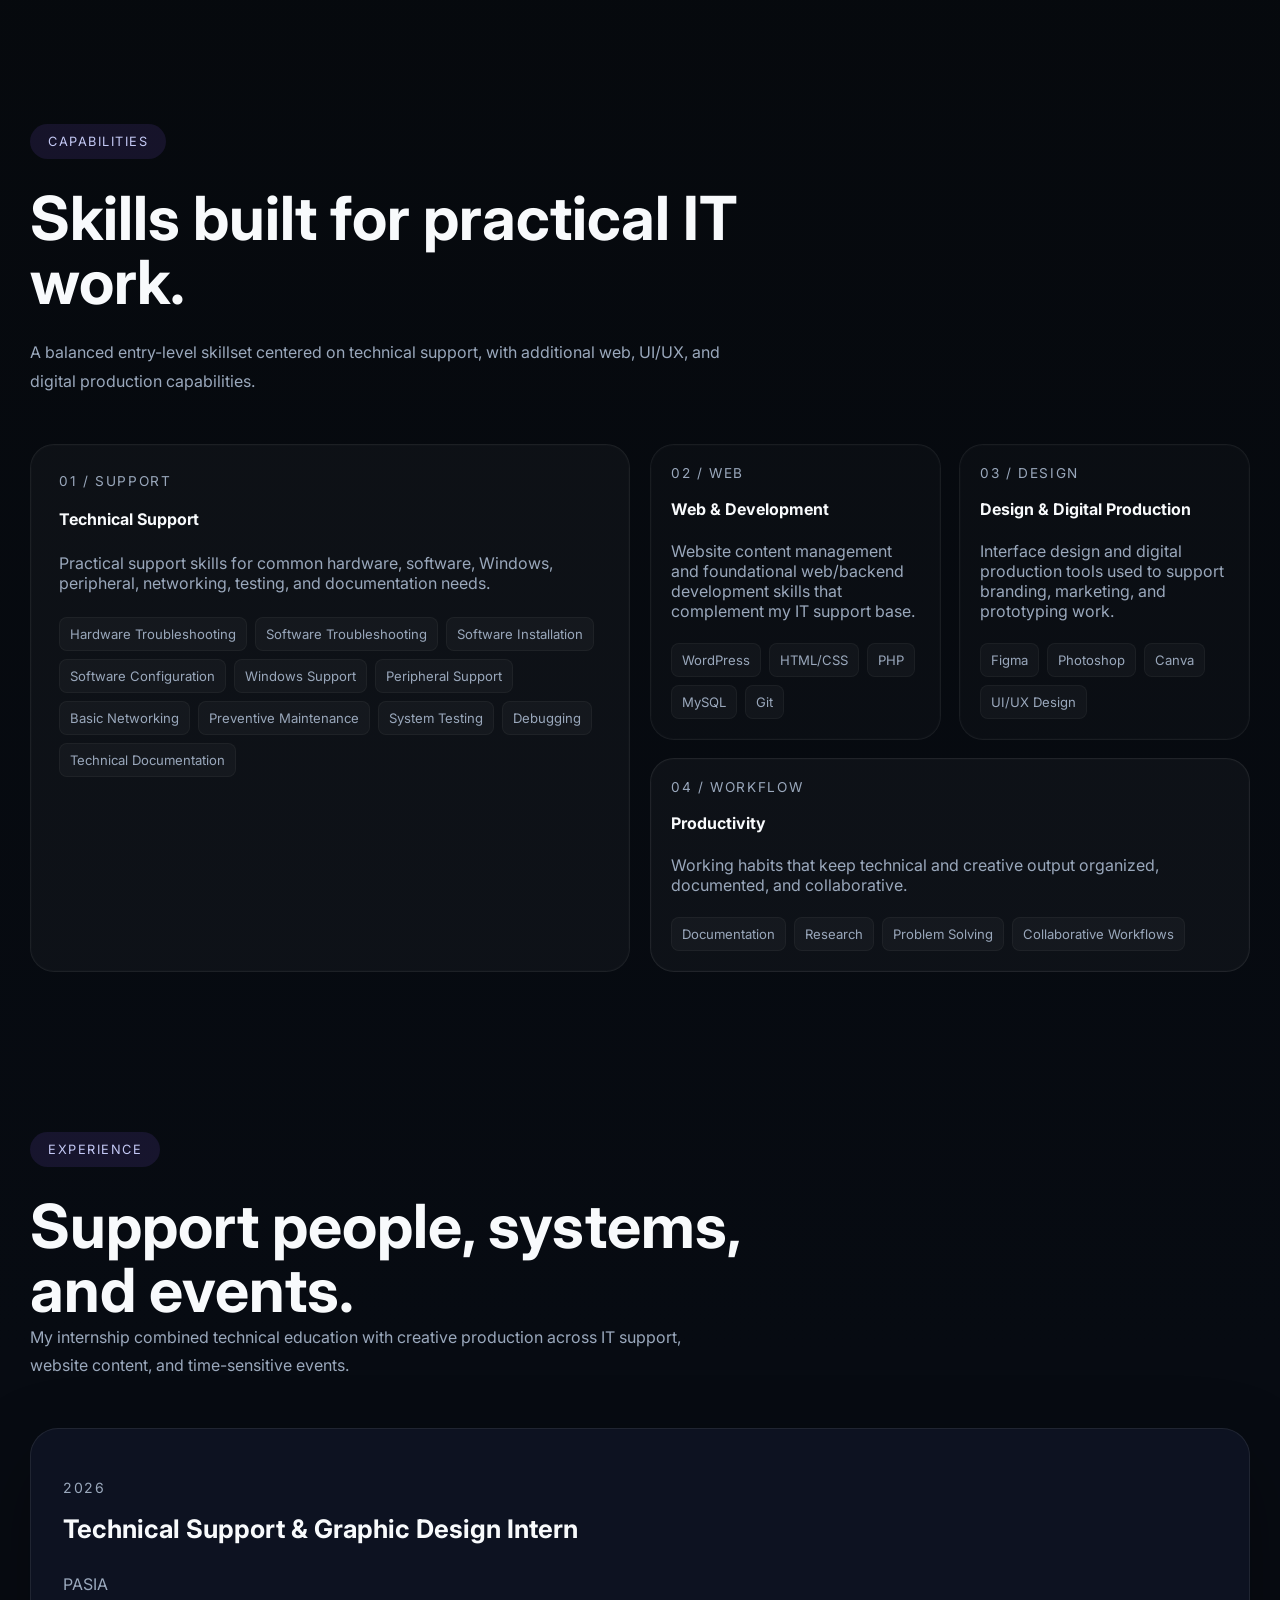
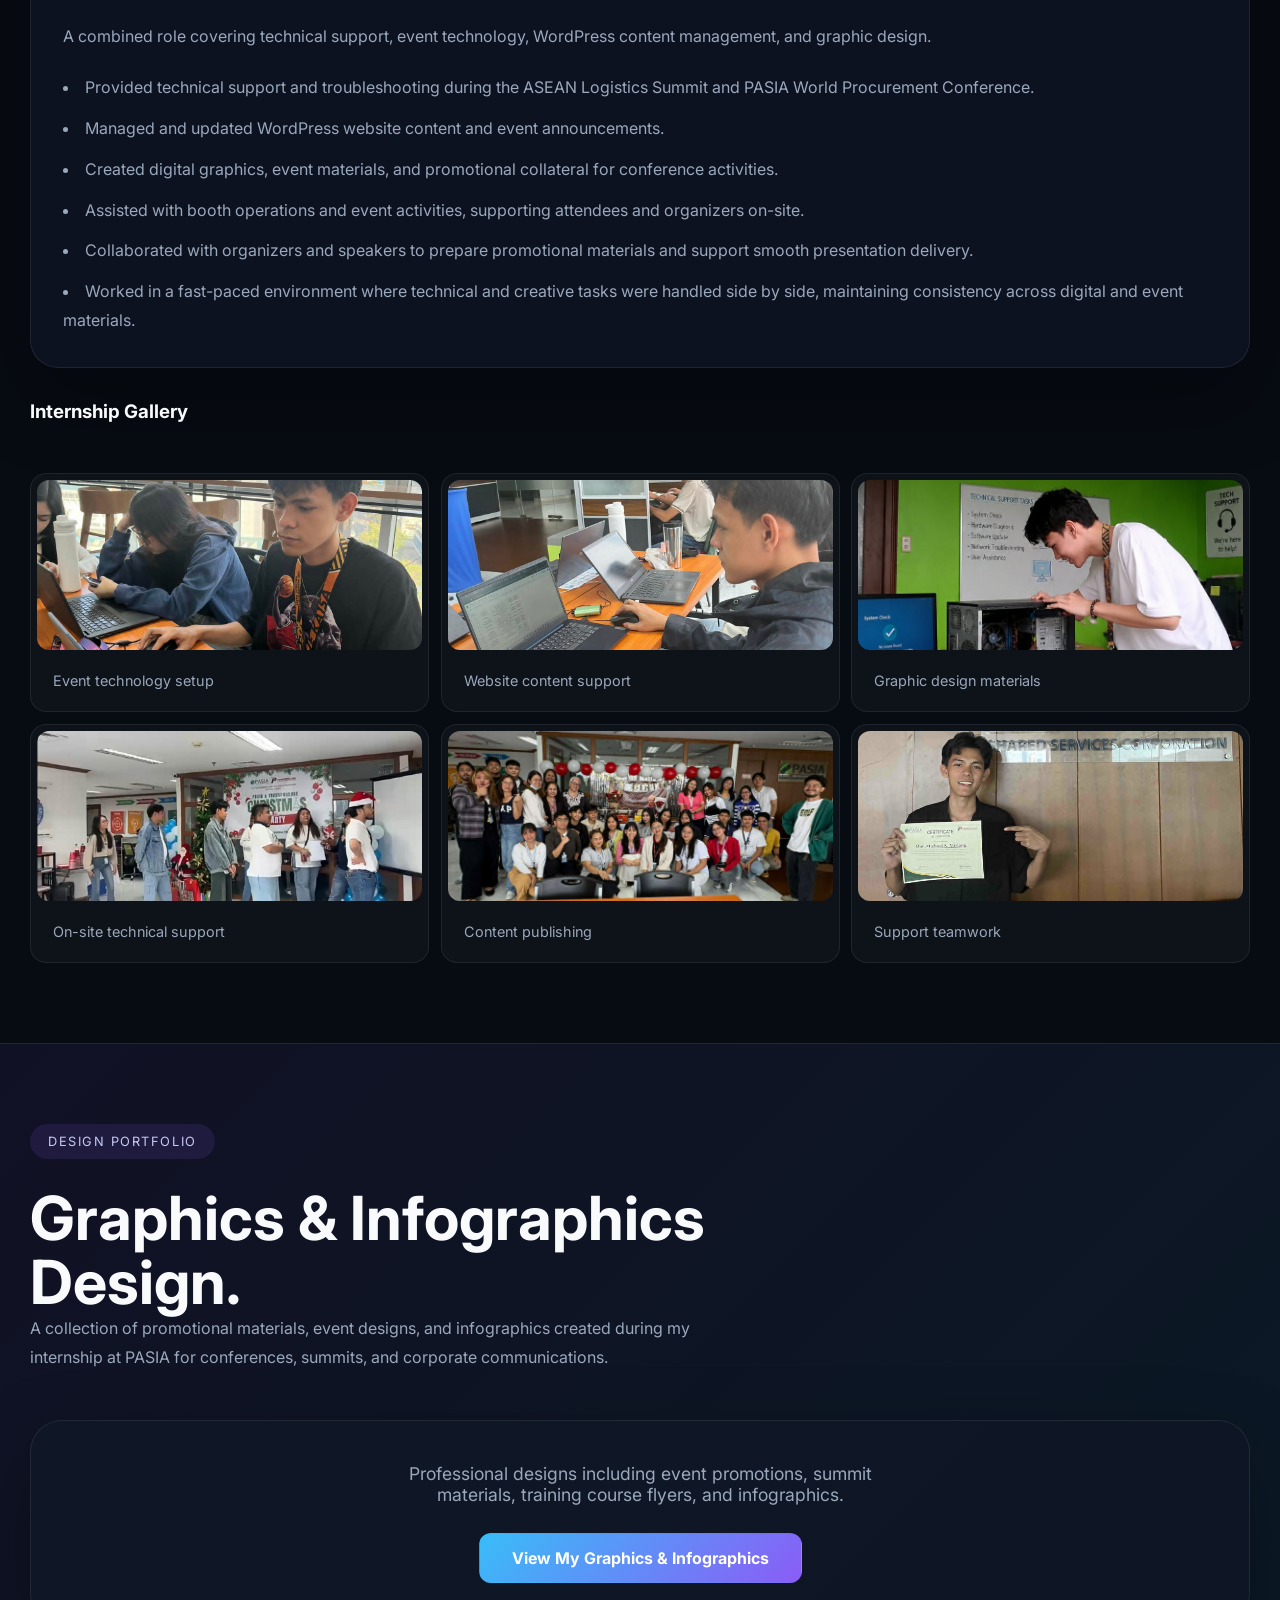
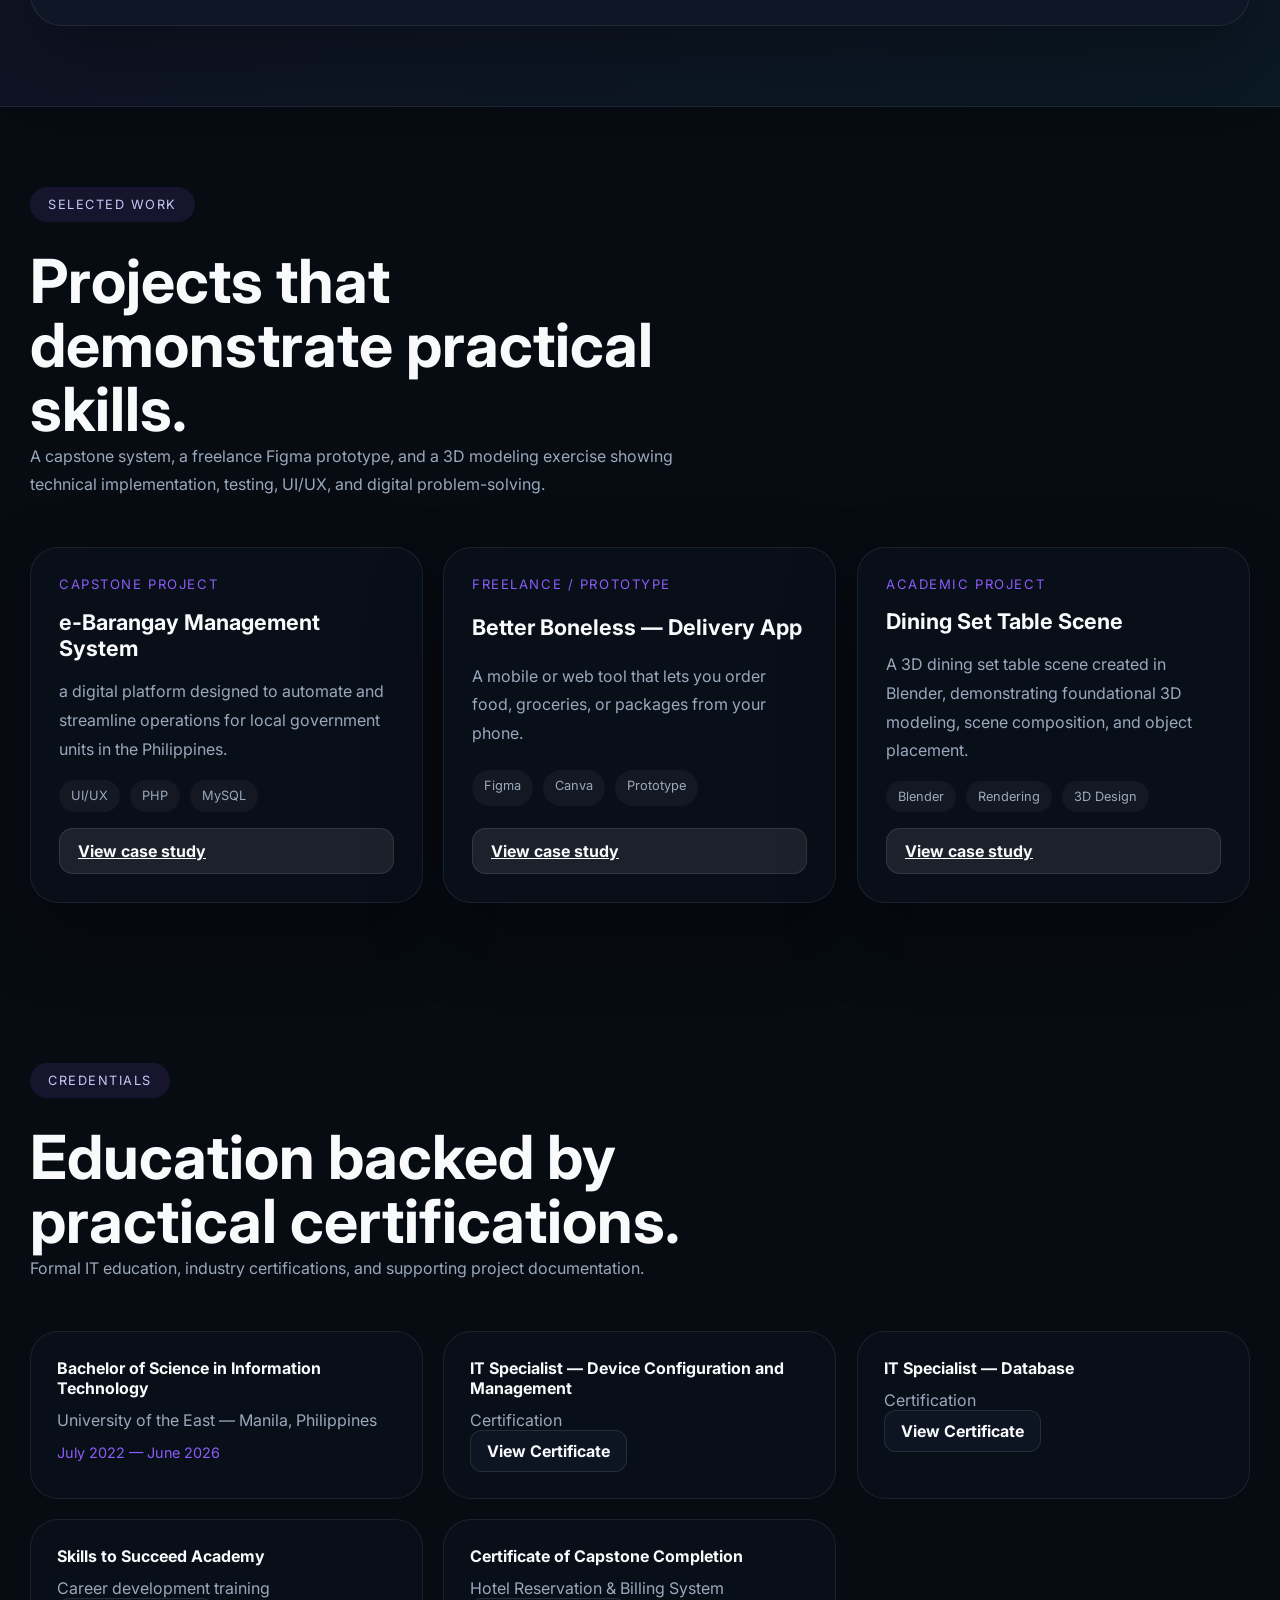
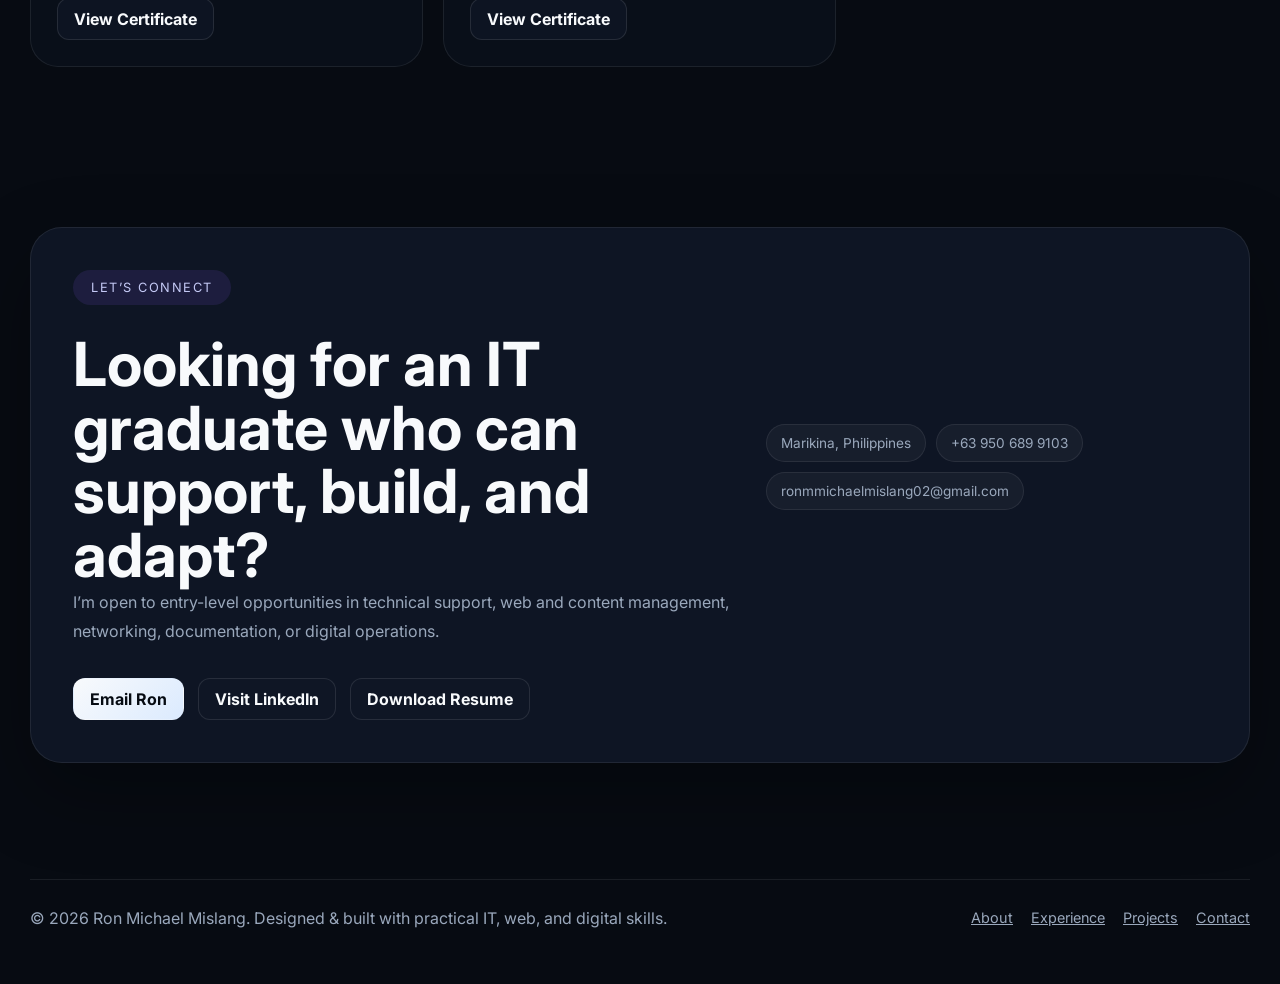
==== commit 793c179e: "Update index.html" ====
--- a/index.html
+++ b/index.html
@@ -199,6 +199,22 @@
       </div>
     </section>
 
+    <section id="graphics" class="section graphics-section">
+      <div class="container section-heading">
+        <div>
+          <span class="eyebrow">Design Portfolio</span>
+          <h2 class="section-title">Graphics & Infographics Design.</h2>
+          <p class="section-description">A collection of promotional materials, event designs, and infographics created during my internship at PASIA for conferences, summits, and corporate communications.</p>
+        </div>
+      </div>
+      <div class="container graphics-cta">
+        <div class="graphics-preview">
+          <p>Professional designs including event promotions, summit materials, training course flyers, and infographics.</p>
+        </div>
+        <a class="button button-primary" href="graphics-portfolio.html">View My Graphics & Infographics</a>
+      </div>
+    </section>
+
     <section id="projects" class="section projects-section">
       <div class="container section-heading">
         <div>
@@ -269,21 +285,7 @@
       </div>
     </section>
 
-    <section id="graphics" class="section graphics-section">
-      <div class="container section-heading">
-        <div>
-          <span class="eyebrow">Design Portfolio</span>
-          <h2 class="section-title">Graphics & Infographics Design.</h2>
-          <p class="section-description">A collection of promotional materials, event designs, and infographics created during my internship at PASIA for conferences, summits, and corporate communications.</p>
-        </div>
-      </div>
-      <div class="container graphics-cta">
-        <div class="graphics-preview">
-          <p>Professional designs including event promotions, summit materials, training course flyers, and infographics.</p>
-        </div>
-        <a class="button button-primary" href="graphics-portfolio.html">View My Graphics & Infographics</a>
-      </div>
-    </section>
+    
 
     <section id="contact" class="section contact-cta">
       <div class="container contact-cta-inner">
--- a/styles.css
+++ b/styles.css
@@ -789,6 +789,44 @@
   font-size: 0.9rem;
 }
 
+/* Graphics Section Styles */
+.graphics-section {
+  background: linear-gradient(135deg, rgba(139, 92, 246, 0.08), rgba(56, 189, 248, 0.08));
+  border-top: 1px solid rgba(255, 255, 255, 0.08);
+  border-bottom: 1px solid rgba(255, 255, 255, 0.08);
+}
+
+.graphics-cta {
+  display: flex;
+  flex-direction: column;
+  gap: 28px;
+  align-items: center;
+  text-align: center;
+  padding: 42px;
+  border-radius: 32px;
+  background: rgba(16, 23, 39, 0.92);
+  border: 1px solid rgba(255, 255, 255, 0.08);
+  box-shadow: var(--shadow);
+}
+
+.graphics-preview {
+  font-size: 1.1rem;
+  color: var(--muted);
+  max-width: 500px;
+}
+
+.graphics-cta .button-primary {
+  background: linear-gradient(135deg, #38bdf8, #8b5cf6);
+  color: white;
+  font-size: 1rem;
+  padding: 14px 32px;
+  font-weight: 700;
+}
+
+.graphics-cta .button-primary:hover {
+  background: linear-gradient(135deg, #0ea5e9, #7c3aed);
+}
+
 @media (max-width: 1040px) {
   .hero-grid,
   .about-layout,
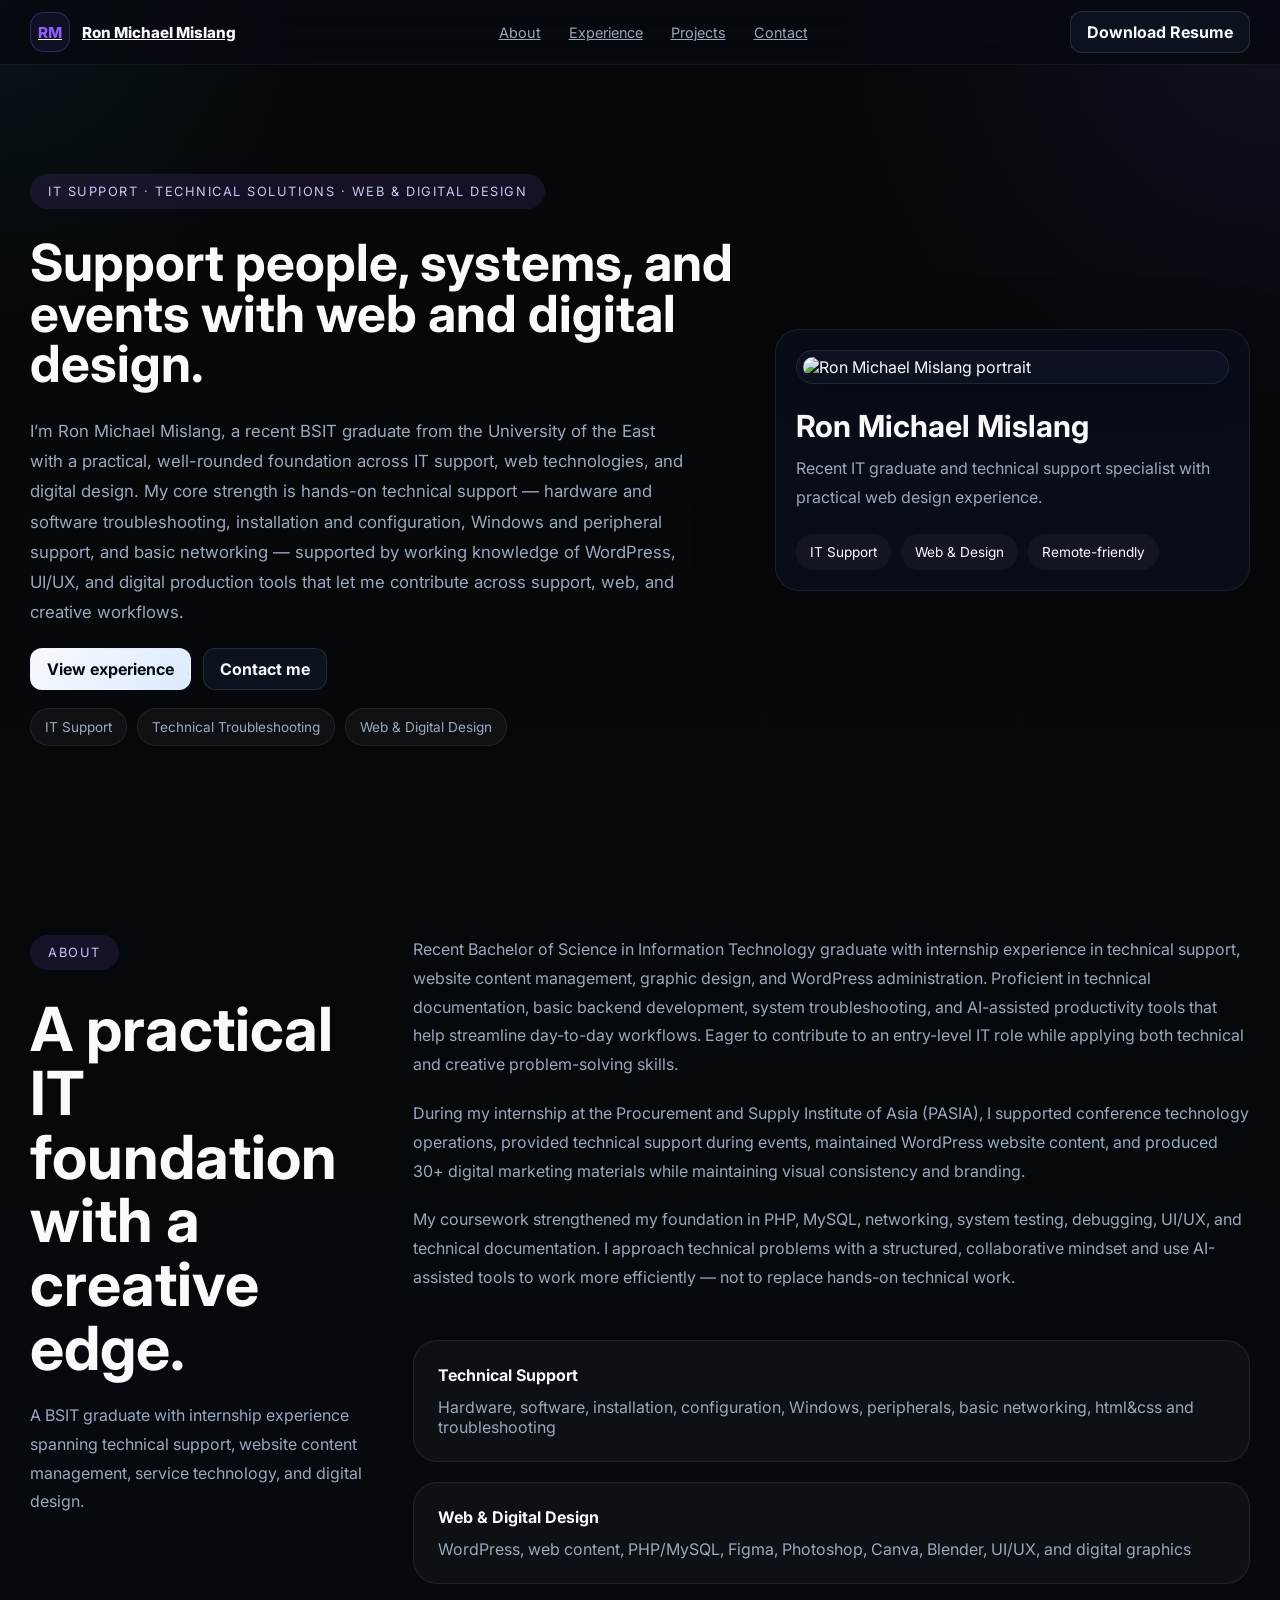
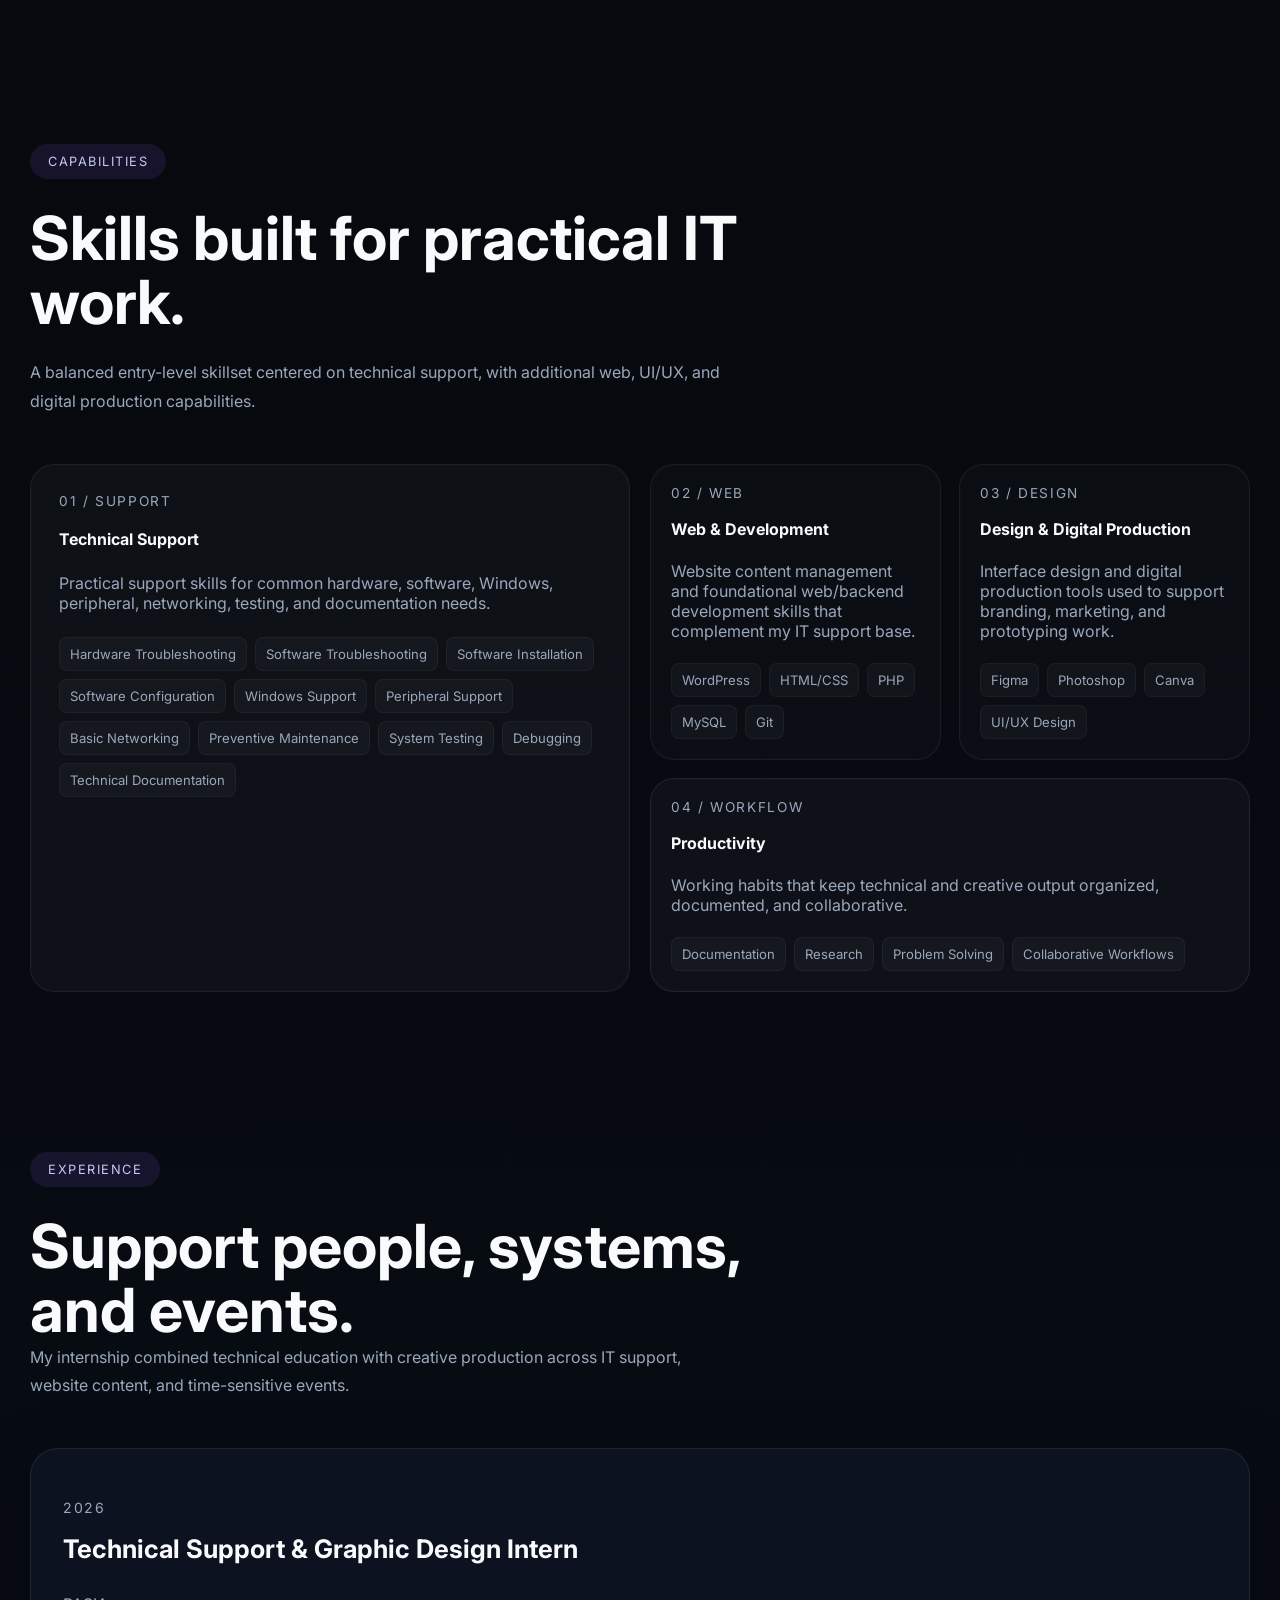
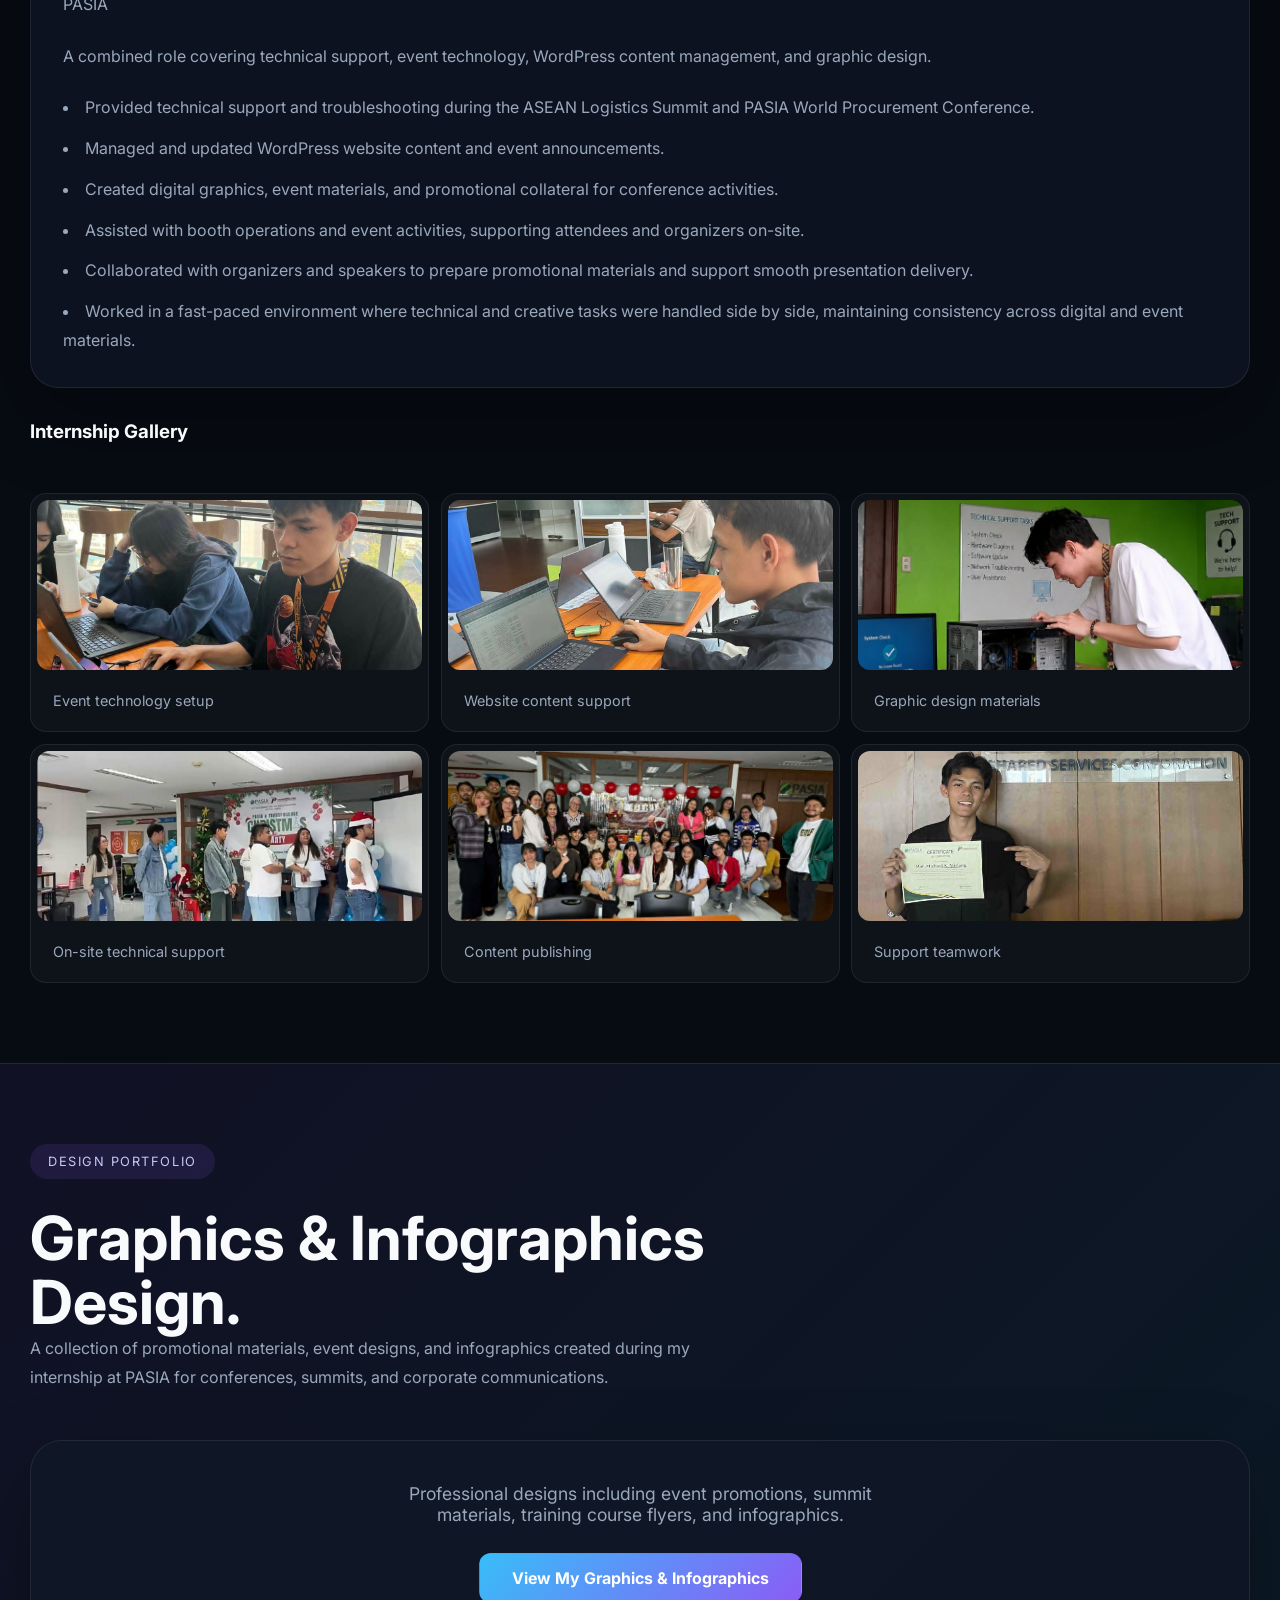
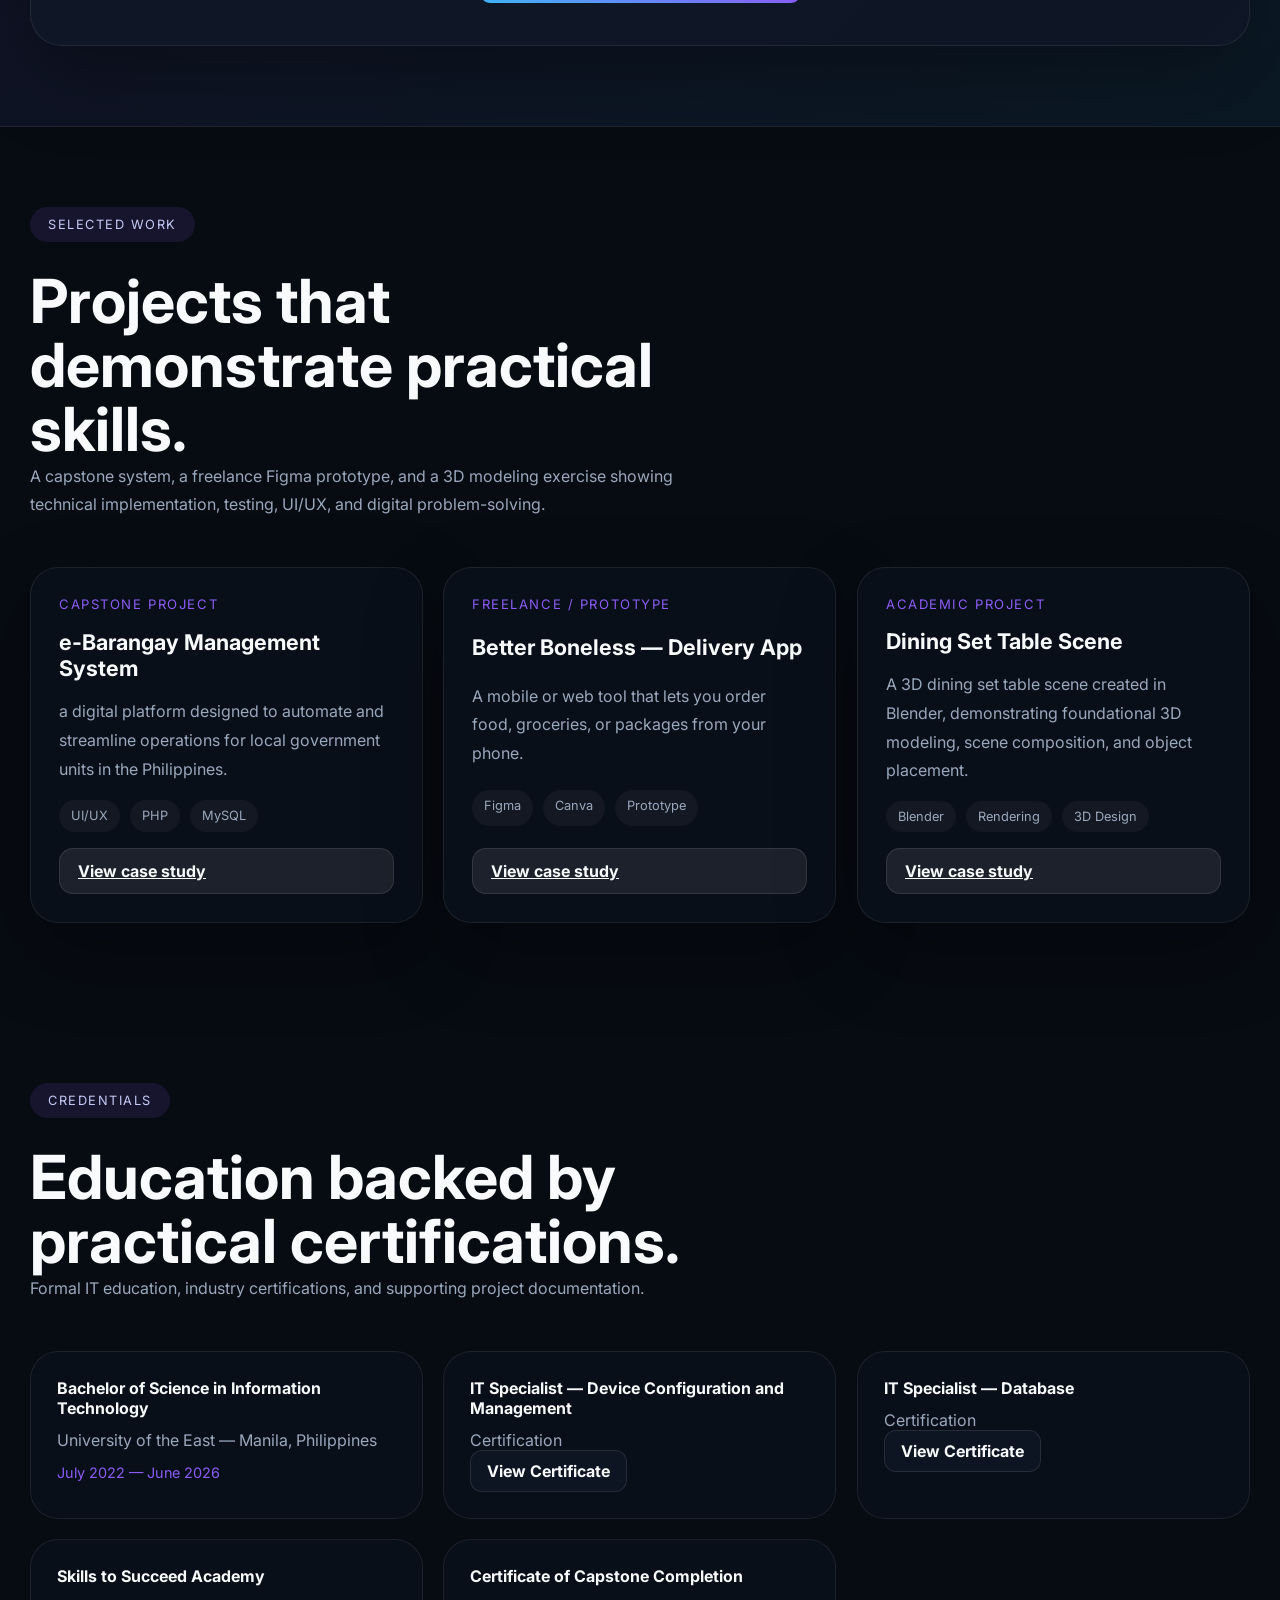
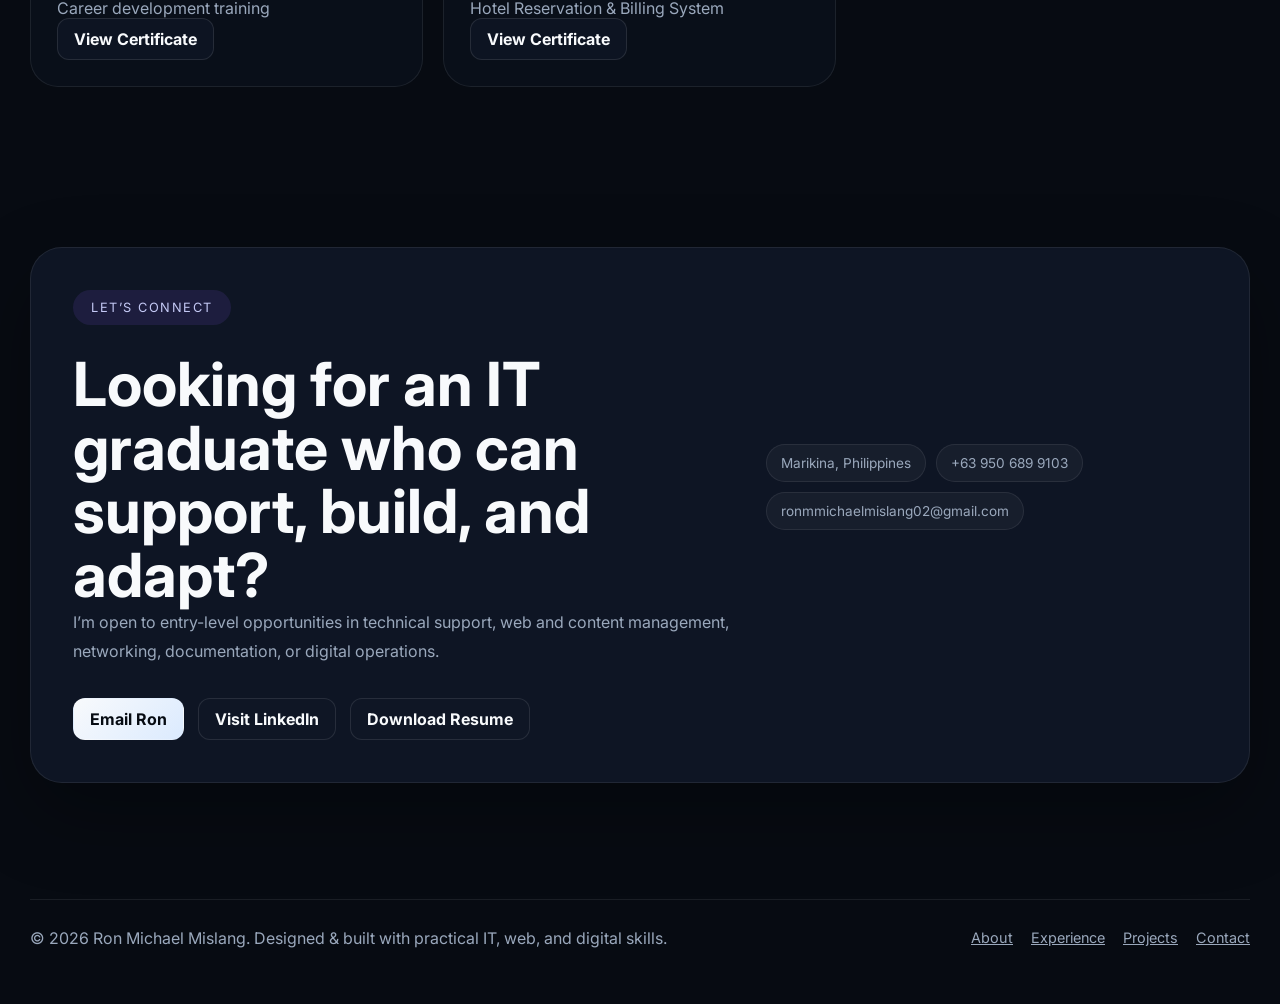
==== commit 9cd36291: "Add complete portfolio structure in index.html This commit updates the index.html file to include th" ====
--- a/index.html
+++ b/index.html
@@ -88,6 +88,7 @@
               <strong>Technical Support</strong>
               <p>Hardware, software, installation, configuration, Windows, peripherals, basic networking, html&css and troubleshooting</p>
             </div>
+            <br>
             <div class="highlight-card">
               <strong>Web & Digital Design</strong>
               <p>WordPress, web content, PHP/MySQL, Figma, Photoshop, Canva, Blender, UI/UX, and digital graphics</p>
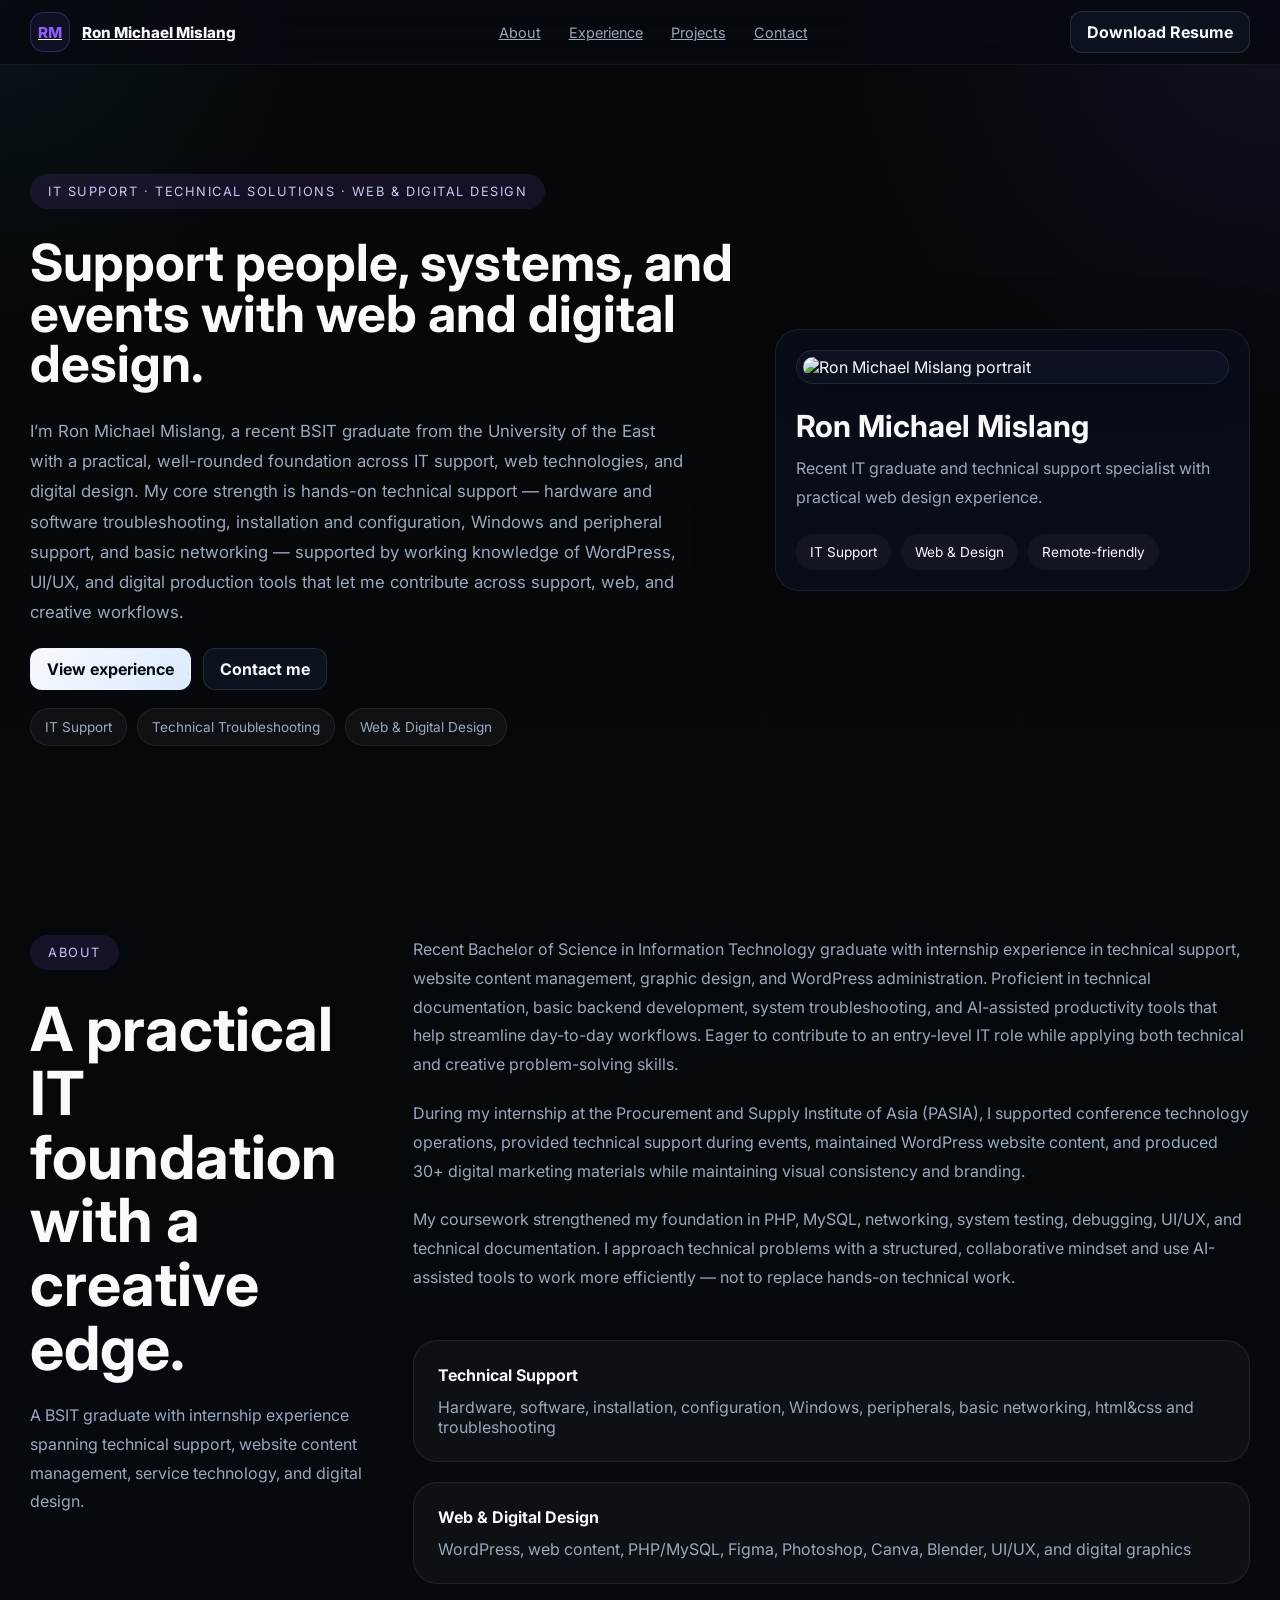
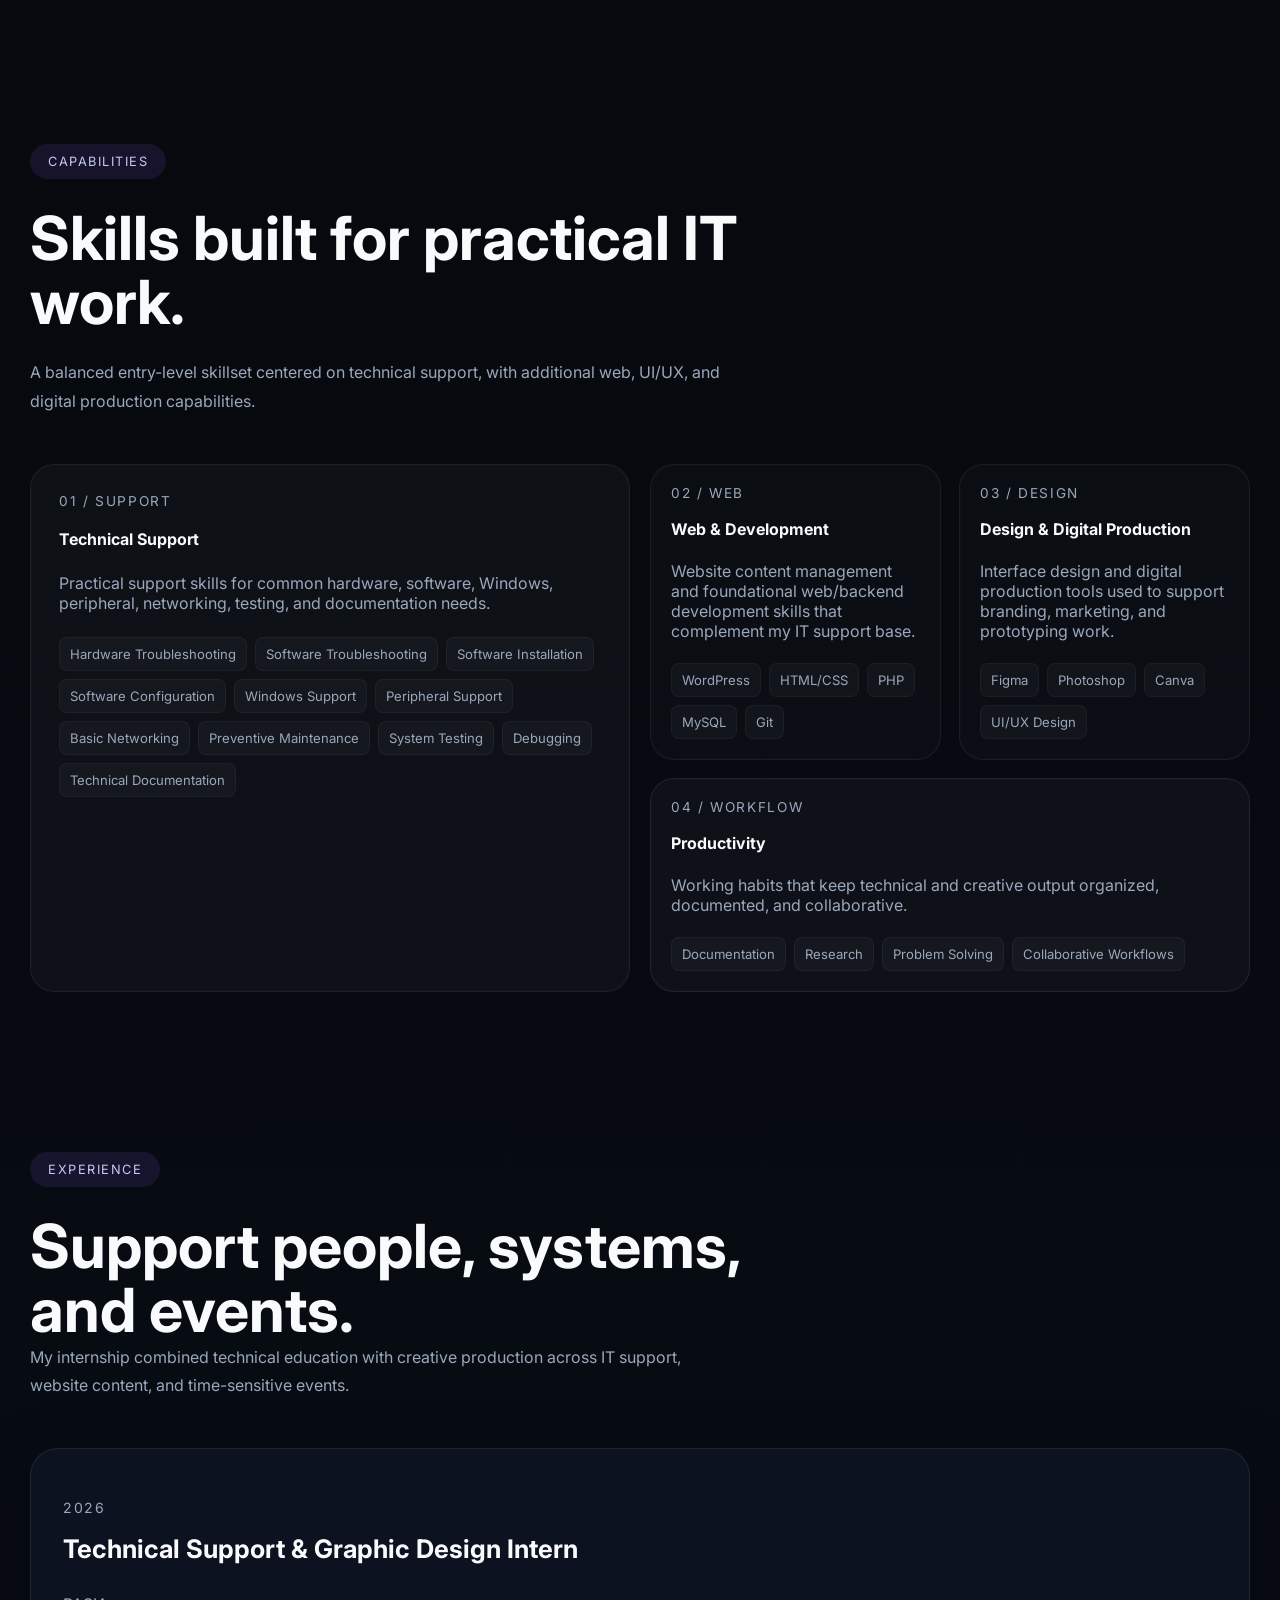
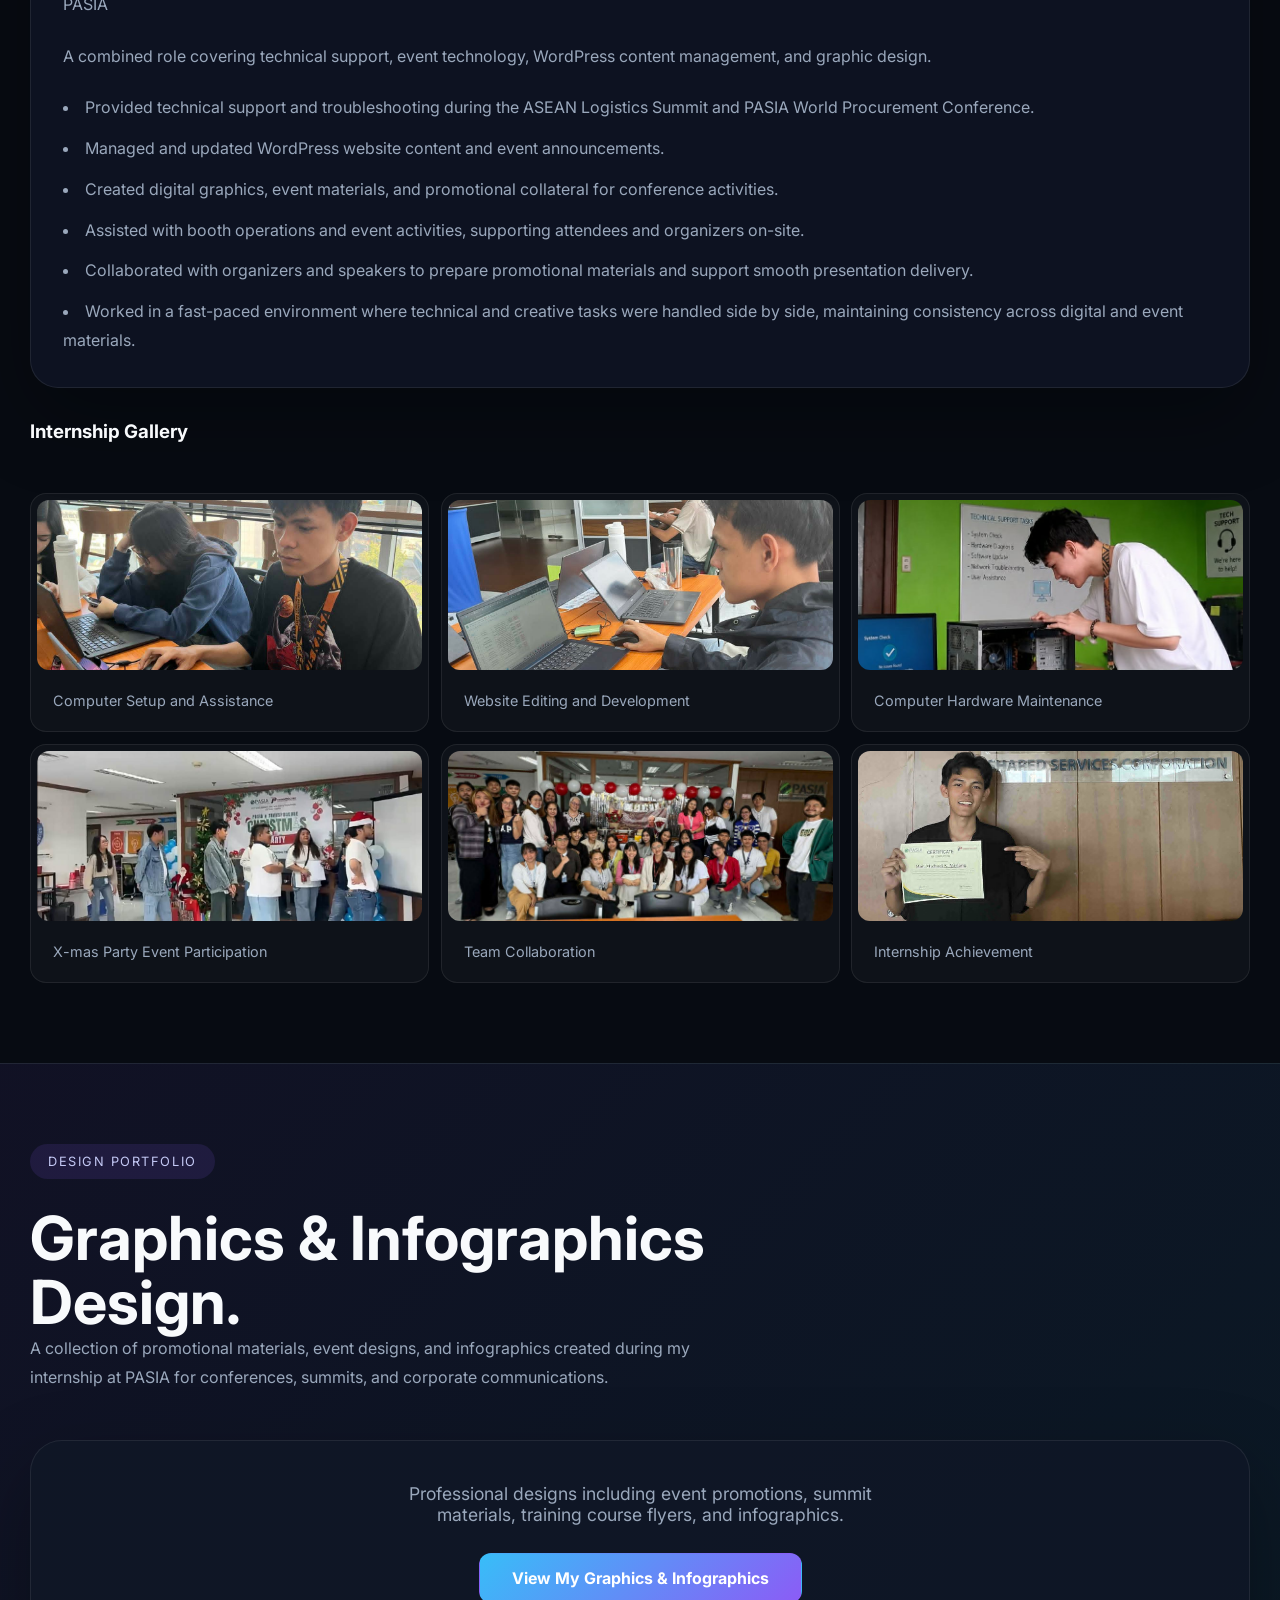
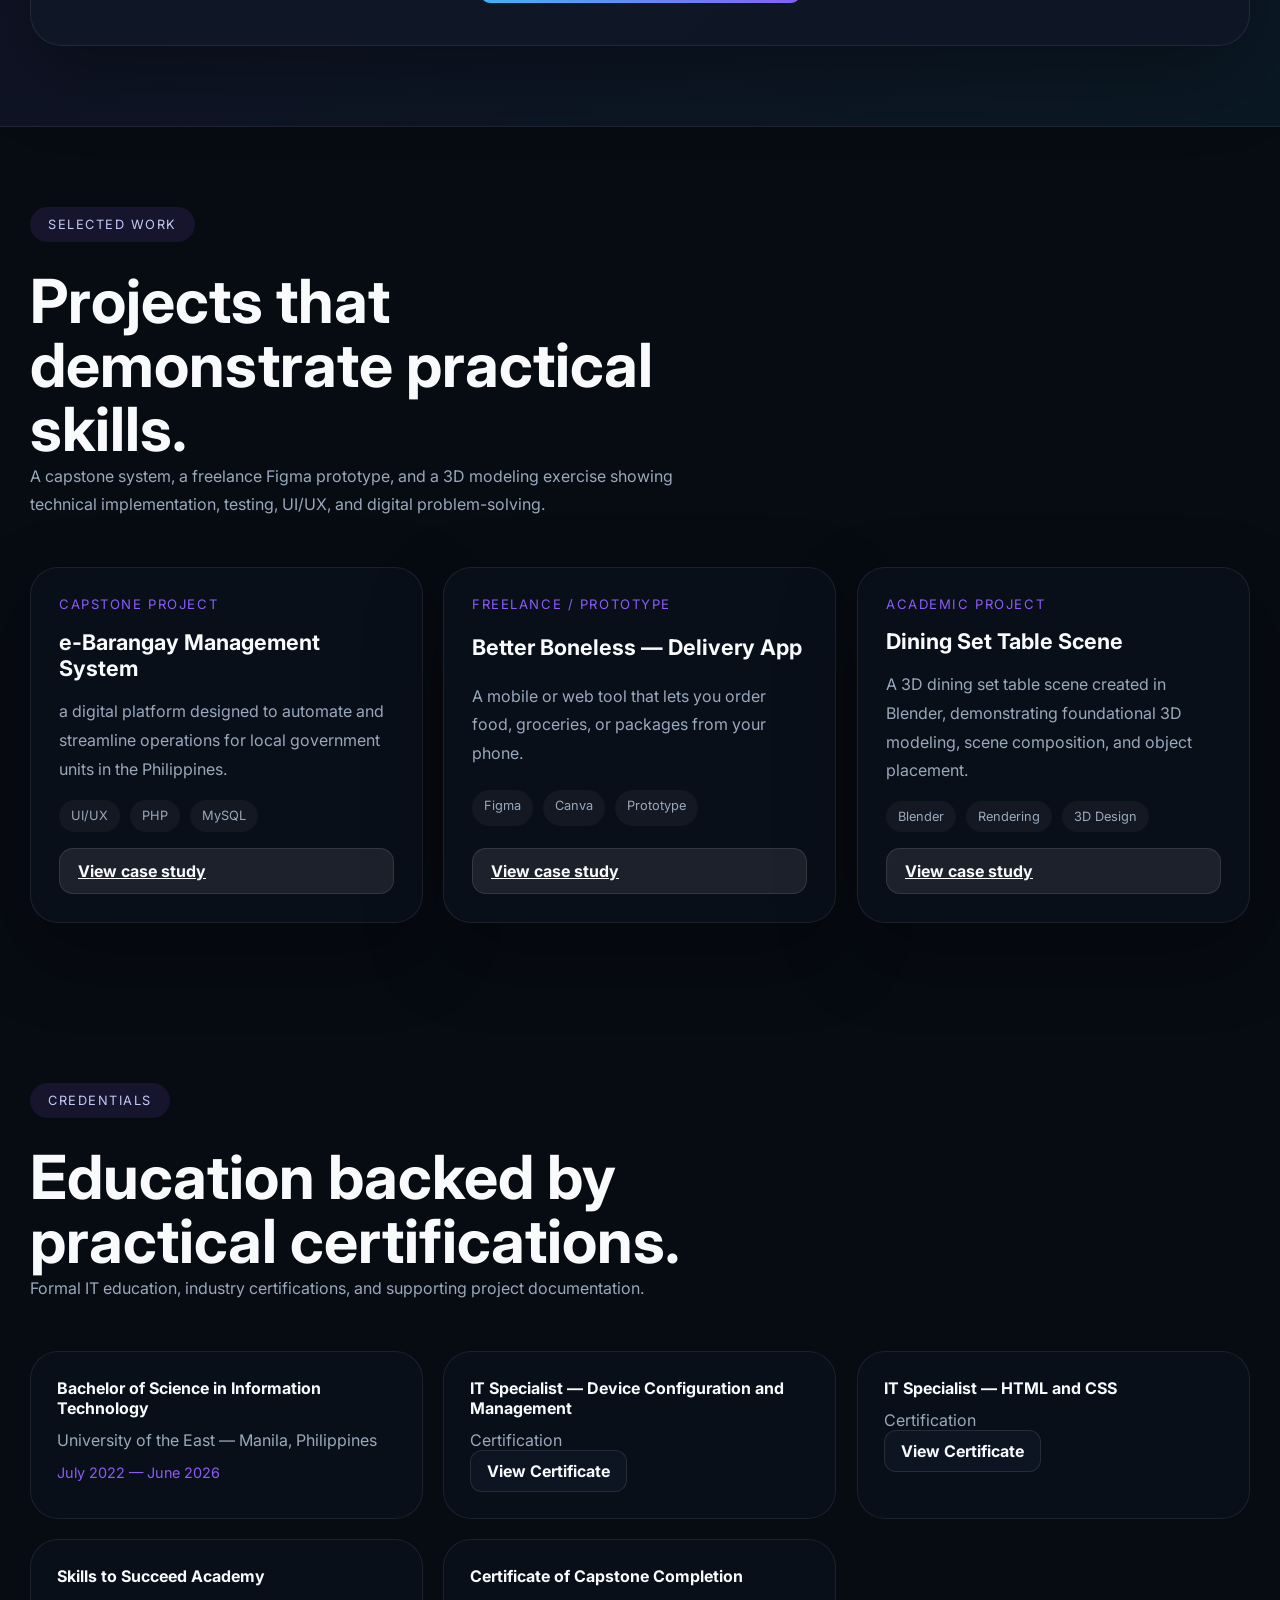
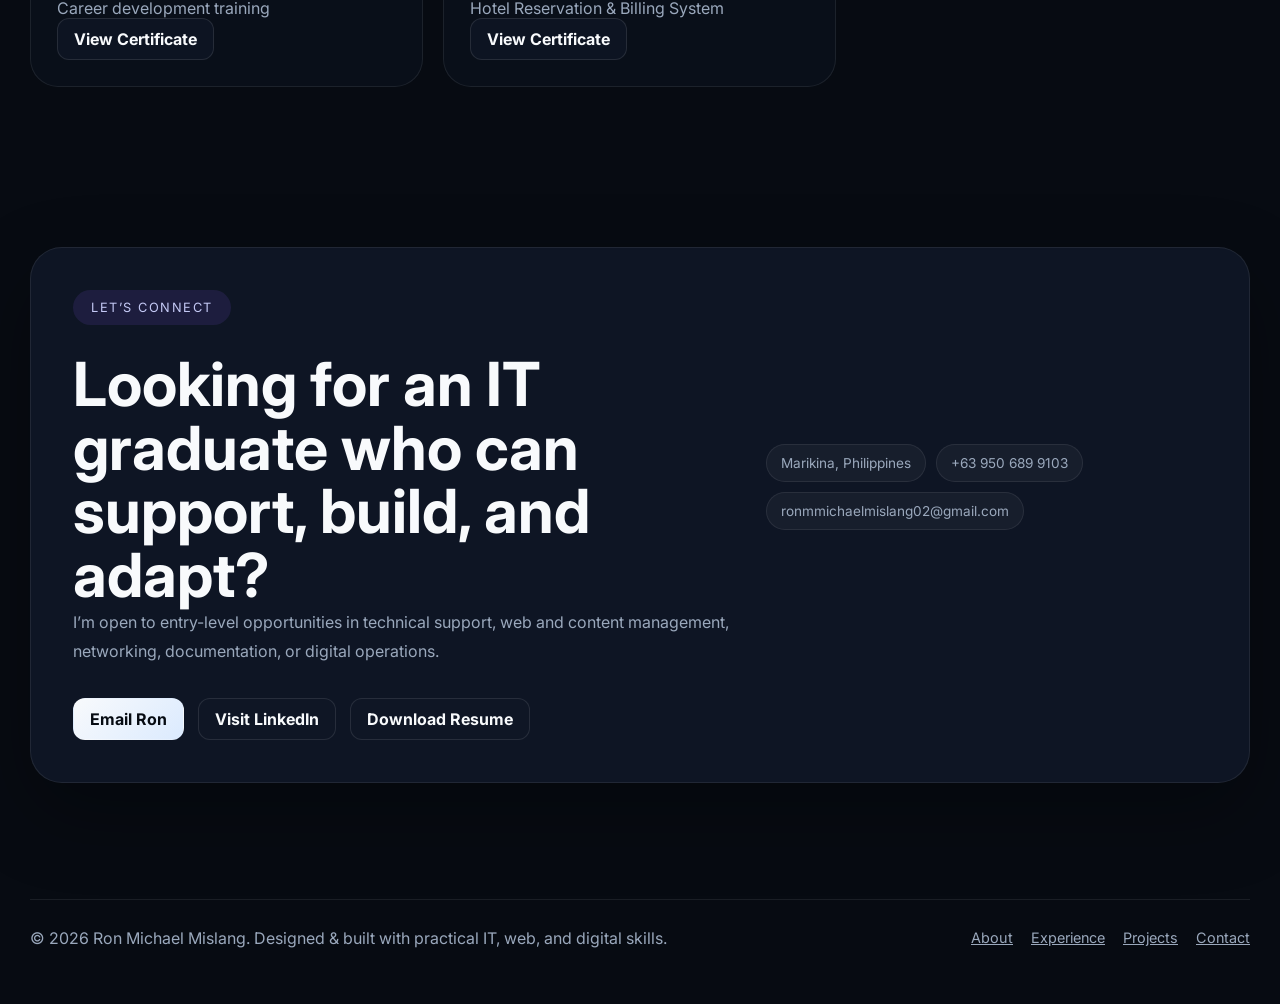
==== commit 2b625d43: "Update index.html" ====
--- a/index.html
+++ b/index.html
@@ -190,12 +190,12 @@
         <h3>Internship Gallery</h3>
 
         <div class="internship-gallery">
-          <figure><img src="coding.jpg" alt="Gallery image 1" /><figcaption>Event technology setup</figcaption></figure>
-          <figure><img src="coding2.jpg" alt="Gallery image 2" /><figcaption>Website content support</figcaption></figure>
-          <figure><img src="device.jpg" alt="Gallery image 3" /><figcaption>Graphic design materials</figcaption></figure>
-          <figure><img src="event.jpg" alt="Gallery image 4" /><figcaption>On-site technical support</figcaption></figure>
-          <figure><img src="event2.jpg" alt="Gallery image 5" /><figcaption>Content publishing</figcaption></figure>
-          <figure><img src="finish.jpg" alt="Gallery image 6" /><figcaption>Support teamwork</figcaption></figure>
+          <figure><img src="coding.jpg" alt="Gallery image 1" /><figcaption>Computer Setup and Assistance</figcaption></figure>
+          <figure><img src="coding2.jpg" alt="Gallery image 2" /><figcaption>Website Editing and Development</figcaption></figure>
+          <figure><img src="device.jpg" alt="Gallery image 3" /><figcaption>Computer Hardware Maintenance</figcaption></figure>
+          <figure><img src="event.jpg" alt="Gallery image 4" /><figcaption>X-mas Party Event Participation</figcaption></figure>
+          <figure><img src="event2.jpg" alt="Gallery image 5" /><figcaption>Team Collaboration</figcaption></figure>
+          <figure><img src="finish.jpg" alt="Gallery image 6" /><figcaption>Internship Achievement</figcaption></figure>
         </div>
       </div>
     </section>
@@ -269,7 +269,7 @@
           <a class="button button-secondary" href="Device Configuration and Management.png" target="_blank">View Certificate</a>
         </article>
         <article class="cert-card">
-          <strong>IT Specialist — Database</strong>
+          <strong>IT Specialist — HTML and CSS</strong>
           <p>Certification</p>
           <a class="button button-secondary" href="certificateHtmlCss.png" target="_blank">View Certificate</a>
         </article>
